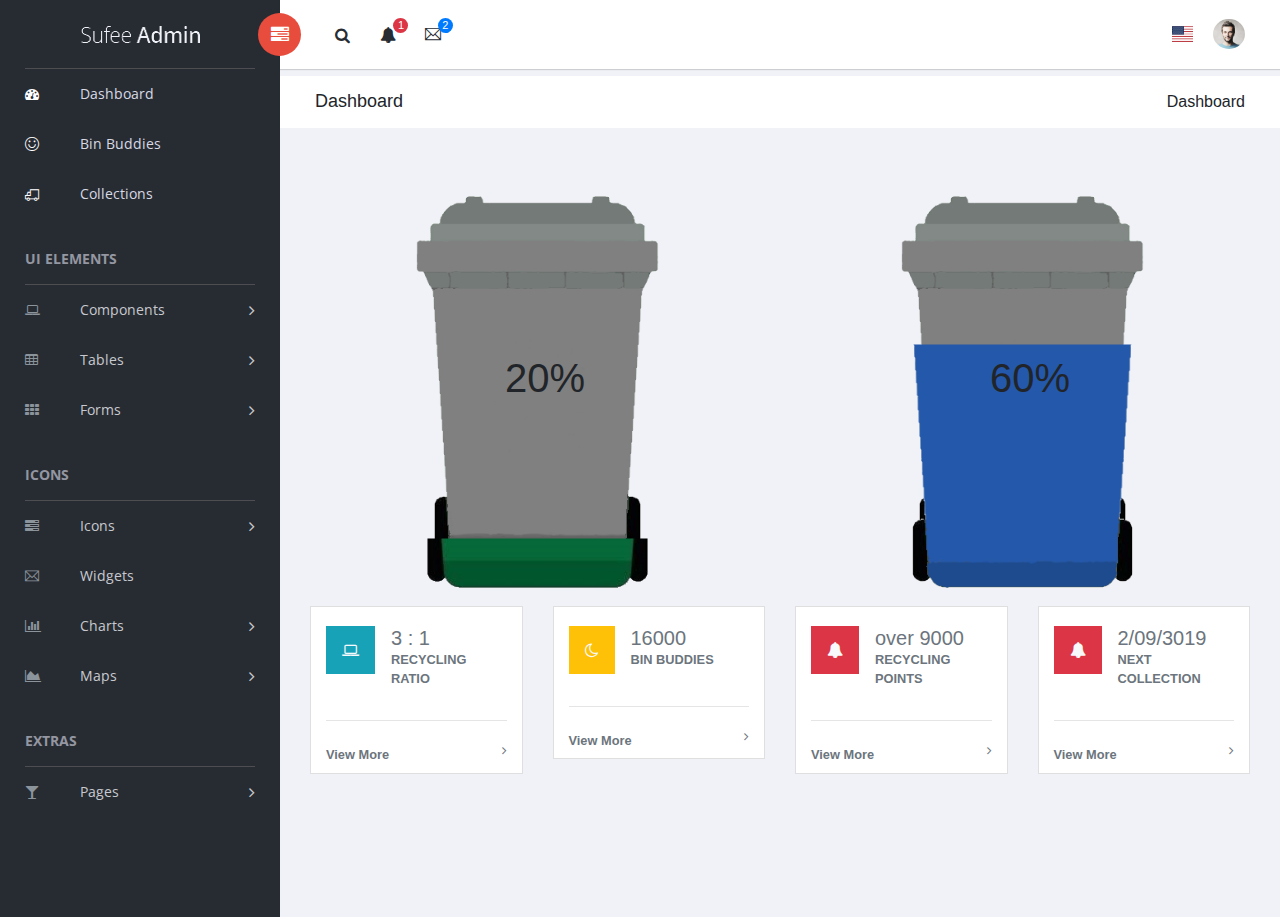
==== sufee-admin-dashboard-master/binbuddies.html @ 99d9d46d "fixed bins/homepage and added new pages" ====
<!doctype html>
<!--[if lt IE 7]>      <html class="no-js lt-ie9 lt-ie8 lt-ie7" lang=""> <![endif]-->
<!--[if IE 7]>         <html class="no-js lt-ie9 lt-ie8" lang=""> <![endif]-->
<!--[if IE 8]>         <html class="no-js lt-ie9" lang=""> <![endif]-->
<!--[if gt IE 8]><!-->
<html class="no-js" lang="en">
<!--<![endif]-->

<head>
    <meta charset="utf-8">
    <meta http-equiv="X-UA-Compatible" content="IE=edge">
    <title>Sufee Admin - HTML5 Admin Template</title>
    <meta name="description" content="Sufee Admin - HTML5 Admin Template">
    <meta name="viewport" content="width=device-width, initial-scale=1">

    <link rel="apple-touch-icon" href="apple-icon.png">
    <link rel="shortcut icon" href="favicon.ico">

    <link rel="stylesheet" href="vendors/bootstrap/dist/css/bootstrap.min.css">
    <link rel="stylesheet" href="vendors/font-awesome/css/font-awesome.min.css">
    <link rel="stylesheet" href="vendors/themify-icons/css/themify-icons.css">
    <link rel="stylesheet" href="vendors/flag-icon-css/css/flag-icon.min.css">
    <link rel="stylesheet" href="vendors/selectFX/css/cs-skin-elastic.css">
    <link rel="stylesheet" href="vendors/jqvmap/dist/jqvmap.min.css">


    <link rel="stylesheet" href="assets/css/style.css">

    <link rel="stylesheet" href="assets/css/mybin.css">

    <link href='https://fonts.googleapis.com/css?family=Open+Sans:400,600,700,800' rel='stylesheet' type='text/css'>

</head>

<body>


    <!-- Left Panel -->

    <aside id="left-panel" class="left-panel">
        <nav class="navbar navbar-expand-sm navbar-default">

            <div class="navbar-header">
                <button class="navbar-toggler" type="button" data-toggle="collapse" data-target="#main-menu" aria-controls="main-menu" aria-expanded="false" aria-label="Toggle navigation">
                    <i class="fa fa-bars"></i>
                </button>
                <a class="navbar-brand" href="./"><img src="images/logo.png" alt="Logo"></a>
                <a class="navbar-brand hidden" href="./"><img src="images/logo2.png" alt="Logo"></a>
            </div>

            <div id="main-menu" class="main-menu collapse navbar-collapse">
                <ul class="nav navbar-nav">
                    <li class="active">
                        <a href="index.html"> <i class="menu-icon fa fa-dashboard"></i>Dashboard </a>
                        <a href="binbuddies.html"> <i class="menu-icon ti-face-smile"></i>Bin Buddies </a>
                        <a href="collections.html"> <i class="menu-icon ti-truck"></i>Collections </a>

                    </li>
                    <h3 class="menu-title">UI elements</h3><!-- /.menu-title -->
                    <li class="menu-item-has-children dropdown">
                        <a href="#" class="dropdown-toggle" data-toggle="dropdown" aria-haspopup="true" aria-expanded="false"> <i class="menu-icon fa fa-laptop"></i>Components</a>
                        <ul class="sub-menu children dropdown-menu">
                            <li><i class="fa fa-puzzle-piece"></i><a href="ui-buttons.html">Buttons</a></li>
                            <li><i class="fa fa-id-badge"></i><a href="ui-badges.html">Badges</a></li>
                            <li><i class="fa fa-bars"></i><a href="ui-tabs.html">Tabs</a></li>
                            <li><i class="fa fa-share-square-o"></i><a href="ui-social-buttons.html">Social Buttons</a></li>
                            <li><i class="fa fa-id-card-o"></i><a href="ui-cards.html">Cards</a></li>
                            <li><i class="fa fa-exclamation-triangle"></i><a href="ui-alerts.html">Alerts</a></li>
                            <li><i class="fa fa-spinner"></i><a href="ui-progressbar.html">Progress Bars</a></li>
                            <li><i class="fa fa-fire"></i><a href="ui-modals.html">Modals</a></li>
                            <li><i class="fa fa-book"></i><a href="ui-switches.html">Switches</a></li>
                            <li><i class="fa fa-th"></i><a href="ui-grids.html">Grids</a></li>
                            <li><i class="fa fa-file-word-o"></i><a href="ui-typgraphy.html">Typography</a></li>
                        </ul>
                    </li>
                    <li class="menu-item-has-children dropdown">
                        <a href="#" class="dropdown-toggle" data-toggle="dropdown" aria-haspopup="true" aria-expanded="false"> <i class="menu-icon fa fa-table"></i>Tables</a>
                        <ul class="sub-menu children dropdown-menu">
                            <li><i class="fa fa-table"></i><a href="tables-basic.html">Basic Table</a></li>
                            <li><i class="fa fa-table"></i><a href="tables-data.html">Data Table</a></li>
                        </ul>
                    </li>
                    <li class="menu-item-has-children dropdown">
                        <a href="#" class="dropdown-toggle" data-toggle="dropdown" aria-haspopup="true" aria-expanded="false"> <i class="menu-icon fa fa-th"></i>Forms</a>
                        <ul class="sub-menu children dropdown-menu">
                            <li><i class="menu-icon fa fa-th"></i><a href="forms-basic.html">Basic Form</a></li>
                            <li><i class="menu-icon fa fa-th"></i><a href="forms-advanced.html">Advanced Form</a></li>
                        </ul>
                    </li>

                    <h3 class="menu-title">Icons</h3><!-- /.menu-title -->

                    <li class="menu-item-has-children dropdown">
                        <a href="#" class="dropdown-toggle" data-toggle="dropdown" aria-haspopup="true" aria-expanded="false"> <i class="menu-icon fa fa-tasks"></i>Icons</a>
                        <ul class="sub-menu children dropdown-menu">
                            <li><i class="menu-icon fa fa-fort-awesome"></i><a href="font-fontawesome.html">Font Awesome</a></li>
                            <li><i class="menu-icon ti-themify-logo"></i><a href="font-themify.html">Themefy Icons</a></li>
                        </ul>
                    </li>
                    <li>
                        <a href="widgets.html"> <i class="menu-icon ti-email"></i>Widgets </a>
                    </li>
                    <li class="menu-item-has-children dropdown">
                        <a href="#" class="dropdown-toggle" data-toggle="dropdown" aria-haspopup="true" aria-expanded="false"> <i class="menu-icon fa fa-bar-chart"></i>Charts</a>
                        <ul class="sub-menu children dropdown-menu">
                            <li><i class="menu-icon fa fa-line-chart"></i><a href="charts-chartjs.html">Chart JS</a></li>
                            <li><i class="menu-icon fa fa-area-chart"></i><a href="charts-flot.html">Flot Chart</a></li>
                            <li><i class="menu-icon fa fa-pie-chart"></i><a href="charts-peity.html">Peity Chart</a></li>
                        </ul>
                    </li>

                    <li class="menu-item-has-children dropdown">
                        <a href="#" class="dropdown-toggle" data-toggle="dropdown" aria-haspopup="true" aria-expanded="false"> <i class="menu-icon fa fa-area-chart"></i>Maps</a>
                        <ul class="sub-menu children dropdown-menu">
                            <li><i class="menu-icon fa fa-map-o"></i><a href="maps-gmap.html">Google Maps</a></li>
                            <li><i class="menu-icon fa fa-street-view"></i><a href="maps-vector.html">Vector Maps</a></li>
                        </ul>
                    </li>
                    <h3 class="menu-title">Extras</h3><!-- /.menu-title -->
                    <li class="menu-item-has-children dropdown">
                        <a href="#" class="dropdown-toggle" data-toggle="dropdown" aria-haspopup="true" aria-expanded="false"> <i class="menu-icon fa fa-glass"></i>Pages</a>
                        <ul class="sub-menu children dropdown-menu">
                            <li><i class="menu-icon fa fa-sign-in"></i><a href="page-login.html">Login</a></li>
                            <li><i class="menu-icon fa fa-sign-in"></i><a href="page-register.html">Register</a></li>
                            <li><i class="menu-icon fa fa-paper-plane"></i><a href="pages-forget.html">Forget Pass</a></li>
                        </ul>
                    </li>
                </ul>
            </div><!-- /.navbar-collapse -->
        </nav>
    </aside><!-- /#left-panel -->

    <!-- Left Panel -->

    <!-- Right Panel -->

    <div id="right-panel" class="right-panel">

        <!-- Header-->
        <header id="header" class="header">

            <div class="header-menu">

                <div class="col-sm-7">
                    <a id="menuToggle" class="menutoggle pull-left"><i class="fa fa fa-tasks"></i></a>
                    <div class="header-left">
                        <button class="search-trigger"><i class="fa fa-search"></i></button>
                        <div class="form-inline">
                            <form class="search-form">
                                <input class="form-control mr-sm-2" type="text" placeholder="Search ..." aria-label="Search">
                                <button class="search-close" type="submit"><i class="fa fa-close"></i></button>
                            </form>
                        </div>

                        <div class="dropdown for-notification">
                            <button class="btn btn-secondary dropdown-toggle" type="button" id="notification" data-toggle="dropdown" aria-haspopup="true" aria-expanded="false">
                                <i class="fa fa-bell"></i>
                                <span class="count bg-danger">5</span>
                            </button>
                            <div class="dropdown-menu" aria-labelledby="notification">
                                <p class="red">You have 3 Notification</p>
                                <a class="dropdown-item media bg-flat-color-1" href="#">
                                <i class="fa fa-check"></i>
                                <p>Server #1 overloaded.</p>
                            </a>
                                <a class="dropdown-item media bg-flat-color-4" href="#">
                                <i class="fa fa-info"></i>
                                <p>Server #2 overloaded.</p>
                            </a>
                                <a class="dropdown-item media bg-flat-color-5" href="#">
                                <i class="fa fa-warning"></i>
                                <p>Server #3 overloaded.</p>
                            </a>
                            </div>
                        </div>

                        <div class="dropdown for-message">
                            <button class="btn btn-secondary dropdown-toggle" type="button"
                                id="message"
                                data-toggle="dropdown" aria-haspopup="true" aria-expanded="false">
                                <i class="ti-email"></i>
                                <span class="count bg-primary">9</span>
                            </button>
                            <div class="dropdown-menu" aria-labelledby="message">
                                <p class="red">You have 4 Mails</p>
                                <a class="dropdown-item media bg-flat-color-1" href="#">
                                <span class="photo media-left"><img alt="avatar" src="images/avatar/1.jpg"></span>
                                <span class="message media-body">
                                    <span class="name float-left">Jonathan Smith</span>
                                    <span class="time float-right">Just now</span>
                                        <p>Hello, this is an example msg</p>
                                </span>
                            </a>
                                <a class="dropdown-item media bg-flat-color-4" href="#">
                                <span class="photo media-left"><img alt="avatar" src="images/avatar/2.jpg"></span>
                                <span class="message media-body">
                                    <span class="name float-left">Jack Sanders</span>
                                    <span class="time float-right">5 minutes ago</span>
                                        <p>Lorem ipsum dolor sit amet, consectetur</p>
                                </span>
                            </a>
                                <a class="dropdown-item media bg-flat-color-5" href="#">
                                <span class="photo media-left"><img alt="avatar" src="images/avatar/3.jpg"></span>
                                <span class="message media-body">
                                    <span class="name float-left">Cheryl Wheeler</span>
                                    <span class="time float-right">10 minutes ago</span>
                                        <p>Hello, this is an example msg</p>
                                </span>
                            </a>
                                <a class="dropdown-item media bg-flat-color-3" href="#">
                                <span class="photo media-left"><img alt="avatar" src="images/avatar/4.jpg"></span>
                                <span class="message media-body">
                                    <span class="name float-left">Rachel Santos</span>
                                    <span class="time float-right">15 minutes ago</span>
                                        <p>Lorem ipsum dolor sit amet, consectetur</p>
                                </span>
                            </a>
                            </div>
                        </div>
                    </div>
                </div>

                <div class="col-sm-5">
                    <div class="user-area dropdown float-right">
                        <a href="#" class="dropdown-toggle" data-toggle="dropdown" aria-haspopup="true" aria-expanded="false">
                            <img class="user-avatar rounded-circle" src="images/admin.jpg" alt="User Avatar">
                        </a>

                        <div class="user-menu dropdown-menu">
                            <a class="nav-link" href="#"><i class="fa fa-user"></i> My Profile</a>

                            <a class="nav-link" href="#"><i class="fa fa-user"></i> Notifications <span class="count">13</span></a>

                            <a class="nav-link" href="#"><i class="fa fa-cog"></i> Settings</a>

                            <a class="nav-link" href="#"><i class="fa fa-power-off"></i> Logout</a>
                        </div>
                    </div>

                    <div class="language-select dropdown" id="language-select">
                        <a class="dropdown-toggle" href="#" data-toggle="dropdown"  id="language" aria-haspopup="true" aria-expanded="true">
                            <i class="flag-icon flag-icon-us"></i>
                        </a>
                        <div class="dropdown-menu" aria-labelledby="language">
                            <div class="dropdown-item">
                                <span class="flag-icon flag-icon-fr"></span>
                            </div>
                            <div class="dropdown-item">
                                <i class="flag-icon flag-icon-es"></i>
                            </div>
                            <div class="dropdown-item">
                                <i class="flag-icon flag-icon-us"></i>
                            </div>
                            <div class="dropdown-item">
                                <i class="flag-icon flag-icon-it"></i>
                            </div>
                        </div>
                    </div>

                </div>
            </div>

        </header><!-- /header -->
        <!-- Header-->

        <div class="breadcrumbs">
            <div class="col-sm-4">
                <div class="page-header float-left">
                    <div class="page-title">
                        <h1>Dashboard</h1>
                    </div>
                </div>
            </div>
            <div class="col-sm-8">
                <div class="page-header float-right">
                    <div class="page-title">
                        <ol class="breadcrumb text-right">
                            <li class="active">Dashboard</li>
                        </ol>
                    </div>
                </div>
            </div>
        </div>

        <div class="content mt-3">

            <div class="col-xl-6 bin-wrapper">
                <div class="bin-elements">
                    <img class="bin-image" src="assets/mb-assets/bin-transparent.png"/>
                    <div class="overlay-parent" id="image-overlay1">
                        <img class="bin-image-overlay" src="assets/mb-assets/bin-green.png"/>
                    </div>
                        <h1 class="bin-elements bin-text" id="bin-text1"></h1>
                    </div>

                <!-- /# card -->
            </div>
            <div class="col-xl-6 bin-wrapper">
                <div class="bin-elements">
                    <img class="bin-image" src="assets/mb-assets/bin-transparent.png"/>
                    <div class="overlay-parent" id="image-overlay2">
                        <img class="bin-image-overlay" src="assets/mb-assets/bin-blue.png"/>
                    </div>
                    <h1 class="bin-elements bin-text" id="bin-text2"></h1>
                </div>
            </div>
                <!--/.col-->
            <div class="col-6 col-lg-3">
                <div class="card">
                    <div class="card-body">
                        <div class="clearfix">
                            <i class="fa fa-laptop bg-info p-3 font-2xl mr-3 float-left text-light"></i>
                            <div class="h5 text-secondary mb-0 mt-1">3 : 1</div>
                            <div class="text-muted text-uppercase font-weight-bold font-xs small">Recycling Ratio</div>
                        </div>
                        <div class="b-b-1 pt-3"></div>
                        <hr>
                        <div class="more-info pt-2" style="margin-bottom:-10px;">
                            <a class="font-weight-bold font-xs btn-block text-muted small" href="#">View More <i class="fa fa-angle-right float-right font-lg"></i></a>
                        </div>
                    </div>
                </div>
            </div>
            <!--/.col-->
            <div class="col-6 col-lg-3">
                <div class="card">
                    <div class="card-body">
                        <div class="clearfix">
                            <i class="fa fa-moon-o bg-warning p-3 font-2xl mr-3 float-left text-light"></i>
                            <div class="h5 text-secondary mb-0 mt-1">16000</div>
                            <div class="text-muted text-uppercase font-weight-bold font-xs small">Bin Buddies</div>
                        </div>
                        <div class="b-b-1 pt-3"></div>
                        <hr>
                        <div class="more-info pt-2" style="margin-bottom:-10px;">
                            <a class="font-weight-bold font-xs btn-block text-muted small" href="#">View More <i class="fa fa-angle-right float-right font-lg"></i></a>
                        </div>
                    </div>
                </div>
            </div>
            <!--/.col-->
            <div class="col-6 col-lg-3">
                <div class="card">
                    <div class="card-body">
                        <div class="clearfix">
                            <i class="fa fa-bell bg-danger p-3 font-2xl mr-3 float-left text-light"></i>
                            <div class="h5 text-secondary mb-0 mt-1">over 9000</div>
                            <div class="text-muted text-uppercase font-weight-bold font-xs small">Recycling Points</div>
                        </div>
                        <div class="b-b-1 pt-3"></div>
                        <hr>
                        <div class="more-info pt-2" style="margin-bottom:-10px;">
                            <a class="font-weight-bold font-xs btn-block text-muted small" href="#">View More <i class="fa fa-angle-right float-right font-lg"></i></a>
                        </div>
                    </div>
                </div>
            </div>

            <div class="col-6 col-lg-3">
                <div class="card">
                    <div class="card-body">
                        <div class="clearfix">
                            <i class="fa fa-bell bg-danger p-3 font-2xl mr-3 float-left text-light"></i>
                            <div class="h5 text-secondary mb-0 mt-1">2/09/3019</div>
                            <div class="text-muted text-uppercase font-weight-bold font-xs small">Next Collection</div>
                        </div>
                        <div class="b-b-1 pt-3"></div>
                        <hr>
                        <div class="more-info pt-2" style="margin-bottom:-10px;">
                            <a class="font-weight-bold font-xs btn-block text-muted small" href="#">View More <i class="fa fa-angle-right float-right font-lg"></i></a>
                        </div>
                    </div>
                </div>
            </div>
    <!--/.col-->
        </div> <!-- .content -->
    </div><!-- /#right-panel -->

    <!-- Right Panel -->

    <script src="vendors/jquery/dist/jquery.min.js"></script>
    <script src="vendors/popper.js/dist/umd/popper.min.js"></script>
    <script src="vendors/bootstrap/dist/js/bootstrap.min.js"></script>
    <script src="assets/js/main.js"></script>


    <script src="vendors/chart.js/dist/Chart.bundle.min.js"></script>
    <script src="assets/js/dashboard.js"></script>
    <script src="assets/js/widgets.js"></script>
    <script src="vendors/jqvmap/dist/jquery.vmap.min.js"></script>
    <script src="vendors/jqvmap/examples/js/jquery.vmap.sampledata.js"></script>
    <script src="vendors/jqvmap/dist/maps/jquery.vmap.world.js"></script>
    <script src="assets/js/bin_init.js"></script>
    <script>
        (function($) {
            "use strict";

            jQuery('#vmap').vectorMap({
                map: 'world_en',
                backgroundColor: null,
                color: '#ffffff',
                hoverOpacity: 0.7,
                selectedColor: '#1de9b6',
                enableZoom: true,
                showTooltip: true,
                values: sample_data,
                scaleColors: ['#1de9b6', '#03a9f5'],
                normalizeFunction: 'polynomial'
            });
        })(jQuery);
    </script>

</body>

</html>
---- sufee-admin-dashboard-master/vendors/themify-icons/css/themify-icons.css ----
@font-face {
	font-family: 'themify';
	src:url('../fonts/themify.eot');
	src:url('../fonts/themify.eot?#iefix') format('embedded-opentype'),
		url('../fonts/themify.woff') format('woff'),
		url('../fonts/themify.ttf') format('truetype'),
		url('../fonts/themify.svg') format('svg');
	font-weight: normal;
	font-style: normal;
}

[class^="ti-"], [class*=" ti-"] {
	font-family: 'themify';
	speak: none;
	font-style: normal;
	font-weight: normal;
	font-variant: normal;
	text-transform: none;
	line-height: 1;

	/* Better Font Rendering =========== */
	-webkit-font-smoothing: antialiased;
	-moz-osx-font-smoothing: grayscale;
}

.ti-wand:before {
	content: "\e600";
}
.ti-volume:before {
	content: "\e601";
}
.ti-user:before {
	content: "\e602";
}
.ti-unlock:before {
	content: "\e603";
}
.ti-unlink:before {
	content: "\e604";
}
.ti-trash:before {
	content: "\e605";
}
.ti-thought:before {
	content: "\e606";
}
.ti-target:before {
	content: "\e607";
}
.ti-tag:before {
	content: "\e608";
}
.ti-tablet:before {
	content: "\e609";
}
.ti-star:before {
	content: "\e60a";
}
.ti-spray:before {
	content: "\e60b";
}
.ti-signal:before {
	content: "\e60c";
}
.ti-shopping-cart:before {
	content: "\e60d";
}
.ti-shopping-cart-full:before {
	content: "\e60e";
}
.ti-settings:before {
	content: "\e60f";
}
.ti-search:before {
	content: "\e610";
}
.ti-zoom-in:before {
	content: "\e611";
}
.ti-zoom-out:before {
	content: "\e612";
}
.ti-cut:before {
	content: "\e613";
}
.ti-ruler:before {
	content: "\e614";
}
.ti-ruler-pencil:before {
	content: "\e615";
}
.ti-ruler-alt:before {
	content: "\e616";
}
.ti-bookmark:before {
	content: "\e617";
}
.ti-bookmark-alt:before {
	content: "\e618";
}
.ti-reload:before {
	content: "\e619";
}
.ti-plus:before {
	content: "\e61a";
}
.ti-pin:before {
	content: "\e61b";
}
.ti-pencil:before {
	content: "\e61c";
}
.ti-pencil-alt:before {
	content: "\e61d";
}
.ti-paint-roller:before {
	content: "\e61e";
}
.ti-paint-bucket:before {
	content: "\e61f";
}
.ti-na:before {
	content: "\e620";
}
.ti-mobile:before {
	content: "\e621";
}
.ti-minus:before {
	content: "\e622";
}
.ti-medall:before {
	content: "\e623";
}
.ti-medall-alt:before {
	content: "\e624";
}
.ti-marker:before {
	content: "\e625";
}
.ti-marker-alt:before {
	content: "\e626";
}
.ti-arrow-up:before {
	content: "\e627";
}
.ti-arrow-right:before {
	content: "\e628";
}
.ti-arrow-left:before {
	content: "\e629";
}
.ti-arrow-down:before {
	content: "\e62a";
}
.ti-lock:before {
	content: "\e62b";
}
.ti-location-arrow:before {
	content: "\e62c";
}
.ti-link:before {
	content: "\e62d";
}
.ti-layout:before {
	content: "\e62e";
}
.ti-layers:before {
	content: "\e62f";
}
.ti-layers-alt:before {
	content: "\e630";
}
.ti-key:before {
	content: "\e631";
}
.ti-import:before {
	content: "\e632";
}
.ti-image:before {
	content: "\e633";
}
.ti-heart:before {
	content: "\e634";
}
.ti-heart-broken:before {
	content: "\e635";
}
.ti-hand-stop:before {
	content: "\e636";
}
.ti-hand-open:before {
	content: "\e637";
}
.ti-hand-drag:before {
	content: "\e638";
}
.ti-folder:before {
	content: "\e639";
}
.ti-flag:before {
	content: "\e63a";
}
.ti-flag-alt:before {
	content: "\e63b";
}
.ti-flag-alt-2:before {
	content: "\e63c";
}
.ti-eye:before {
	content: "\e63d";
}
.ti-export:before {
	content: "\e63e";
}
.ti-exchange-vertical:before {
	content: "\e63f";
}
.ti-desktop:before {
	content: "\e640";
}
.ti-cup:before {
	content: "\e641";
}
.ti-crown:before {
	content: "\e642";
}
.ti-comments:before {
	content: "\e643";
}
.ti-comment:before {
	content: "\e644";
}
.ti-comment-alt:before {
	content: "\e645";
}
.ti-close:before {
	content: "\e646";
}
.ti-clip:before {
	content: "\e647";
}
.ti-angle-up:before {
	content: "\e648";
}
.ti-angle-right:before {
	content: "\e649";
}
.ti-angle-left:before {
	content: "\e64a";
}
.ti-angle-down:before {
	content: "\e64b";
}
.ti-check:before {
	content: "\e64c";
}
.ti-check-box:before {
	content: "\e64d";
}
.ti-camera:before {
	content: "\e64e";
}
.ti-announcement:before {
	content: "\e64f";
}
.ti-brush:before {
	content: "\e650";
}
.ti-briefcase:before {
	content: "\e651";
}
.ti-bolt:before {
	content: "\e652";
}
.ti-bolt-alt:before {
	content: "\e653";
}
.ti-blackboard:before {
	content: "\e654";
}
.ti-bag:before {
	content: "\e655";
}
.ti-move:before {
	content: "\e656";
}
.ti-arrows-vertical:before {
	content: "\e657";
}
.ti-arrows-horizontal:before {
	content: "\e658";
}
.ti-fullscreen:before {
	content: "\e659";
}
.ti-arrow-top-right:before {
	content: "\e65a";
}
.ti-arrow-top-left:before {
	content: "\e65b";
}
.ti-arrow-circle-up:before {
	content: "\e65c";
}
.ti-arrow-circle-right:before {
	content: "\e65d";
}
.ti-arrow-circle-left:before {
	content: "\e65e";
}
.ti-arrow-circle-down:before {
	content: "\e65f";
}
.ti-angle-double-up:before {
	content: "\e660";
}
.ti-angle-double-right:before {
	content: "\e661";
}
.ti-angle-double-left:before {
	content: "\e662";
}
.ti-angle-double-down:before {
	content: "\e663";
}
.ti-zip:before {
	content: "\e664";
}
.ti-world:before {
	content: "\e665";
}
.ti-wheelchair:before {
	content: "\e666";
}
.ti-view-list:before {
	content: "\e667";
}
.ti-view-list-alt:before {
	content: "\e668";
}
.ti-view-grid:before {
	content: "\e669";
}
.ti-uppercase:before {
	content: "\e66a";
}
.ti-upload:before {
	content: "\e66b";
}
.ti-underline:before {
	content: "\e66c";
}
.ti-truck:before {
	content: "\e66d";
}
.ti-timer:before {
	content: "\e66e";
}
.ti-ticket:before {
	content: "\e66f";
}
.ti-thumb-up:before {
	content: "\e670";
}
.ti-thumb-down:before {
	content: "\e671";
}
.ti-text:before {
	content: "\e672";
}
.ti-stats-up:before {
	content: "\e673";
}
.ti-stats-down:before {
	content: "\e674";
}
.ti-split-v:before {
	content: "\e675";
}
.ti-split-h:before {
	content: "\e676";
}
.ti-smallcap:before {
	content: "\e677";
}
.ti-shine:before {
	content: "\e678";
}
.ti-shift-right:before {
	content: "\e679";
}
.ti-shift-left:before {
	content: "\e67a";
}
.ti-shield:before {
	content: "\e67b";
}
.ti-notepad:before {
	content: "\e67c";
}
.ti-server:before {
	content: "\e67d";
}
.ti-quote-right:before {
	content: "\e67e";
}
.ti-quote-left:before {
	content: "\e67f";
}
.ti-pulse:before {
	content: "\e680";
}
.ti-printer:before {
	content: "\e681";
}
.ti-power-off:before {
	content: "\e682";
}
.ti-plug:before {
	content: "\e683";
}
.ti-pie-chart:before {
	content: "\e684";
}
.ti-paragraph:before {
	content: "\e685";
}
.ti-panel:before {
	content: "\e686";
}
.ti-package:before {
	content: "\e687";
}
.ti-music:before {
	content: "\e688";
}
.ti-music-alt:before {
	content: "\e689";
}
.ti-mouse:before {
	content: "\e68a";
}
.ti-mouse-alt:before {
	content: "\e68b";
}
.ti-money:before {
	content: "\e68c";
}
.ti-microphone:before {
	content: "\e68d";
}
.ti-menu:before {
	content: "\e68e";
}
.ti-menu-alt:before {
	content: "\e68f";
}
.ti-map:before {
	content: "\e690";
}
.ti-map-alt:before {
	content: "\e691";
}
.ti-loop:before {
	content: "\e692";
}
.ti-location-pin:before {
	content: "\e693";
}
.ti-list:before {
	content: "\e694";
}
.ti-light-bulb:before {
	content: "\e695";
}
.ti-Italic:before {
	content: "\e696";
}
.ti-info:before {
	content: "\e697";
}
.ti-infinite:before {
	content: "\e698";
}
.ti-id-badge:before {
	content: "\e699";
}
.ti-hummer:before {
	content: "\e69a";
}
.ti-home:before {
	content: "\e69b";
}
.ti-help:before {
	content: "\e69c";
}
.ti-headphone:before {
	content: "\e69d";
}
.ti-harddrives:before {
	content: "\e69e";
}
.ti-harddrive:before {
	content: "\e69f";
}
.ti-gift:before {
	content: "\e6a0";
}
.ti-game:before {
	content: "\e6a1";
}
.ti-filter:before {
	content: "\e6a2";
}
.ti-files:before {
	content: "\e6a3";
}
.ti-file:before {
	content: "\e6a4";
}
.ti-eraser:before {
	content: "\e6a5";
}
.ti-envelope:before {
	content: "\e6a6";
}
.ti-download:before {
	content: "\e6a7";
}
.ti-direction:before {
	content: "\e6a8";
}
.ti-direction-alt:before {
	content: "\e6a9";
}
.ti-dashboard:before {
	content: "\e6aa";
}
.ti-control-stop:before {
	content: "\e6ab";
}
.ti-control-shuffle:before {
	content: "\e6ac";
}
.ti-control-play:before {
	content: "\e6ad";
}
.ti-control-pause:before {
	content: "\e6ae";
}
.ti-control-forward:before {
	content: "\e6af";
}
.ti-control-backward:before {
	content: "\e6b0";
}
.ti-cloud:before {
	content: "\e6b1";
}
.ti-cloud-up:before {
	content: "\e6b2";
}
.ti-cloud-down:before {
	content: "\e6b3";
}
.ti-clipboard:before {
	content: "\e6b4";
}
.ti-car:before {
	content: "\e6b5";
}
.ti-calendar:before {
	content: "\e6b6";
}
.ti-book:before {
	content: "\e6b7";
}
.ti-bell:before {
	content: "\e6b8";
}
.ti-basketball:before {
	content: "\e6b9";
}
.ti-bar-chart:before {
	content: "\e6ba";
}
.ti-bar-chart-alt:before {
	content: "\e6bb";
}
.ti-back-right:before {
	content: "\e6bc";
}
.ti-back-left:before {
	content: "\e6bd";
}
.ti-arrows-corner:before {
	content: "\e6be";
}
.ti-archive:before {
	content: "\e6bf";
}
.ti-anchor:before {
	content: "\e6c0";
}
.ti-align-right:before {
	content: "\e6c1";
}
.ti-align-left:before {
	content: "\e6c2";
}
.ti-align-justify:before {
	content: "\e6c3";
}
.ti-align-center:before {
	content: "\e6c4";
}
.ti-alert:before {
	content: "\e6c5";
}
.ti-alarm-clock:before {
	content: "\e6c6";
}
.ti-agenda:before {
	content: "\e6c7";
}
.ti-write:before {
	content: "\e6c8";
}
.ti-window:before {
	content: "\e6c9";
}
.ti-widgetized:before {
	content: "\e6ca";
}
.ti-widget:before {
	content: "\e6cb";
}
.ti-widget-alt:before {
	content: "\e6cc";
}
.ti-wallet:before {
	content: "\e6cd";
}
.ti-video-clapper:before {
	content: "\e6ce";
}
.ti-video-camera:before {
	content: "\e6cf";
}
.ti-vector:before {
	content: "\e6d0";
}
.ti-themify-logo:before {
	content: "\e6d1";
}
.ti-themify-favicon:before {
	content: "\e6d2";
}
.ti-themify-favicon-alt:before {
	content: "\e6d3";
}
.ti-support:before {
	content: "\e6d4";
}
.ti-stamp:before {
	content: "\e6d5";
}
.ti-split-v-alt:before {
	content: "\e6d6";
}
.ti-slice:before {
	content: "\e6d7";
}
.ti-shortcode:before {
	content: "\e6d8";
}
.ti-shift-right-alt:before {
	content: "\e6d9";
}
.ti-shift-left-alt:before {
	content: "\e6da";
}
.ti-ruler-alt-2:before {
	content: "\e6db";
}
.ti-receipt:before {
	content: "\e6dc";
}
.ti-pin2:before {
	content: "\e6dd";
}
.ti-pin-alt:before {
	content: "\e6de";
}
.ti-pencil-alt2:before {
	content: "\e6df";
}
.ti-palette:before {
	content: "\e6e0";
}
.ti-more:before {
	content: "\e6e1";
}
.ti-more-alt:before {
	content: "\e6e2";
}
.ti-microphone-alt:before {
	content: "\e6e3";
}
.ti-magnet:before {
	content: "\e6e4";
}
.ti-line-double:before {
	content: "\e6e5";
}
.ti-line-dotted:before {
	content: "\e6e6";
}
.ti-line-dashed:before {
	content: "\e6e7";
}
.ti-layout-width-full:before {
	content: "\e6e8";
}
.ti-layout-width-default:before {
	content: "\e6e9";
}
.ti-layout-width-default-alt:before {
	content: "\e6ea";
}
.ti-layout-tab:before {
	content: "\e6eb";
}
.ti-layout-tab-window:before {
	content: "\e6ec";
}
.ti-layout-tab-v:before {
	content: "\e6ed";
}
.ti-layout-tab-min:before {
	content: "\e6ee";
}
.ti-layout-slider:before {
	content: "\e6ef";
}
.ti-layout-slider-alt:before {
	content: "\e6f0";
}
.ti-layout-sidebar-right:before {
	content: "\e6f1";
}
.ti-layout-sidebar-none:before {
	content: "\e6f2";
}
.ti-layout-sidebar-left:before {
	content: "\e6f3";
}
.ti-layout-placeholder:before {
	content: "\e6f4";
}
.ti-layout-menu:before {
	content: "\e6f5";
}
.ti-layout-menu-v:before {
	content: "\e6f6";
}
.ti-layout-menu-separated:before {
	content: "\e6f7";
}
.ti-layout-menu-full:before {
	content: "\e6f8";
}
.ti-layout-media-right-alt:before {
	content: "\e6f9";
}
.ti-layout-media-right:before {
	content: "\e6fa";
}
.ti-layout-media-overlay:before {
	content: "\e6fb";
}
.ti-layout-media-overlay-alt:before {
	content: "\e6fc";
}
.ti-layout-media-overlay-alt-2:before {
	content: "\e6fd";
}
.ti-layout-media-left-alt:before {
	content: "\e6fe";
}
.ti-layout-media-left:before {
	content: "\e6ff";
}
.ti-layout-media-center-alt:before {
	content: "\e700";
}
.ti-layout-media-center:before {
	content: "\e701";
}
.ti-layout-list-thumb:before {
	content: "\e702";
}
.ti-layout-list-thumb-alt:before {
	content: "\e703";
}
.ti-layout-list-post:before {
	content: "\e704";
}
.ti-layout-list-large-image:before {
	content: "\e705";
}
.ti-layout-line-solid:before {
	content: "\e706";
}
.ti-layout-grid4:before {
	content: "\e707";
}
.ti-layout-grid3:before {
	content: "\e708";
}
.ti-layout-grid2:before {
	content: "\e709";
}
.ti-layout-grid2-thumb:before {
	content: "\e70a";
}
.ti-layout-cta-right:before {
	content: "\e70b";
}
.ti-layout-cta-left:before {
	content: "\e70c";
}
.ti-layout-cta-center:before {
	content: "\e70d";
}
.ti-layout-cta-btn-right:before {
	content: "\e70e";
}
.ti-layout-cta-btn-left:before {
	content: "\e70f";
}
.ti-layout-column4:before {
	content: "\e710";
}
.ti-layout-column3:before {
	content: "\e711";
}
.ti-layout-column2:before {
	content: "\e712";
}
.ti-layout-accordion-separated:before {
	content: "\e713";
}
.ti-layout-accordion-merged:before {
	content: "\e714";
}
.ti-layout-accordion-list:before {
	content: "\e715";
}
.ti-ink-pen:before {
	content: "\e716";
}
.ti-info-alt:before {
	content: "\e717";
}
.ti-help-alt:before {
	content: "\e718";
}
.ti-headphone-alt:before {
	content: "\e719";
}
.ti-hand-point-up:before {
	content: "\e71a";
}
.ti-hand-point-right:before {
	content: "\e71b";
}
.ti-hand-point-left:before {
	content: "\e71c";
}
.ti-hand-point-down:before {
	content: "\e71d";
}
.ti-gallery:before {
	content: "\e71e";
}
.ti-face-smile:before {
	content: "\e71f";
}
.ti-face-sad:before {
	content: "\e720";
}
.ti-credit-card:before {
	content: "\e721";
}
.ti-control-skip-forward:before {
	content: "\e722";
}
.ti-control-skip-backward:before {
	content: "\e723";
}
.ti-control-record:before {
	content: "\e724";
}
.ti-control-eject:before {
	content: "\e725";
}
.ti-comments-smiley:before {
	content: "\e726";
}
.ti-brush-alt:before {
	content: "\e727";
}
.ti-youtube:before {
	content: "\e728";
}
.ti-vimeo:before {
	content: "\e729";
}
.ti-twitter:before {
	content: "\e72a";
}
.ti-time:before {
	content: "\e72b";
}
.ti-tumblr:before {
	content: "\e72c";
}
.ti-skype:before {
	content: "\e72d";
}
.ti-share:before {
	content: "\e72e";
}
.ti-share-alt:before {
	content: "\e72f";
}
.ti-rocket:before {
	content: "\e730";
}
.ti-pinterest:before {
	content: "\e731";
}
.ti-new-window:before {
	content: "\e732";
}
.ti-microsoft:before {
	content: "\e733";
}
.ti-list-ol:before {
	content: "\e734";
}
.ti-linkedin:before {
	content: "\e735";
}
.ti-layout-sidebar-2:before {
	content: "\e736";
}
.ti-layout-grid4-alt:before {
	content: "\e737";
}
.ti-layout-grid3-alt:before {
	content: "\e738";
}
.ti-layout-grid2-alt:before {
	content: "\e739";
}
.ti-layout-column4-alt:before {
	content: "\e73a";
}
.ti-layout-column3-alt:before {
	content: "\e73b";
}
.ti-layout-column2-alt:before {
	content: "\e73c";
}
.ti-instagram:before {
	content: "\e73d";
}
.ti-google:before {
	content: "\e73e";
}
.ti-github:before {
	content: "\e73f";
}
.ti-flickr:before {
	content: "\e740";
}
.ti-facebook:before {
	content: "\e741";
}
.ti-dropbox:before {
	content: "\e742";
}
.ti-dribbble:before {
	content: "\e743";
}
.ti-apple:before {
	content: "\e744";
}
.ti-android:before {
	content: "\e745";
}
.ti-save:before {
	content: "\e746";
}
.ti-save-alt:before {
	content: "\e747";
}
.ti-yahoo:before {
	content: "\e748";
}
.ti-wordpress:before {
	content: "\e749";
}
.ti-vimeo-alt:before {
	content: "\e74a";
}
.ti-twitter-alt:before {
	content: "\e74b";
}
.ti-tumblr-alt:before {
	content: "\e74c";
}
.ti-trello:before {
	content: "\e74d";
}
.ti-stack-overflow:before {
	content: "\e74e";
}
.ti-soundcloud:before {
	content: "\e74f";
}
.ti-sharethis:before {
	content: "\e750";
}
.ti-sharethis-alt:before {
	content: "\e751";
}
.ti-reddit:before {
	content: "\e752";
}
.ti-pinterest-alt:before {
	content: "\e753";
}
.ti-microsoft-alt:before {
	content: "\e754";
}
.ti-linux:before {
	content: "\e755";
}
.ti-jsfiddle:before {
	content: "\e756";
}
.ti-joomla:before {
	content: "\e757";
}
.ti-html5:before {
	content: "\e758";
}
.ti-flickr-alt:before {
	content: "\e759";
}
.ti-email:before {
	content: "\e75a";
}
.ti-drupal:before {
	content: "\e75b";
}
.ti-dropbox-alt:before {
	content: "\e75c";
}
.ti-css3:before {
	content: "\e75d";
}
.ti-rss:before {
	content: "\e75e";
}
.ti-rss-alt:before {
	content: "\e75f";
}
---- sufee-admin-dashboard-master/vendors/flag-icon-css/css/flag-icon.min.css ----
.flag-icon-background{background-size:contain;background-position:50%;background-repeat:no-repeat}.flag-icon{background-size:contain;background-position:50%;background-repeat:no-repeat;position:relative;display:inline-block;width:1.33333333em;line-height:1em}.flag-icon:before{content:"\00a0"}.flag-icon.flag-icon-squared{width:1em}.flag-icon-ad{background-image:url(../flags/4x3/ad.svg)}.flag-icon-ad.flag-icon-squared{background-image:url(../flags/1x1/ad.svg)}.flag-icon-ae{background-image:url(../flags/4x3/ae.svg)}.flag-icon-ae.flag-icon-squared{background-image:url(../flags/1x1/ae.svg)}.flag-icon-af{background-image:url(../flags/4x3/af.svg)}.flag-icon-af.flag-icon-squared{background-image:url(../flags/1x1/af.svg)}.flag-icon-ag{background-image:url(../flags/4x3/ag.svg)}.flag-icon-ag.flag-icon-squared{background-image:url(../flags/1x1/ag.svg)}.flag-icon-ai{background-image:url(../flags/4x3/ai.svg)}.flag-icon-ai.flag-icon-squared{background-image:url(../flags/1x1/ai.svg)}.flag-icon-al{background-image:url(../flags/4x3/al.svg)}.flag-icon-al.flag-icon-squared{background-image:url(../flags/1x1/al.svg)}.flag-icon-am{background-image:url(../flags/4x3/am.svg)}.flag-icon-am.flag-icon-squared{background-image:url(../flags/1x1/am.svg)}.flag-icon-ao{background-image:url(../flags/4x3/ao.svg)}.flag-icon-ao.flag-icon-squared{background-image:url(../flags/1x1/ao.svg)}.flag-icon-aq{background-image:url(../flags/4x3/aq.svg)}.flag-icon-aq.flag-icon-squared{background-image:url(../flags/1x1/aq.svg)}.flag-icon-ar{background-image:url(../flags/4x3/ar.svg)}.flag-icon-ar.flag-icon-squared{background-image:url(../flags/1x1/ar.svg)}.flag-icon-as{background-image:url(../flags/4x3/as.svg)}.flag-icon-as.flag-icon-squared{background-image:url(../flags/1x1/as.svg)}.flag-icon-at{background-image:url(../flags/4x3/at.svg)}.flag-icon-at.flag-icon-squared{background-image:url(../flags/1x1/at.svg)}.flag-icon-au{background-image:url(../flags/4x3/au.svg)}.flag-icon-au.flag-icon-squared{background-image:url(../flags/1x1/au.svg)}.flag-icon-aw{background-image:url(../flags/4x3/aw.svg)}.flag-icon-aw.flag-icon-squared{background-image:url(../flags/1x1/aw.svg)}.flag-icon-ax{background-image:url(../flags/4x3/ax.svg)}.flag-icon-ax.flag-icon-squared{background-image:url(../flags/1x1/ax.svg)}.flag-icon-az{background-image:url(../flags/4x3/az.svg)}.flag-icon-az.flag-icon-squared{background-image:url(../flags/1x1/az.svg)}.flag-icon-ba{background-image:url(../flags/4x3/ba.svg)}.flag-icon-ba.flag-icon-squared{background-image:url(../flags/1x1/ba.svg)}.flag-icon-bb{background-image:url(../flags/4x3/bb.svg)}.flag-icon-bb.flag-icon-squared{background-image:url(../flags/1x1/bb.svg)}.flag-icon-bd{background-image:url(../flags/4x3/bd.svg)}.flag-icon-bd.flag-icon-squared{background-image:url(../flags/1x1/bd.svg)}.flag-icon-be{background-image:url(../flags/4x3/be.svg)}.flag-icon-be.flag-icon-squared{background-image:url(../flags/1x1/be.svg)}.flag-icon-bf{background-image:url(../flags/4x3/bf.svg)}.flag-icon-bf.flag-icon-squared{background-image:url(../flags/1x1/bf.svg)}.flag-icon-bg{background-image:url(../flags/4x3/bg.svg)}.flag-icon-bg.flag-icon-squared{background-image:url(../flags/1x1/bg.svg)}.flag-icon-bh{background-image:url(../flags/4x3/bh.svg)}.flag-icon-bh.flag-icon-squared{background-image:url(../flags/1x1/bh.svg)}.flag-icon-bi{background-image:url(../flags/4x3/bi.svg)}.flag-icon-bi.flag-icon-squared{background-image:url(../flags/1x1/bi.svg)}.flag-icon-bj{background-image:url(../flags/4x3/bj.svg)}.flag-icon-bj.flag-icon-squared{background-image:url(../flags/1x1/bj.svg)}.flag-icon-bl{background-image:url(../flags/4x3/bl.svg)}.flag-icon-bl.flag-icon-squared{background-image:url(../flags/1x1/bl.svg)}.flag-icon-bm{background-image:url(../flags/4x3/bm.svg)}.flag-icon-bm.flag-icon-squared{background-image:url(../flags/1x1/bm.svg)}.flag-icon-bn{background-image:url(../flags/4x3/bn.svg)}.flag-icon-bn.flag-icon-squared{background-image:url(../flags/1x1/bn.svg)}.flag-icon-bo{background-image:url(../flags/4x3/bo.svg)}.flag-icon-bo.flag-icon-squared{background-image:url(../flags/1x1/bo.svg)}.flag-icon-bq{background-image:url(../flags/4x3/bq.svg)}.flag-icon-bq.flag-icon-squared{background-image:url(../flags/1x1/bq.svg)}.flag-icon-br{background-image:url(../flags/4x3/br.svg)}.flag-icon-br.flag-icon-squared{background-image:url(../flags/1x1/br.svg)}.flag-icon-bs{background-image:url(../flags/4x3/bs.svg)}.flag-icon-bs.flag-icon-squared{background-image:url(../flags/1x1/bs.svg)}.flag-icon-bt{background-image:url(../flags/4x3/bt.svg)}.flag-icon-bt.flag-icon-squared{background-image:url(../flags/1x1/bt.svg)}.flag-icon-bv{background-image:url(../flags/4x3/bv.svg)}.flag-icon-bv.flag-icon-squared{background-image:url(../flags/1x1/bv.svg)}.flag-icon-bw{background-image:url(../flags/4x3/bw.svg)}.flag-icon-bw.flag-icon-squared{background-image:url(../flags/1x1/bw.svg)}.flag-icon-by{background-image:url(../flags/4x3/by.svg)}.flag-icon-by.flag-icon-squared{background-image:url(../flags/1x1/by.svg)}.flag-icon-bz{background-image:url(../flags/4x3/bz.svg)}.flag-icon-bz.flag-icon-squared{background-image:url(../flags/1x1/bz.svg)}.flag-icon-ca{background-image:url(../flags/4x3/ca.svg)}.flag-icon-ca.flag-icon-squared{background-image:url(../flags/1x1/ca.svg)}.flag-icon-cc{background-image:url(../flags/4x3/cc.svg)}.flag-icon-cc.flag-icon-squared{background-image:url(../flags/1x1/cc.svg)}.flag-icon-cd{background-image:url(../flags/4x3/cd.svg)}.flag-icon-cd.flag-icon-squared{background-image:url(../flags/1x1/cd.svg)}.flag-icon-cf{background-image:url(../flags/4x3/cf.svg)}.flag-icon-cf.flag-icon-squared{background-image:url(../flags/1x1/cf.svg)}.flag-icon-cg{background-image:url(../flags/4x3/cg.svg)}.flag-icon-cg.flag-icon-squared{background-image:url(../flags/1x1/cg.svg)}.flag-icon-ch{background-image:url(../flags/4x3/ch.svg)}.flag-icon-ch.flag-icon-squared{background-image:url(../flags/1x1/ch.svg)}.flag-icon-ci{background-image:url(../flags/4x3/ci.svg)}.flag-icon-ci.flag-icon-squared{background-image:url(../flags/1x1/ci.svg)}.flag-icon-ck{background-image:url(../flags/4x3/ck.svg)}.flag-icon-ck.flag-icon-squared{background-image:url(../flags/1x1/ck.svg)}.flag-icon-cl{background-image:url(../flags/4x3/cl.svg)}.flag-icon-cl.flag-icon-squared{background-image:url(../flags/1x1/cl.svg)}.flag-icon-cm{background-image:url(../flags/4x3/cm.svg)}.flag-icon-cm.flag-icon-squared{background-image:url(../flags/1x1/cm.svg)}.flag-icon-cn{background-image:url(../flags/4x3/cn.svg)}.flag-icon-cn.flag-icon-squared{background-image:url(../flags/1x1/cn.svg)}.flag-icon-co{background-image:url(../flags/4x3/co.svg)}.flag-icon-co.flag-icon-squared{background-image:url(../flags/1x1/co.svg)}.flag-icon-cr{background-image:url(../flags/4x3/cr.svg)}.flag-icon-cr.flag-icon-squared{background-image:url(../flags/1x1/cr.svg)}.flag-icon-cu{background-image:url(../flags/4x3/cu.svg)}.flag-icon-cu.flag-icon-squared{background-image:url(../flags/1x1/cu.svg)}.flag-icon-cv{background-image:url(../flags/4x3/cv.svg)}.flag-icon-cv.flag-icon-squared{background-image:url(../flags/1x1/cv.svg)}.flag-icon-cw{background-image:url(../flags/4x3/cw.svg)}.flag-icon-cw.flag-icon-squared{background-image:url(../flags/1x1/cw.svg)}.flag-icon-cx{background-image:url(../flags/4x3/cx.svg)}.flag-icon-cx.flag-icon-squared{background-image:url(../flags/1x1/cx.svg)}.flag-icon-cy{background-image:url(../flags/4x3/cy.svg)}.flag-icon-cy.flag-icon-squared{background-image:url(../flags/1x1/cy.svg)}.flag-icon-cz{background-image:url(../flags/4x3/cz.svg)}.flag-icon-cz.flag-icon-squared{background-image:url(../flags/1x1/cz.svg)}.flag-icon-de{background-image:url(../flags/4x3/de.svg)}.flag-icon-de.flag-icon-squared{background-image:url(../flags/1x1/de.svg)}.flag-icon-dj{background-image:url(../flags/4x3/dj.svg)}.flag-icon-dj.flag-icon-squared{background-image:url(../flags/1x1/dj.svg)}.flag-icon-dk{background-image:url(../flags/4x3/dk.svg)}.flag-icon-dk.flag-icon-squared{background-image:url(../flags/1x1/dk.svg)}.flag-icon-dm{background-image:url(../flags/4x3/dm.svg)}.flag-icon-dm.flag-icon-squared{background-image:url(../flags/1x1/dm.svg)}.flag-icon-do{background-image:url(../flags/4x3/do.svg)}.flag-icon-do.flag-icon-squared{background-image:url(../flags/1x1/do.svg)}.flag-icon-dz{background-image:url(../flags/4x3/dz.svg)}.flag-icon-dz.flag-icon-squared{background-image:url(../flags/1x1/dz.svg)}.flag-icon-ec{background-image:url(../flags/4x3/ec.svg)}.flag-icon-ec.flag-icon-squared{background-image:url(../flags/1x1/ec.svg)}.flag-icon-ee{background-image:url(../flags/4x3/ee.svg)}.flag-icon-ee.flag-icon-squared{background-image:url(../flags/1x1/ee.svg)}.flag-icon-eg{background-image:url(../flags/4x3/eg.svg)}.flag-icon-eg.flag-icon-squared{background-image:url(../flags/1x1/eg.svg)}.flag-icon-eh{background-image:url(../flags/4x3/eh.svg)}.flag-icon-eh.flag-icon-squared{background-image:url(../flags/1x1/eh.svg)}.flag-icon-er{background-image:url(../flags/4x3/er.svg)}.flag-icon-er.flag-icon-squared{background-image:url(../flags/1x1/er.svg)}.flag-icon-es{background-image:url(../flags/4x3/es.svg)}.flag-icon-es.flag-icon-squared{background-image:url(../flags/1x1/es.svg)}.flag-icon-et{background-image:url(../flags/4x3/et.svg)}.flag-icon-et.flag-icon-squared{background-image:url(../flags/1x1/et.svg)}.flag-icon-fi{background-image:url(../flags/4x3/fi.svg)}.flag-icon-fi.flag-icon-squared{background-image:url(../flags/1x1/fi.svg)}.flag-icon-fj{background-image:url(../flags/4x3/fj.svg)}.flag-icon-fj.flag-icon-squared{background-image:url(../flags/1x1/fj.svg)}.flag-icon-fk{background-image:url(../flags/4x3/fk.svg)}.flag-icon-fk.flag-icon-squared{background-image:url(../flags/1x1/fk.svg)}.flag-icon-fm{background-image:url(../flags/4x3/fm.svg)}.flag-icon-fm.flag-icon-squared{background-image:url(../flags/1x1/fm.svg)}.flag-icon-fo{background-image:url(../flags/4x3/fo.svg)}.flag-icon-fo.flag-icon-squared{background-image:url(../flags/1x1/fo.svg)}.flag-icon-fr{background-image:url(../flags/4x3/fr.svg)}.flag-icon-fr.flag-icon-squared{background-image:url(../flags/1x1/fr.svg)}.flag-icon-ga{background-image:url(../flags/4x3/ga.svg)}.flag-icon-ga.flag-icon-squared{background-image:url(../flags/1x1/ga.svg)}.flag-icon-gb{background-image:url(../flags/4x3/gb.svg)}.flag-icon-gb.flag-icon-squared{background-image:url(../flags/1x1/gb.svg)}.flag-icon-gd{background-image:url(../flags/4x3/gd.svg)}.flag-icon-gd.flag-icon-squared{background-image:url(../flags/1x1/gd.svg)}.flag-icon-ge{background-image:url(../flags/4x3/ge.svg)}.flag-icon-ge.flag-icon-squared{background-image:url(../flags/1x1/ge.svg)}.flag-icon-gf{background-image:url(../flags/4x3/gf.svg)}.flag-icon-gf.flag-icon-squared{background-image:url(../flags/1x1/gf.svg)}.flag-icon-gg{background-image:url(../flags/4x3/gg.svg)}.flag-icon-gg.flag-icon-squared{background-image:url(../flags/1x1/gg.svg)}.flag-icon-gh{background-image:url(../flags/4x3/gh.svg)}.flag-icon-gh.flag-icon-squared{background-image:url(../flags/1x1/gh.svg)}.flag-icon-gi{background-image:url(../flags/4x3/gi.svg)}.flag-icon-gi.flag-icon-squared{background-image:url(../flags/1x1/gi.svg)}.flag-icon-gl{background-image:url(../flags/4x3/gl.svg)}.flag-icon-gl.flag-icon-squared{background-image:url(../flags/1x1/gl.svg)}.flag-icon-gm{background-image:url(../flags/4x3/gm.svg)}.flag-icon-gm.flag-icon-squared{background-image:url(../flags/1x1/gm.svg)}.flag-icon-gn{background-image:url(../flags/4x3/gn.svg)}.flag-icon-gn.flag-icon-squared{background-image:url(../flags/1x1/gn.svg)}.flag-icon-gp{background-image:url(../flags/4x3/gp.svg)}.flag-icon-gp.flag-icon-squared{background-image:url(../flags/1x1/gp.svg)}.flag-icon-gq{background-image:url(../flags/4x3/gq.svg)}.flag-icon-gq.flag-icon-squared{background-image:url(../flags/1x1/gq.svg)}.flag-icon-gr{background-image:url(../flags/4x3/gr.svg)}.flag-icon-gr.flag-icon-squared{background-image:url(../flags/1x1/gr.svg)}.flag-icon-gs{background-image:url(../flags/4x3/gs.svg)}.flag-icon-gs.flag-icon-squared{background-image:url(../flags/1x1/gs.svg)}.flag-icon-gt{background-image:url(../flags/4x3/gt.svg)}.flag-icon-gt.flag-icon-squared{background-image:url(../flags/1x1/gt.svg)}.flag-icon-gu{background-image:url(../flags/4x3/gu.svg)}.flag-icon-gu.flag-icon-squared{background-image:url(../flags/1x1/gu.svg)}.flag-icon-gw{background-image:url(../flags/4x3/gw.svg)}.flag-icon-gw.flag-icon-squared{background-image:url(../flags/1x1/gw.svg)}.flag-icon-gy{background-image:url(../flags/4x3/gy.svg)}.flag-icon-gy.flag-icon-squared{background-image:url(../flags/1x1/gy.svg)}.flag-icon-hk{background-image:url(../flags/4x3/hk.svg)}.flag-icon-hk.flag-icon-squared{background-image:url(../flags/1x1/hk.svg)}.flag-icon-hm{background-image:url(../flags/4x3/hm.svg)}.flag-icon-hm.flag-icon-squared{background-image:url(../flags/1x1/hm.svg)}.flag-icon-hn{background-image:url(../flags/4x3/hn.svg)}.flag-icon-hn.flag-icon-squared{background-image:url(../flags/1x1/hn.svg)}.flag-icon-hr{background-image:url(../flags/4x3/hr.svg)}.flag-icon-hr.flag-icon-squared{background-image:url(../flags/1x1/hr.svg)}.flag-icon-ht{background-image:url(../flags/4x3/ht.svg)}.flag-icon-ht.flag-icon-squared{background-image:url(../flags/1x1/ht.svg)}.flag-icon-hu{background-image:url(../flags/4x3/hu.svg)}.flag-icon-hu.flag-icon-squared{background-image:url(../flags/1x1/hu.svg)}.flag-icon-id{background-image:url(../flags/4x3/id.svg)}.flag-icon-id.flag-icon-squared{background-image:url(../flags/1x1/id.svg)}.flag-icon-ie{background-image:url(../flags/4x3/ie.svg)}.flag-icon-ie.flag-icon-squared{background-image:url(../flags/1x1/ie.svg)}.flag-icon-il{background-image:url(../flags/4x3/il.svg)}.flag-icon-il.flag-icon-squared{background-image:url(../flags/1x1/il.svg)}.flag-icon-im{background-image:url(../flags/4x3/im.svg)}.flag-icon-im.flag-icon-squared{background-image:url(../flags/1x1/im.svg)}.flag-icon-in{background-image:url(../flags/4x3/in.svg)}.flag-icon-in.flag-icon-squared{background-image:url(../flags/1x1/in.svg)}.flag-icon-io{background-image:url(../flags/4x3/io.svg)}.flag-icon-io.flag-icon-squared{background-image:url(../flags/1x1/io.svg)}.flag-icon-iq{background-image:url(../flags/4x3/iq.svg)}.flag-icon-iq.flag-icon-squared{background-image:url(../flags/1x1/iq.svg)}.flag-icon-ir{background-image:url(../flags/4x3/ir.svg)}.flag-icon-ir.flag-icon-squared{background-image:url(../flags/1x1/ir.svg)}.flag-icon-is{background-image:url(../flags/4x3/is.svg)}.flag-icon-is.flag-icon-squared{background-image:url(../flags/1x1/is.svg)}.flag-icon-it{background-image:url(../flags/4x3/it.svg)}.flag-icon-it.flag-icon-squared{background-image:url(../flags/1x1/it.svg)}.flag-icon-je{background-image:url(../flags/4x3/je.svg)}.flag-icon-je.flag-icon-squared{background-image:url(../flags/1x1/je.svg)}.flag-icon-jm{background-image:url(../flags/4x3/jm.svg)}.flag-icon-jm.flag-icon-squared{background-image:url(../flags/1x1/jm.svg)}.flag-icon-jo{background-image:url(../flags/4x3/jo.svg)}.flag-icon-jo.flag-icon-squared{background-image:url(../flags/1x1/jo.svg)}.flag-icon-jp{background-image:url(../flags/4x3/jp.svg)}.flag-icon-jp.flag-icon-squared{background-image:url(../flags/1x1/jp.svg)}.flag-icon-ke{background-image:url(../flags/4x3/ke.svg)}.flag-icon-ke.flag-icon-squared{background-image:url(../flags/1x1/ke.svg)}.flag-icon-kg{background-image:url(../flags/4x3/kg.svg)}.flag-icon-kg.flag-icon-squared{background-image:url(../flags/1x1/kg.svg)}.flag-icon-kh{background-image:url(../flags/4x3/kh.svg)}.flag-icon-kh.flag-icon-squared{background-image:url(../flags/1x1/kh.svg)}.flag-icon-ki{background-image:url(../flags/4x3/ki.svg)}.flag-icon-ki.flag-icon-squared{background-image:url(../flags/1x1/ki.svg)}.flag-icon-km{background-image:url(../flags/4x3/km.svg)}.flag-icon-km.flag-icon-squared{background-image:url(../flags/1x1/km.svg)}.flag-icon-kn{background-image:url(../flags/4x3/kn.svg)}.flag-icon-kn.flag-icon-squared{background-image:url(../flags/1x1/kn.svg)}.flag-icon-kp{background-image:url(../flags/4x3/kp.svg)}.flag-icon-kp.flag-icon-squared{background-image:url(../flags/1x1/kp.svg)}.flag-icon-kr{background-image:url(../flags/4x3/kr.svg)}.flag-icon-kr.flag-icon-squared{background-image:url(../flags/1x1/kr.svg)}.flag-icon-kw{background-image:url(../flags/4x3/kw.svg)}.flag-icon-kw.flag-icon-squared{background-image:url(../flags/1x1/kw.svg)}.flag-icon-ky{background-image:url(../flags/4x3/ky.svg)}.flag-icon-ky.flag-icon-squared{background-image:url(../flags/1x1/ky.svg)}.flag-icon-kz{background-image:url(../flags/4x3/kz.svg)}.flag-icon-kz.flag-icon-squared{background-image:url(../flags/1x1/kz.svg)}.flag-icon-la{background-image:url(../flags/4x3/la.svg)}.flag-icon-la.flag-icon-squared{background-image:url(../flags/1x1/la.svg)}.flag-icon-lb{background-image:url(../flags/4x3/lb.svg)}.flag-icon-lb.flag-icon-squared{background-image:url(../flags/1x1/lb.svg)}.flag-icon-lc{background-image:url(../flags/4x3/lc.svg)}.flag-icon-lc.flag-icon-squared{background-image:url(../flags/1x1/lc.svg)}.flag-icon-li{background-image:url(../flags/4x3/li.svg)}.flag-icon-li.flag-icon-squared{background-image:url(../flags/1x1/li.svg)}.flag-icon-lk{background-image:url(../flags/4x3/lk.svg)}.flag-icon-lk.flag-icon-squared{background-image:url(../flags/1x1/lk.svg)}.flag-icon-lr{background-image:url(../flags/4x3/lr.svg)}.flag-icon-lr.flag-icon-squared{background-image:url(../flags/1x1/lr.svg)}.flag-icon-ls{background-image:url(../flags/4x3/ls.svg)}.flag-icon-ls.flag-icon-squared{background-image:url(../flags/1x1/ls.svg)}.flag-icon-lt{background-image:url(../flags/4x3/lt.svg)}.flag-icon-lt.flag-icon-squared{background-image:url(../flags/1x1/lt.svg)}.flag-icon-lu{background-image:url(../flags/4x3/lu.svg)}.flag-icon-lu.flag-icon-squared{background-image:url(../flags/1x1/lu.svg)}.flag-icon-lv{background-image:url(../flags/4x3/lv.svg)}.flag-icon-lv.flag-icon-squared{background-image:url(../flags/1x1/lv.svg)}.flag-icon-ly{background-image:url(../flags/4x3/ly.svg)}.flag-icon-ly.flag-icon-squared{background-image:url(../flags/1x1/ly.svg)}.flag-icon-ma{background-image:url(../flags/4x3/ma.svg)}.flag-icon-ma.flag-icon-squared{background-image:url(../flags/1x1/ma.svg)}.flag-icon-mc{background-image:url(../flags/4x3/mc.svg)}.flag-icon-mc.flag-icon-squared{background-image:url(../flags/1x1/mc.svg)}.flag-icon-md{background-image:url(../flags/4x3/md.svg)}.flag-icon-md.flag-icon-squared{background-image:url(../flags/1x1/md.svg)}.flag-icon-me{background-image:url(../flags/4x3/me.svg)}.flag-icon-me.flag-icon-squared{background-image:url(../flags/1x1/me.svg)}.flag-icon-mf{background-image:url(../flags/4x3/mf.svg)}.flag-icon-mf.flag-icon-squared{background-image:url(../flags/1x1/mf.svg)}.flag-icon-mg{background-image:url(../flags/4x3/mg.svg)}.flag-icon-mg.flag-icon-squared{background-image:url(../flags/1x1/mg.svg)}.flag-icon-mh{background-image:url(../flags/4x3/mh.svg)}.flag-icon-mh.flag-icon-squared{background-image:url(../flags/1x1/mh.svg)}.flag-icon-mk{background-image:url(../flags/4x3/mk.svg)}.flag-icon-mk.flag-icon-squared{background-image:url(../flags/1x1/mk.svg)}.flag-icon-ml{background-image:url(../flags/4x3/ml.svg)}.flag-icon-ml.flag-icon-squared{background-image:url(../flags/1x1/ml.svg)}.flag-icon-mm{background-image:url(../flags/4x3/mm.svg)}.flag-icon-mm.flag-icon-squared{background-image:url(../flags/1x1/mm.svg)}.flag-icon-mn{background-image:url(../flags/4x3/mn.svg)}.flag-icon-mn.flag-icon-squared{background-image:url(../flags/1x1/mn.svg)}.flag-icon-mo{background-image:url(../flags/4x3/mo.svg)}.flag-icon-mo.flag-icon-squared{background-image:url(../flags/1x1/mo.svg)}.flag-icon-mp{background-image:url(../flags/4x3/mp.svg)}.flag-icon-mp.flag-icon-squared{background-image:url(../flags/1x1/mp.svg)}.flag-icon-mq{background-image:url(../flags/4x3/mq.svg)}.flag-icon-mq.flag-icon-squared{background-image:url(../flags/1x1/mq.svg)}.flag-icon-mr{background-image:url(../flags/4x3/mr.svg)}.flag-icon-mr.flag-icon-squared{background-image:url(../flags/1x1/mr.svg)}.flag-icon-ms{background-image:url(../flags/4x3/ms.svg)}.flag-icon-ms.flag-icon-squared{background-image:url(../flags/1x1/ms.svg)}.flag-icon-mt{background-image:url(../flags/4x3/mt.svg)}.flag-icon-mt.flag-icon-squared{background-image:url(../flags/1x1/mt.svg)}.flag-icon-mu{background-image:url(../flags/4x3/mu.svg)}.flag-icon-mu.flag-icon-squared{background-image:url(../flags/1x1/mu.svg)}.flag-icon-mv{background-image:url(../flags/4x3/mv.svg)}.flag-icon-mv.flag-icon-squared{background-image:url(../flags/1x1/mv.svg)}.flag-icon-mw{background-image:url(../flags/4x3/mw.svg)}.flag-icon-mw.flag-icon-squared{background-image:url(../flags/1x1/mw.svg)}.flag-icon-mx{background-image:url(../flags/4x3/mx.svg)}.flag-icon-mx.flag-icon-squared{background-image:url(../flags/1x1/mx.svg)}.flag-icon-my{background-image:url(../flags/4x3/my.svg)}.flag-icon-my.flag-icon-squared{background-image:url(../flags/1x1/my.svg)}.flag-icon-mz{background-image:url(../flags/4x3/mz.svg)}.flag-icon-mz.flag-icon-squared{background-image:url(../flags/1x1/mz.svg)}.flag-icon-na{background-image:url(../flags/4x3/na.svg)}.flag-icon-na.flag-icon-squared{background-image:url(../flags/1x1/na.svg)}.flag-icon-nc{background-image:url(../flags/4x3/nc.svg)}.flag-icon-nc.flag-icon-squared{background-image:url(../flags/1x1/nc.svg)}.flag-icon-ne{background-image:url(../flags/4x3/ne.svg)}.flag-icon-ne.flag-icon-squared{background-image:url(../flags/1x1/ne.svg)}.flag-icon-nf{background-image:url(../flags/4x3/nf.svg)}.flag-icon-nf.flag-icon-squared{background-image:url(../flags/1x1/nf.svg)}.flag-icon-ng{background-image:url(../flags/4x3/ng.svg)}.flag-icon-ng.flag-icon-squared{background-image:url(../flags/1x1/ng.svg)}.flag-icon-ni{background-image:url(../flags/4x3/ni.svg)}.flag-icon-ni.flag-icon-squared{background-image:url(../flags/1x1/ni.svg)}.flag-icon-nl{background-image:url(../flags/4x3/nl.svg)}.flag-icon-nl.flag-icon-squared{background-image:url(../flags/1x1/nl.svg)}.flag-icon-no{background-image:url(../flags/4x3/no.svg)}.flag-icon-no.flag-icon-squared{background-image:url(../flags/1x1/no.svg)}.flag-icon-np{background-image:url(../flags/4x3/np.svg)}.flag-icon-np.flag-icon-squared{background-image:url(../flags/1x1/np.svg)}.flag-icon-nr{background-image:url(../flags/4x3/nr.svg)}.flag-icon-nr.flag-icon-squared{background-image:url(../flags/1x1/nr.svg)}.flag-icon-nu{background-image:url(../flags/4x3/nu.svg)}.flag-icon-nu.flag-icon-squared{background-image:url(../flags/1x1/nu.svg)}.flag-icon-nz{background-image:url(../flags/4x3/nz.svg)}.flag-icon-nz.flag-icon-squared{background-image:url(../flags/1x1/nz.svg)}.flag-icon-om{background-image:url(../flags/4x3/om.svg)}.flag-icon-om.flag-icon-squared{background-image:url(../flags/1x1/om.svg)}.flag-icon-pa{background-image:url(../flags/4x3/pa.svg)}.flag-icon-pa.flag-icon-squared{background-image:url(../flags/1x1/pa.svg)}.flag-icon-pe{background-image:url(../flags/4x3/pe.svg)}.flag-icon-pe.flag-icon-squared{background-image:url(../flags/1x1/pe.svg)}.flag-icon-pf{background-image:url(../flags/4x3/pf.svg)}.flag-icon-pf.flag-icon-squared{background-image:url(../flags/1x1/pf.svg)}.flag-icon-pg{background-image:url(../flags/4x3/pg.svg)}.flag-icon-pg.flag-icon-squared{background-image:url(../flags/1x1/pg.svg)}.flag-icon-ph{background-image:url(../flags/4x3/ph.svg)}.flag-icon-ph.flag-icon-squared{background-image:url(../flags/1x1/ph.svg)}.flag-icon-pk{background-image:url(../flags/4x3/pk.svg)}.flag-icon-pk.flag-icon-squared{background-image:url(../flags/1x1/pk.svg)}.flag-icon-pl{background-image:url(../flags/4x3/pl.svg)}.flag-icon-pl.flag-icon-squared{background-image:url(../flags/1x1/pl.svg)}.flag-icon-pm{background-image:url(../flags/4x3/pm.svg)}.flag-icon-pm.flag-icon-squared{background-image:url(../flags/1x1/pm.svg)}.flag-icon-pn{background-image:url(../flags/4x3/pn.svg)}.flag-icon-pn.flag-icon-squared{background-image:url(../flags/1x1/pn.svg)}.flag-icon-pr{background-image:url(../flags/4x3/pr.svg)}.flag-icon-pr.flag-icon-squared{background-image:url(../flags/1x1/pr.svg)}.flag-icon-ps{background-image:url(../flags/4x3/ps.svg)}.flag-icon-ps.flag-icon-squared{background-image:url(../flags/1x1/ps.svg)}.flag-icon-pt{background-image:url(../flags/4x3/pt.svg)}.flag-icon-pt.flag-icon-squared{background-image:url(../flags/1x1/pt.svg)}.flag-icon-pw{background-image:url(../flags/4x3/pw.svg)}.flag-icon-pw.flag-icon-squared{background-image:url(../flags/1x1/pw.svg)}.flag-icon-py{background-image:url(../flags/4x3/py.svg)}.flag-icon-py.flag-icon-squared{background-image:url(../flags/1x1/py.svg)}.flag-icon-qa{background-image:url(../flags/4x3/qa.svg)}.flag-icon-qa.flag-icon-squared{background-image:url(../flags/1x1/qa.svg)}.flag-icon-re{background-image:url(../flags/4x3/re.svg)}.flag-icon-re.flag-icon-squared{background-image:url(../flags/1x1/re.svg)}.flag-icon-ro{background-image:url(../flags/4x3/ro.svg)}.flag-icon-ro.flag-icon-squared{background-image:url(../flags/1x1/ro.svg)}.flag-icon-rs{background-image:url(../flags/4x3/rs.svg)}.flag-icon-rs.flag-icon-squared{background-image:url(../flags/1x1/rs.svg)}.flag-icon-ru{background-image:url(../flags/4x3/ru.svg)}.flag-icon-ru.flag-icon-squared{background-image:url(../flags/1x1/ru.svg)}.flag-icon-rw{background-image:url(../flags/4x3/rw.svg)}.flag-icon-rw.flag-icon-squared{background-image:url(../flags/1x1/rw.svg)}.flag-icon-sa{background-image:url(../flags/4x3/sa.svg)}.flag-icon-sa.flag-icon-squared{background-image:url(../flags/1x1/sa.svg)}.flag-icon-sb{background-image:url(../flags/4x3/sb.svg)}.flag-icon-sb.flag-icon-squared{background-image:url(../flags/1x1/sb.svg)}.flag-icon-sc{background-image:url(../flags/4x3/sc.svg)}.flag-icon-sc.flag-icon-squared{background-image:url(../flags/1x1/sc.svg)}.flag-icon-sd{background-image:url(../flags/4x3/sd.svg)}.flag-icon-sd.flag-icon-squared{background-image:url(../flags/1x1/sd.svg)}.flag-icon-se{background-image:url(../flags/4x3/se.svg)}.flag-icon-se.flag-icon-squared{background-image:url(../flags/1x1/se.svg)}.flag-icon-sg{background-image:url(../flags/4x3/sg.svg)}.flag-icon-sg.flag-icon-squared{background-image:url(../flags/1x1/sg.svg)}.flag-icon-sh{background-image:url(../flags/4x3/sh.svg)}.flag-icon-sh.flag-icon-squared{background-image:url(../flags/1x1/sh.svg)}.flag-icon-si{background-image:url(../flags/4x3/si.svg)}.flag-icon-si.flag-icon-squared{background-image:url(../flags/1x1/si.svg)}.flag-icon-sj{background-image:url(../flags/4x3/sj.svg)}.flag-icon-sj.flag-icon-squared{background-image:url(../flags/1x1/sj.svg)}.flag-icon-sk{background-image:url(../flags/4x3/sk.svg)}.flag-icon-sk.flag-icon-squared{background-image:url(../flags/1x1/sk.svg)}.flag-icon-sl{background-image:url(../flags/4x3/sl.svg)}.flag-icon-sl.flag-icon-squared{background-image:url(../flags/1x1/sl.svg)}.flag-icon-sm{background-image:url(../flags/4x3/sm.svg)}.flag-icon-sm.flag-icon-squared{background-image:url(../flags/1x1/sm.svg)}.flag-icon-sn{background-image:url(../flags/4x3/sn.svg)}.flag-icon-sn.flag-icon-squared{background-image:url(../flags/1x1/sn.svg)}.flag-icon-so{background-image:url(../flags/4x3/so.svg)}.flag-icon-so.flag-icon-squared{background-image:url(../flags/1x1/so.svg)}.flag-icon-sr{background-image:url(../flags/4x3/sr.svg)}.flag-icon-sr.flag-icon-squared{background-image:url(../flags/1x1/sr.svg)}.flag-icon-ss{background-image:url(../flags/4x3/ss.svg)}.flag-icon-ss.flag-icon-squared{background-image:url(../flags/1x1/ss.svg)}.flag-icon-st{background-image:url(../flags/4x3/st.svg)}.flag-icon-st.flag-icon-squared{background-image:url(../flags/1x1/st.svg)}.flag-icon-sv{background-image:url(../flags/4x3/sv.svg)}.flag-icon-sv.flag-icon-squared{background-image:url(../flags/1x1/sv.svg)}.flag-icon-sx{background-image:url(../flags/4x3/sx.svg)}.flag-icon-sx.flag-icon-squared{background-image:url(../flags/1x1/sx.svg)}.flag-icon-sy{background-image:url(../flags/4x3/sy.svg)}.flag-icon-sy.flag-icon-squared{background-image:url(../flags/1x1/sy.svg)}.flag-icon-sz{background-image:url(../flags/4x3/sz.svg)}.flag-icon-sz.flag-icon-squared{background-image:url(../flags/1x1/sz.svg)}.flag-icon-tc{background-image:url(../flags/4x3/tc.svg)}.flag-icon-tc.flag-icon-squared{background-image:url(../flags/1x1/tc.svg)}.flag-icon-td{background-image:url(../flags/4x3/td.svg)}.flag-icon-td.flag-icon-squared{background-image:url(../flags/1x1/td.svg)}.flag-icon-tf{background-image:url(../flags/4x3/tf.svg)}.flag-icon-tf.flag-icon-squared{background-image:url(../flags/1x1/tf.svg)}.flag-icon-tg{background-image:url(../flags/4x3/tg.svg)}.flag-icon-tg.flag-icon-squared{background-image:url(../flags/1x1/tg.svg)}.flag-icon-th{background-image:url(../flags/4x3/th.svg)}.flag-icon-th.flag-icon-squared{background-image:url(../flags/1x1/th.svg)}.flag-icon-tj{background-image:url(../flags/4x3/tj.svg)}.flag-icon-tj.flag-icon-squared{background-image:url(../flags/1x1/tj.svg)}.flag-icon-tk{background-image:url(../flags/4x3/tk.svg)}.flag-icon-tk.flag-icon-squared{background-image:url(../flags/1x1/tk.svg)}.flag-icon-tl{background-image:url(../flags/4x3/tl.svg)}.flag-icon-tl.flag-icon-squared{background-image:url(../flags/1x1/tl.svg)}.flag-icon-tm{background-image:url(../flags/4x3/tm.svg)}.flag-icon-tm.flag-icon-squared{background-image:url(../flags/1x1/tm.svg)}.flag-icon-tn{background-image:url(../flags/4x3/tn.svg)}.flag-icon-tn.flag-icon-squared{background-image:url(../flags/1x1/tn.svg)}.flag-icon-to{background-image:url(../flags/4x3/to.svg)}.flag-icon-to.flag-icon-squared{background-image:url(../flags/1x1/to.svg)}.flag-icon-tr{background-image:url(../flags/4x3/tr.svg)}.flag-icon-tr.flag-icon-squared{background-image:url(../flags/1x1/tr.svg)}.flag-icon-tt{background-image:url(../flags/4x3/tt.svg)}.flag-icon-tt.flag-icon-squared{background-image:url(../flags/1x1/tt.svg)}.flag-icon-tv{background-image:url(../flags/4x3/tv.svg)}.flag-icon-tv.flag-icon-squared{background-image:url(../flags/1x1/tv.svg)}.flag-icon-tw{background-image:url(../flags/4x3/tw.svg)}.flag-icon-tw.flag-icon-squared{background-image:url(../flags/1x1/tw.svg)}.flag-icon-tz{background-image:url(../flags/4x3/tz.svg)}.flag-icon-tz.flag-icon-squared{background-image:url(../flags/1x1/tz.svg)}.flag-icon-ua{background-image:url(../flags/4x3/ua.svg)}.flag-icon-ua.flag-icon-squared{background-image:url(../flags/1x1/ua.svg)}.flag-icon-ug{background-image:url(../flags/4x3/ug.svg)}.flag-icon-ug.flag-icon-squared{background-image:url(../flags/1x1/ug.svg)}.flag-icon-um{background-image:url(../flags/4x3/um.svg)}.flag-icon-um.flag-icon-squared{background-image:url(../flags/1x1/um.svg)}.flag-icon-us{background-image:url(../flags/4x3/us.svg)}.flag-icon-us.flag-icon-squared{background-image:url(../flags/1x1/us.svg)}.flag-icon-uy{background-image:url(../flags/4x3/uy.svg)}.flag-icon-uy.flag-icon-squared{background-image:url(../flags/1x1/uy.svg)}.flag-icon-uz{background-image:url(../flags/4x3/uz.svg)}.flag-icon-uz.flag-icon-squared{background-image:url(../flags/1x1/uz.svg)}.flag-icon-va{background-image:url(../flags/4x3/va.svg)}.flag-icon-va.flag-icon-squared{background-image:url(../flags/1x1/va.svg)}.flag-icon-vc{background-image:url(../flags/4x3/vc.svg)}.flag-icon-vc.flag-icon-squared{background-image:url(../flags/1x1/vc.svg)}.flag-icon-ve{background-image:url(../flags/4x3/ve.svg)}.flag-icon-ve.flag-icon-squared{background-image:url(../flags/1x1/ve.svg)}.flag-icon-vg{background-image:url(../flags/4x3/vg.svg)}.flag-icon-vg.flag-icon-squared{background-image:url(../flags/1x1/vg.svg)}.flag-icon-vi{background-image:url(../flags/4x3/vi.svg)}.flag-icon-vi.flag-icon-squared{background-image:url(../flags/1x1/vi.svg)}.flag-icon-vn{background-image:url(../flags/4x3/vn.svg)}.flag-icon-vn.flag-icon-squared{background-image:url(../flags/1x1/vn.svg)}.flag-icon-vu{background-image:url(../flags/4x3/vu.svg)}.flag-icon-vu.flag-icon-squared{background-image:url(../flags/1x1/vu.svg)}.flag-icon-wf{background-image:url(../flags/4x3/wf.svg)}.flag-icon-wf.flag-icon-squared{background-image:url(../flags/1x1/wf.svg)}.flag-icon-ws{background-image:url(../flags/4x3/ws.svg)}.flag-icon-ws.flag-icon-squared{background-image:url(../flags/1x1/ws.svg)}.flag-icon-ye{background-image:url(../flags/4x3/ye.svg)}.flag-icon-ye.flag-icon-squared{background-image:url(../flags/1x1/ye.svg)}.flag-icon-yt{background-image:url(../flags/4x3/yt.svg)}.flag-icon-yt.flag-icon-squared{background-image:url(../flags/1x1/yt.svg)}.flag-icon-za{background-image:url(../flags/4x3/za.svg)}.flag-icon-za.flag-icon-squared{background-image:url(../flags/1x1/za.svg)}.flag-icon-zm{background-image:url(../flags/4x3/zm.svg)}.flag-icon-zm.flag-icon-squared{background-image:url(../flags/1x1/zm.svg)}.flag-icon-zw{background-image:url(../flags/4x3/zw.svg)}.flag-icon-zw.flag-icon-squared{background-image:url(../flags/1x1/zw.svg)}.flag-icon-es-ct{background-image:url(../flags/4x3/es-ct.svg)}.flag-icon-es-ct.flag-icon-squared{background-image:url(../flags/1x1/es-ct.svg)}.flag-icon-eu{background-image:url(../flags/4x3/eu.svg)}.flag-icon-eu.flag-icon-squared{background-image:url(../flags/1x1/eu.svg)}.flag-icon-gb-eng{background-image:url(../flags/4x3/gb-eng.svg)}.flag-icon-gb-eng.flag-icon-squared{background-image:url(../flags/1x1/gb-eng.svg)}.flag-icon-gb-nir{background-image:url(../flags/4x3/gb-nir.svg)}.flag-icon-gb-nir.flag-icon-squared{background-image:url(../flags/1x1/gb-nir.svg)}.flag-icon-gb-sct{background-image:url(../flags/4x3/gb-sct.svg)}.flag-icon-gb-sct.flag-icon-squared{background-image:url(../flags/1x1/gb-sct.svg)}.flag-icon-gb-wls{background-image:url(../flags/4x3/gb-wls.svg)}.flag-icon-gb-wls.flag-icon-squared{background-image:url(../flags/1x1/gb-wls.svg)}.flag-icon-un{background-image:url(../flags/4x3/un.svg)}.flag-icon-un.flag-icon-squared{background-image:url(../flags/1x1/un.svg)}
---- sufee-admin-dashboard-master/vendors/selectFX/css/cs-skin-elastic.css ----
@font-face {
	font-family: 'icomoon';
	src:url('../fonts/icomoon/icomoon.eot?-rdnm34');
	src:url('../fonts/icomoon/icomoon.eot?#iefix-rdnm34') format('embedded-opentype'),
		url('../fonts/icomoon/icomoon.woff?-rdnm34') format('woff'),
		url('../fonts/icomoon/icomoon.ttf?-rdnm34') format('truetype'),
		url('../fonts/icomoon/icomoon.svg?-rdnm34#icomoon') format('svg');
	font-weight: normal;
	font-style: normal;
}

div.cs-skin-elastic {
	background: transparent;
	font-size: 1.5em;
	font-weight: 700;
	color: #5b8583;
}

@media screen and (max-width: 30em) {
	div.cs-skin-elastic { font-size: 1em; }
}

.cs-skin-elastic > span {
	background-color: #fff;
	z-index: 100;
}

.cs-skin-elastic > span::after {
	font-family: 'icomoon';
	content: '\e005';
	-webkit-backface-visibility: hidden;
	backface-visibility: hidden;
}

.cs-skin-elastic .cs-options {
	overflow: visible;
	background: transparent;
	opacity: 1;
	visibility: visible;
	padding-bottom: 1.25em;
	pointer-events: none;
}

.cs-skin-elastic.cs-active .cs-options {
	pointer-events: auto;
}

.cs-skin-elastic .cs-options > ul::before {
	content: '';
	position: absolute;
	width: 100%;
	height: 100%;
	left: 0;
	top: 0;
	-webkit-transform: scale3d(1,0,1);
	transform: scale3d(1,0,1);
	background: #fff;
	-webkit-transform-origin: 50% 0%;
	transform-origin: 50% 0%;
	-webkit-transition: -webkit-transform 0.3s;
	transition: transform 0.3s;
}

.cs-skin-elastic.cs-active .cs-options > ul::before {
	-webkit-transform: scale3d(1,1,1);
	transform: scale3d(1,1,1);
	-webkit-transition: none;
	transition: none;
	-webkit-animation: expand 0.6s ease-out;
  	animation: expand 0.6s ease-out;
}

.cs-skin-elastic .cs-options ul li {
	opacity: 0;
	-webkit-transform: translate3d(0,-25px,0);
	transform: translate3d(0,-25px,0);
	-webkit-transition: opacity 0.15s, -webkit-transform 0.15s;
	transition: opacity 0.15s, transform 0.15s;
}

.cs-skin-elastic.cs-active .cs-options ul li {
	-webkit-transform: translate3d(0,0,0);
	transform: translate3d(0,0,0);
	opacity: 1;
	-webkit-transition: none;
	transition: none;
	-webkit-animation: bounce 0.6s ease-out;
  	animation: bounce 0.6s ease-out;
}

/* Optional delays (problematic in IE 11/Win) */
/*
.cs-skin-elastic.cs-active .cs-options ul li:first-child {
	-webkit-animation-delay: 0.1s;
	animation-delay: 0.1s;
}

.cs-skin-elastic.cs-active .cs-options ul li:nth-child(2) {
	-webkit-animation-delay: 0.15s;
	animation-delay: 0.15s;
}

.cs-skin-elastic.cs-active .cs-options ul li:nth-child(3) {
	-webkit-animation-delay: 0.2s;
	animation-delay: 0.2s;
}

.cs-skin-elastic.cs-active .cs-options ul li:nth-child(4) {
	-webkit-animation-delay: 0.25s;
	animation-delay: 0.25s;
} 

/* with more items, more delays declarations are needed */


.cs-skin-elastic .cs-options span {
	background-repeat: no-repeat;
	background-position: 1.5em 50%;
	background-size: 2em auto;
	padding: 0.8em 1em 0.8em 4em;
}

.cs-skin-elastic .cs-options span:hover,
.cs-skin-elastic .cs-options li.cs-focus span,
.cs-skin-elastic .cs-options .cs-selected span {
	color: #1e4c4a;
}

.cs-skin-elastic .cs-options .cs-selected span::after {
	content: '';
}

.cs-skin-elastic .cs-options li.flag-france span {
	background-image: url(../img/france.svg);
}

.cs-skin-elastic .cs-options li.flag-brazil span {
	background-image: url(../img/brazil.svg);
}

.cs-skin-elastic .cs-options li.flag-safrica span {
	background-image: url(../img/south-africa.svg);
}

.cs-skin-elastic .cs-options li.flag-argentina span {
	background-image: url(../img/argentina.svg);
}

@-webkit-keyframes expand { 
	0% { -webkit-transform: scale3d(1,0,1); }
	25% { -webkit-transform: scale3d(1,1.2,1); }
	50% { -webkit-transform: scale3d(1,0.85,1); }
	75% { -webkit-transform: scale3d(1,1.05,1) }
	100% { -webkit-transform: scale3d(1,1,1); }
}

@keyframes expand { 
	0% { -webkit-transform: scale3d(1,0,1); transform: scale3d(1,0,1); }
	25% { -webkit-transform: scale3d(1,1.2,1); transform: scale3d(1,1.2,1); }
	50% { -webkit-transform: scale3d(1,0.85,1); transform: scale3d(1,0.85,1); }
	75% { -webkit-transform: scale3d(1,1.05,1); transform: scale3d(1,1.05,1); }
	100% { -webkit-transform: scale3d(1,1,1); transform: scale3d(1,1,1); }
}


@-webkit-keyframes bounce { 
	0% { -webkit-transform: translate3d(0,-25px,0); opacity:0; }
	25% { -webkit-transform: translate3d(0,10px,0); }
	50% { -webkit-transform: translate3d(0,-6px,0); }
	75% { -webkit-transform: translate3d(0,2px,0); }
	100% { -webkit-transform: translate3d(0,0,0); opacity: 1; }
}

@keyframes bounce { 
	0% { -webkit-transform: translate3d(0,-25px,0); transform: translate3d(0,-25px,0); opacity:0; }
	25% { -webkit-transform: translate3d(0,10px,0); transform: translate3d(0,10px,0); }
	50% { -webkit-transform: translate3d(0,-6px,0); transform: translate3d(0,-6px,0); }
	75% { -webkit-transform: translate3d(0,2px,0); transform: translate3d(0,2px,0); }
	100% { -webkit-transform: translate3d(0,0,0); transform: translate3d(0,0,0); opacity: 1; }
}
---- sufee-admin-dashboard-master/vendors/jqvmap/dist/jqvmap.min.css ----
.jqvmap-label,.jqvmap-pin{pointer-events:none}.jqvmap-label{position:absolute;display:none;-webkit-border-radius:3px;-moz-border-radius:3px;border-radius:3px;background:#292929;color:#fff;font-family:sans-serif,Verdana;font-size:smaller;padding:3px}.jqvmap-zoomin,.jqvmap-zoomout{position:absolute;left:10px;-webkit-border-radius:3px;-moz-border-radius:3px;border-radius:3px;background:#000;padding:3px;color:#fff;width:10px;height:10px;cursor:pointer;line-height:10px;text-align:center}.jqvmap-zoomin{top:10px}.jqvmap-zoomout{top:30px}.jqvmap-region{cursor:pointer}.jqvmap-ajax_response{width:100%;height:500px}
---- sufee-admin-dashboard-master/assets/css/style.css ----
/* This css file is to over write bootstrap css
--------------------------------------------------------- /
* Theme Name: Sufee-Admin Admin Template
* Theme URI: http://demos.jeweltheme.com/Sufee-Admin/
* Author: jewel_theme
* Author URI: http://themeforest.net/user/jewel_theme/portfolio
* Description:
* Version: 1.0.0
* License: GNU General Public License v2 or later
* License URI: http://www.gnu.org/licenses/gpl-2.0.html
* Tags: html, themplate, Sufee-Admin
--------------------------------------------------------- */
/* Bootstrap */
@charset "UTF-8";

/*!
 * animate.css -http://daneden.me/animate
 * Version - 3.7.0
 * Licensed under the MIT license - http://opensource.org/licenses/MIT
 *
 * Copyright (c) 2018 Daniel Eden
 */

@-webkit-keyframes bounce{0%,20%,53%,80%,to{-webkit-animation-timing-function:cubic-bezier(.215,.61,.355,1);-webkit-transform:translateZ(0);animation-timing-function:cubic-bezier(.215,.61,.355,1);transform:translateZ(0)}40%,43%{-webkit-animation-timing-function:cubic-bezier(.755,.05,.855,.06);-webkit-transform:translate3d(0,-30px,0);animation-timing-function:cubic-bezier(.755,.05,.855,.06);transform:translate3d(0,-30px,0)}70%{-webkit-animation-timing-function:cubic-bezier(.755,.05,.855,.06);-webkit-transform:translate3d(0,-15px,0);animation-timing-function:cubic-bezier(.755,.05,.855,.06);transform:translate3d(0,-15px,0)}90%{-webkit-transform:translate3d(0,-4px,0);transform:translate3d(0,-4px,0)}}@keyframes bounce{0%,20%,53%,80%,to{-webkit-animation-timing-function:cubic-bezier(.215,.61,.355,1);-webkit-transform:translateZ(0);animation-timing-function:cubic-bezier(.215,.61,.355,1);transform:translateZ(0)}40%,43%{-webkit-animation-timing-function:cubic-bezier(.755,.05,.855,.06);-webkit-transform:translate3d(0,-30px,0);animation-timing-function:cubic-bezier(.755,.05,.855,.06);transform:translate3d(0,-30px,0)}70%{-webkit-animation-timing-function:cubic-bezier(.755,.05,.855,.06);-webkit-transform:translate3d(0,-15px,0);animation-timing-function:cubic-bezier(.755,.05,.855,.06);transform:translate3d(0,-15px,0)}90%{-webkit-transform:translate3d(0,-4px,0);transform:translate3d(0,-4px,0)}}.bounce{-webkit-animation-name:bounce;-webkit-transform-origin:center bottom;animation-name:bounce;-ms-transform-origin:center bottom;transform-origin:center bottom}@-webkit-keyframes flash{0%,50%,to{opacity:1;-ms-filter:"progid:DXImageTransform.Microsoft.Alpha(Opacity=100)"}25%,75%{opacity:0;-ms-filter:"progid:DXImageTransform.Microsoft.Alpha(Opacity=0)"}}@keyframes flash{0%,50%,to{opacity:1;-ms-filter:"progid:DXImageTransform.Microsoft.Alpha(Opacity=100)"}25%,75%{opacity:0;-ms-filter:"progid:DXImageTransform.Microsoft.Alpha(Opacity=0)"}}.flash{-webkit-animation-name:flash;animation-name:flash}@-webkit-keyframes pulse{0%{-webkit-transform:scaleX(1);transform:scaleX(1)}50%{-webkit-transform:scale3d(1.05,1.05,1.05);transform:scale3d(1.05,1.05,1.05)}to{-webkit-transform:scaleX(1);transform:scaleX(1)}}@keyframes pulse{0%{-webkit-transform:scaleX(1);transform:scaleX(1)}50%{-webkit-transform:scale3d(1.05,1.05,1.05);transform:scale3d(1.05,1.05,1.05)}to{-webkit-transform:scaleX(1);transform:scaleX(1)}}.pulse{-webkit-animation-name:pulse;animation-name:pulse}@-webkit-keyframes rubberBand{0%{-webkit-transform:scaleX(1);transform:scaleX(1)}30%{-webkit-transform:scale3d(1.25,.75,1);transform:scale3d(1.25,.75,1)}40%{-webkit-transform:scale3d(.75,1.25,1);transform:scale3d(.75,1.25,1)}50%{-webkit-transform:scale3d(1.15,.85,1);transform:scale3d(1.15,.85,1)}65%{-webkit-transform:scale3d(.95,1.05,1);transform:scale3d(.95,1.05,1)}75%{-webkit-transform:scale3d(1.05,.95,1);transform:scale3d(1.05,.95,1)}to{-webkit-transform:scaleX(1);transform:scaleX(1)}}@keyframes rubberBand{0%{-webkit-transform:scaleX(1);transform:scaleX(1)}30%{-webkit-transform:scale3d(1.25,.75,1);transform:scale3d(1.25,.75,1)}40%{-webkit-transform:scale3d(.75,1.25,1);transform:scale3d(.75,1.25,1)}50%{-webkit-transform:scale3d(1.15,.85,1);transform:scale3d(1.15,.85,1)}65%{-webkit-transform:scale3d(.95,1.05,1);transform:scale3d(.95,1.05,1)}75%{-webkit-transform:scale3d(1.05,.95,1);transform:scale3d(1.05,.95,1)}to{-webkit-transform:scaleX(1);transform:scaleX(1)}}.rubberBand{-webkit-animation-name:rubberBand;animation-name:rubberBand}@-webkit-keyframes shake{0%,to{-webkit-transform:translateZ(0);transform:translateZ(0)}10%,30%,50%,70%,90%{-webkit-transform:translate3d(-10px,0,0);transform:translate3d(-10px,0,0)}20%,40%,60%,80%{-webkit-transform:translate3d(10px,0,0);transform:translate3d(10px,0,0)}}@keyframes shake{0%,to{-webkit-transform:translateZ(0);transform:translateZ(0)}10%,30%,50%,70%,90%{-webkit-transform:translate3d(-10px,0,0);transform:translate3d(-10px,0,0)}20%,40%,60%,80%{-webkit-transform:translate3d(10px,0,0);transform:translate3d(10px,0,0)}}.shake{-webkit-animation-name:shake;animation-name:shake}@-webkit-keyframes headShake{0%{-webkit-transform:translateX(0);transform:translateX(0)}6.5%{-webkit-transform:translateX(-6px) rotateY(-9deg);transform:translateX(-6px) rotateY(-9deg)}18.5%{-webkit-transform:translateX(5px) rotateY(7deg);transform:translateX(5px) rotateY(7deg)}31.5%{-webkit-transform:translateX(-3px) rotateY(-5deg);transform:translateX(-3px) rotateY(-5deg)}43.5%{-webkit-transform:translateX(2px) rotateY(3deg);transform:translateX(2px) rotateY(3deg)}50%{-webkit-transform:translateX(0);transform:translateX(0)}}@keyframes headShake{0%{-webkit-transform:translateX(0);transform:translateX(0)}6.5%{-webkit-transform:translateX(-6px) rotateY(-9deg);transform:translateX(-6px) rotateY(-9deg)}18.5%{-webkit-transform:translateX(5px) rotateY(7deg);transform:translateX(5px) rotateY(7deg)}31.5%{-webkit-transform:translateX(-3px) rotateY(-5deg);transform:translateX(-3px) rotateY(-5deg)}43.5%{-webkit-transform:translateX(2px) rotateY(3deg);transform:translateX(2px) rotateY(3deg)}50%{-webkit-transform:translateX(0);transform:translateX(0)}}.headShake{-webkit-animation-name:headShake;-webkit-animation-timing-function:ease-in-out;animation-name:headShake;animation-timing-function:ease-in-out}@-webkit-keyframes swing{20%{-webkit-transform:rotate(15deg);transform:rotate(15deg)}40%{-webkit-transform:rotate(-10deg);transform:rotate(-10deg)}60%{-webkit-transform:rotate(5deg);transform:rotate(5deg)}80%{-webkit-transform:rotate(-5deg);transform:rotate(-5deg)}to{-webkit-transform:rotate(0deg);transform:rotate(0deg)}}@keyframes swing{20%{-webkit-transform:rotate(15deg);transform:rotate(15deg)}40%{-webkit-transform:rotate(-10deg);transform:rotate(-10deg)}60%{-webkit-transform:rotate(5deg);transform:rotate(5deg)}80%{-webkit-transform:rotate(-5deg);transform:rotate(-5deg)}to{-webkit-transform:rotate(0deg);transform:rotate(0deg)}}.swing{-webkit-animation-name:swing;-webkit-transform-origin:top center;animation-name:swing;-ms-transform-origin:top center;transform-origin:top center}@-webkit-keyframes tada{0%{-webkit-transform:scaleX(1);transform:scaleX(1)}10%,20%{-webkit-transform:scale3d(.9,.9,.9) rotate(-3deg);transform:scale3d(.9,.9,.9) rotate(-3deg)}30%,50%,70%,90%{-webkit-transform:scale3d(1.1,1.1,1.1) rotate(3deg);transform:scale3d(1.1,1.1,1.1) rotate(3deg)}40%,60%,80%{-webkit-transform:scale3d(1.1,1.1,1.1) rotate(-3deg);transform:scale3d(1.1,1.1,1.1) rotate(-3deg)}to{-webkit-transform:scaleX(1);transform:scaleX(1)}}@keyframes tada{0%{-webkit-transform:scaleX(1);transform:scaleX(1)}10%,20%{-webkit-transform:scale3d(.9,.9,.9) rotate(-3deg);transform:scale3d(.9,.9,.9) rotate(-3deg)}30%,50%,70%,90%{-webkit-transform:scale3d(1.1,1.1,1.1) rotate(3deg);transform:scale3d(1.1,1.1,1.1) rotate(3deg)}40%,60%,80%{-webkit-transform:scale3d(1.1,1.1,1.1) rotate(-3deg);transform:scale3d(1.1,1.1,1.1) rotate(-3deg)}to{-webkit-transform:scaleX(1);transform:scaleX(1)}}.tada{-webkit-animation-name:tada;animation-name:tada}@-webkit-keyframes wobble{0%{-webkit-transform:translateZ(0);transform:translateZ(0)}15%{-webkit-transform:translate3d(-25%,0,0) rotate(-5deg);transform:translate3d(-25%,0,0) rotate(-5deg)}30%{-webkit-transform:translate3d(20%,0,0) rotate(3deg);transform:translate3d(20%,0,0) rotate(3deg)}45%{-webkit-transform:translate3d(-15%,0,0) rotate(-3deg);transform:translate3d(-15%,0,0) rotate(-3deg)}60%{-webkit-transform:translate3d(10%,0,0) rotate(2deg);transform:translate3d(10%,0,0) rotate(2deg)}75%{-webkit-transform:translate3d(-5%,0,0) rotate(-1deg);transform:translate3d(-5%,0,0) rotate(-1deg)}to{-webkit-transform:translateZ(0);transform:translateZ(0)}}@keyframes wobble{0%{-webkit-transform:translateZ(0);transform:translateZ(0)}15%{-webkit-transform:translate3d(-25%,0,0) rotate(-5deg);transform:translate3d(-25%,0,0) rotate(-5deg)}30%{-webkit-transform:translate3d(20%,0,0) rotate(3deg);transform:translate3d(20%,0,0) rotate(3deg)}45%{-webkit-transform:translate3d(-15%,0,0) rotate(-3deg);transform:translate3d(-15%,0,0) rotate(-3deg)}60%{-webkit-transform:translate3d(10%,0,0) rotate(2deg);transform:translate3d(10%,0,0) rotate(2deg)}75%{-webkit-transform:translate3d(-5%,0,0) rotate(-1deg);transform:translate3d(-5%,0,0) rotate(-1deg)}to{-webkit-transform:translateZ(0);transform:translateZ(0)}}.wobble{-webkit-animation-name:wobble;animation-name:wobble}@-webkit-keyframes jello{0%,11.1%,to{-webkit-transform:translateZ(0);transform:translateZ(0)}22.2%{-webkit-transform:skewX(-12.5deg) skewY(-12.5deg);transform:skewX(-12.5deg) skewY(-12.5deg)}33.3%{-webkit-transform:skewX(6.25deg) skewY(6.25deg);transform:skewX(6.25deg) skewY(6.25deg)}44.4%{-webkit-transform:skewX(-3.125deg) skewY(-3.125deg);transform:skewX(-3.125deg) skewY(-3.125deg)}55.5%{-webkit-transform:skewX(1.5625deg) skewY(1.5625deg);transform:skewX(1.5625deg) skewY(1.5625deg)}66.6%{-webkit-transform:skewX(-.78125deg) skewY(-.78125deg);transform:skewX(-.78125deg) skewY(-.78125deg)}77.7%{-webkit-transform:skewX(.390625deg) skewY(.390625deg);transform:skewX(.390625deg) skewY(.390625deg)}88.8%{-webkit-transform:skewX(-.1953125deg) skewY(-.1953125deg);transform:skewX(-.1953125deg) skewY(-.1953125deg)}}@keyframes jello{0%,11.1%,to{-webkit-transform:translateZ(0);transform:translateZ(0)}22.2%{-webkit-transform:skewX(-12.5deg) skewY(-12.5deg);transform:skewX(-12.5deg) skewY(-12.5deg)}33.3%{-webkit-transform:skewX(6.25deg) skewY(6.25deg);transform:skewX(6.25deg) skewY(6.25deg)}44.4%{-webkit-transform:skewX(-3.125deg) skewY(-3.125deg);transform:skewX(-3.125deg) skewY(-3.125deg)}55.5%{-webkit-transform:skewX(1.5625deg) skewY(1.5625deg);transform:skewX(1.5625deg) skewY(1.5625deg)}66.6%{-webkit-transform:skewX(-.78125deg) skewY(-.78125deg);transform:skewX(-.78125deg) skewY(-.78125deg)}77.7%{-webkit-transform:skewX(.390625deg) skewY(.390625deg);transform:skewX(.390625deg) skewY(.390625deg)}88.8%{-webkit-transform:skewX(-.1953125deg) skewY(-.1953125deg);transform:skewX(-.1953125deg) skewY(-.1953125deg)}}.jello{-webkit-animation-name:jello;-webkit-transform-origin:center;animation-name:jello;-ms-transform-origin:center;transform-origin:center}@-webkit-keyframes heartBeat{0%{-webkit-transform:scale(1);transform:scale(1)}14%{-webkit-transform:scale(1.3);transform:scale(1.3)}28%{-webkit-transform:scale(1);transform:scale(1)}42%{-webkit-transform:scale(1.3);transform:scale(1.3)}70%{-webkit-transform:scale(1);transform:scale(1)}}@keyframes heartBeat{0%{-webkit-transform:scale(1);transform:scale(1)}14%{-webkit-transform:scale(1.3);transform:scale(1.3)}28%{-webkit-transform:scale(1);transform:scale(1)}42%{-webkit-transform:scale(1.3);transform:scale(1.3)}70%{-webkit-transform:scale(1);transform:scale(1)}}.heartBeat{-webkit-animation-duration:1.3s;-webkit-animation-name:heartBeat;-webkit-animation-timing-function:ease-in-out;animation-duration:1.3s;animation-name:heartBeat;animation-timing-function:ease-in-out}@-webkit-keyframes bounceIn{0%,20%,40%,60%,80%,to{-webkit-animation-timing-function:cubic-bezier(.215,.61,.355,1);animation-timing-function:cubic-bezier(.215,.61,.355,1)}0%{-webkit-transform:scale3d(.3,.3,.3);opacity:0;-ms-filter:"progid:DXImageTransform.Microsoft.Alpha(Opacity=0)";transform:scale3d(.3,.3,.3)}20%{-webkit-transform:scale3d(1.1,1.1,1.1);transform:scale3d(1.1,1.1,1.1)}40%{-webkit-transform:scale3d(.9,.9,.9);transform:scale3d(.9,.9,.9)}60%{-webkit-transform:scale3d(1.03,1.03,1.03);opacity:1;-ms-filter:"progid:DXImageTransform.Microsoft.Alpha(Opacity=100)";transform:scale3d(1.03,1.03,1.03)}80%{-webkit-transform:scale3d(.97,.97,.97);transform:scale3d(.97,.97,.97)}to{-webkit-transform:scaleX(1);opacity:1;-ms-filter:"progid:DXImageTransform.Microsoft.Alpha(Opacity=100)";transform:scaleX(1)}}@keyframes bounceIn{0%,20%,40%,60%,80%,to{-webkit-animation-timing-function:cubic-bezier(.215,.61,.355,1);animation-timing-function:cubic-bezier(.215,.61,.355,1)}0%{-webkit-transform:scale3d(.3,.3,.3);opacity:0;-ms-filter:"progid:DXImageTransform.Microsoft.Alpha(Opacity=0)";transform:scale3d(.3,.3,.3)}20%{-webkit-transform:scale3d(1.1,1.1,1.1);transform:scale3d(1.1,1.1,1.1)}40%{-webkit-transform:scale3d(.9,.9,.9);transform:scale3d(.9,.9,.9)}60%{-webkit-transform:scale3d(1.03,1.03,1.03);opacity:1;-ms-filter:"progid:DXImageTransform.Microsoft.Alpha(Opacity=100)";transform:scale3d(1.03,1.03,1.03)}80%{-webkit-transform:scale3d(.97,.97,.97);transform:scale3d(.97,.97,.97)}to{-webkit-transform:scaleX(1);opacity:1;-ms-filter:"progid:DXImageTransform.Microsoft.Alpha(Opacity=100)";transform:scaleX(1)}}.bounceIn{-webkit-animation-duration:.75s;-webkit-animation-name:bounceIn;animation-duration:.75s;animation-name:bounceIn}@-webkit-keyframes bounceInDown{0%,60%,75%,90%,to{-webkit-animation-timing-function:cubic-bezier(.215,.61,.355,1);animation-timing-function:cubic-bezier(.215,.61,.355,1)}0%{-webkit-transform:translate3d(0,-3000px,0);opacity:0;-ms-filter:"progid:DXImageTransform.Microsoft.Alpha(Opacity=0)";transform:translate3d(0,-3000px,0)}60%{-webkit-transform:translate3d(0,25px,0);opacity:1;-ms-filter:"progid:DXImageTransform.Microsoft.Alpha(Opacity=100)";transform:translate3d(0,25px,0)}75%{-webkit-transform:translate3d(0,-10px,0);transform:translate3d(0,-10px,0)}90%{-webkit-transform:translate3d(0,5px,0);transform:translate3d(0,5px,0)}to{-webkit-transform:translateZ(0);transform:translateZ(0)}}@keyframes bounceInDown{0%,60%,75%,90%,to{-webkit-animation-timing-function:cubic-bezier(.215,.61,.355,1);animation-timing-function:cubic-bezier(.215,.61,.355,1)}0%{-webkit-transform:translate3d(0,-3000px,0);opacity:0;-ms-filter:"progid:DXImageTransform.Microsoft.Alpha(Opacity=0)";transform:translate3d(0,-3000px,0)}60%{-webkit-transform:translate3d(0,25px,0);opacity:1;-ms-filter:"progid:DXImageTransform.Microsoft.Alpha(Opacity=100)";transform:translate3d(0,25px,0)}75%{-webkit-transform:translate3d(0,-10px,0);transform:translate3d(0,-10px,0)}90%{-webkit-transform:translate3d(0,5px,0);transform:translate3d(0,5px,0)}to{-webkit-transform:translateZ(0);transform:translateZ(0)}}.bounceInDown{-webkit-animation-name:bounceInDown;animation-name:bounceInDown}@-webkit-keyframes bounceInLeft{0%,60%,75%,90%,to{-webkit-animation-timing-function:cubic-bezier(.215,.61,.355,1);animation-timing-function:cubic-bezier(.215,.61,.355,1)}0%{-webkit-transform:translate3d(-3000px,0,0);opacity:0;-ms-filter:"progid:DXImageTransform.Microsoft.Alpha(Opacity=0)";transform:translate3d(-3000px,0,0)}60%{-webkit-transform:translate3d(25px,0,0);opacity:1;-ms-filter:"progid:DXImageTransform.Microsoft.Alpha(Opacity=100)";transform:translate3d(25px,0,0)}75%{-webkit-transform:translate3d(-10px,0,0);transform:translate3d(-10px,0,0)}90%{-webkit-transform:translate3d(5px,0,0);transform:translate3d(5px,0,0)}to{-webkit-transform:translateZ(0);transform:translateZ(0)}}@keyframes bounceInLeft{0%,60%,75%,90%,to{-webkit-animation-timing-function:cubic-bezier(.215,.61,.355,1);animation-timing-function:cubic-bezier(.215,.61,.355,1)}0%{-webkit-transform:translate3d(-3000px,0,0);opacity:0;-ms-filter:"progid:DXImageTransform.Microsoft.Alpha(Opacity=0)";transform:translate3d(-3000px,0,0)}60%{-webkit-transform:translate3d(25px,0,0);opacity:1;-ms-filter:"progid:DXImageTransform.Microsoft.Alpha(Opacity=100)";transform:translate3d(25px,0,0)}75%{-webkit-transform:translate3d(-10px,0,0);transform:translate3d(-10px,0,0)}90%{-webkit-transform:translate3d(5px,0,0);transform:translate3d(5px,0,0)}to{-webkit-transform:translateZ(0);transform:translateZ(0)}}.bounceInLeft{-webkit-animation-name:bounceInLeft;animation-name:bounceInLeft}@-webkit-keyframes bounceInRight{0%,60%,75%,90%,to{-webkit-animation-timing-function:cubic-bezier(.215,.61,.355,1);animation-timing-function:cubic-bezier(.215,.61,.355,1)}0%{-webkit-transform:translate3d(3000px,0,0);opacity:0;-ms-filter:"progid:DXImageTransform.Microsoft.Alpha(Opacity=0)";transform:translate3d(3000px,0,0)}60%{-webkit-transform:translate3d(-25px,0,0);opacity:1;-ms-filter:"progid:DXImageTransform.Microsoft.Alpha(Opacity=100)";transform:translate3d(-25px,0,0)}75%{-webkit-transform:translate3d(10px,0,0);transform:translate3d(10px,0,0)}90%{-webkit-transform:translate3d(-5px,0,0);transform:translate3d(-5px,0,0)}to{-webkit-transform:translateZ(0);transform:translateZ(0)}}@keyframes bounceInRight{0%,60%,75%,90%,to{-webkit-animation-timing-function:cubic-bezier(.215,.61,.355,1);animation-timing-function:cubic-bezier(.215,.61,.355,1)}0%{-webkit-transform:translate3d(3000px,0,0);opacity:0;-ms-filter:"progid:DXImageTransform.Microsoft.Alpha(Opacity=0)";transform:translate3d(3000px,0,0)}60%{-webkit-transform:translate3d(-25px,0,0);opacity:1;-ms-filter:"progid:DXImageTransform.Microsoft.Alpha(Opacity=100)";transform:translate3d(-25px,0,0)}75%{-webkit-transform:translate3d(10px,0,0);transform:translate3d(10px,0,0)}90%{-webkit-transform:translate3d(-5px,0,0);transform:translate3d(-5px,0,0)}to{-webkit-transform:translateZ(0);transform:translateZ(0)}}.bounceInRight{-webkit-animation-name:bounceInRight;animation-name:bounceInRight}@-webkit-keyframes bounceInUp{0%,60%,75%,90%,to{-webkit-animation-timing-function:cubic-bezier(.215,.61,.355,1);animation-timing-function:cubic-bezier(.215,.61,.355,1)}0%{-webkit-transform:translate3d(0,3000px,0);opacity:0;-ms-filter:"progid:DXImageTransform.Microsoft.Alpha(Opacity=0)";transform:translate3d(0,3000px,0)}60%{-webkit-transform:translate3d(0,-20px,0);opacity:1;-ms-filter:"progid:DXImageTransform.Microsoft.Alpha(Opacity=100)";transform:translate3d(0,-20px,0)}75%{-webkit-transform:translate3d(0,10px,0);transform:translate3d(0,10px,0)}90%{-webkit-transform:translate3d(0,-5px,0);transform:translate3d(0,-5px,0)}to{-webkit-transform:translateZ(0);transform:translateZ(0)}}@keyframes bounceInUp{0%,60%,75%,90%,to{-webkit-animation-timing-function:cubic-bezier(.215,.61,.355,1);animation-timing-function:cubic-bezier(.215,.61,.355,1)}0%{-webkit-transform:translate3d(0,3000px,0);opacity:0;-ms-filter:"progid:DXImageTransform.Microsoft.Alpha(Opacity=0)";transform:translate3d(0,3000px,0)}60%{-webkit-transform:translate3d(0,-20px,0);opacity:1;-ms-filter:"progid:DXImageTransform.Microsoft.Alpha(Opacity=100)";transform:translate3d(0,-20px,0)}75%{-webkit-transform:translate3d(0,10px,0);transform:translate3d(0,10px,0)}90%{-webkit-transform:translate3d(0,-5px,0);transform:translate3d(0,-5px,0)}to{-webkit-transform:translateZ(0);transform:translateZ(0)}}.bounceInUp{-webkit-animation-name:bounceInUp;animation-name:bounceInUp}@-webkit-keyframes bounceOut{20%{-webkit-transform:scale3d(.9,.9,.9);transform:scale3d(.9,.9,.9)}50%,55%{-webkit-transform:scale3d(1.1,1.1,1.1);opacity:1;-ms-filter:"progid:DXImageTransform.Microsoft.Alpha(Opacity=100)";transform:scale3d(1.1,1.1,1.1)}to{-webkit-transform:scale3d(.3,.3,.3);opacity:0;-ms-filter:"progid:DXImageTransform.Microsoft.Alpha(Opacity=0)";transform:scale3d(.3,.3,.3)}}@keyframes bounceOut{20%{-webkit-transform:scale3d(.9,.9,.9);transform:scale3d(.9,.9,.9)}50%,55%{-webkit-transform:scale3d(1.1,1.1,1.1);opacity:1;-ms-filter:"progid:DXImageTransform.Microsoft.Alpha(Opacity=100)";transform:scale3d(1.1,1.1,1.1)}to{-webkit-transform:scale3d(.3,.3,.3);opacity:0;-ms-filter:"progid:DXImageTransform.Microsoft.Alpha(Opacity=0)";transform:scale3d(.3,.3,.3)}}.bounceOut{-webkit-animation-duration:.75s;-webkit-animation-name:bounceOut;animation-duration:.75s;animation-name:bounceOut}@-webkit-keyframes bounceOutDown{20%{-webkit-transform:translate3d(0,10px,0);transform:translate3d(0,10px,0)}40%,45%{-webkit-transform:translate3d(0,-20px,0);opacity:1;-ms-filter:"progid:DXImageTransform.Microsoft.Alpha(Opacity=100)";transform:translate3d(0,-20px,0)}to{-webkit-transform:translate3d(0,2000px,0);opacity:0;-ms-filter:"progid:DXImageTransform.Microsoft.Alpha(Opacity=0)";transform:translate3d(0,2000px,0)}}@keyframes bounceOutDown{20%{-webkit-transform:translate3d(0,10px,0);transform:translate3d(0,10px,0)}40%,45%{-webkit-transform:translate3d(0,-20px,0);opacity:1;-ms-filter:"progid:DXImageTransform.Microsoft.Alpha(Opacity=100)";transform:translate3d(0,-20px,0)}to{-webkit-transform:translate3d(0,2000px,0);opacity:0;-ms-filter:"progid:DXImageTransform.Microsoft.Alpha(Opacity=0)";transform:translate3d(0,2000px,0)}}.bounceOutDown{-webkit-animation-name:bounceOutDown;animation-name:bounceOutDown}@-webkit-keyframes bounceOutLeft{20%{-webkit-transform:translate3d(20px,0,0);opacity:1;-ms-filter:"progid:DXImageTransform.Microsoft.Alpha(Opacity=100)";transform:translate3d(20px,0,0)}to{-webkit-transform:translate3d(-2000px,0,0);opacity:0;-ms-filter:"progid:DXImageTransform.Microsoft.Alpha(Opacity=0)";transform:translate3d(-2000px,0,0)}}@keyframes bounceOutLeft{20%{-webkit-transform:translate3d(20px,0,0);opacity:1;-ms-filter:"progid:DXImageTransform.Microsoft.Alpha(Opacity=100)";transform:translate3d(20px,0,0)}to{-webkit-transform:translate3d(-2000px,0,0);opacity:0;-ms-filter:"progid:DXImageTransform.Microsoft.Alpha(Opacity=0)";transform:translate3d(-2000px,0,0)}}.bounceOutLeft{-webkit-animation-name:bounceOutLeft;animation-name:bounceOutLeft}@-webkit-keyframes bounceOutRight{20%{-webkit-transform:translate3d(-20px,0,0);opacity:1;-ms-filter:"progid:DXImageTransform.Microsoft.Alpha(Opacity=100)";transform:translate3d(-20px,0,0)}to{-webkit-transform:translate3d(2000px,0,0);opacity:0;-ms-filter:"progid:DXImageTransform.Microsoft.Alpha(Opacity=0)";transform:translate3d(2000px,0,0)}}@keyframes bounceOutRight{20%{-webkit-transform:translate3d(-20px,0,0);opacity:1;-ms-filter:"progid:DXImageTransform.Microsoft.Alpha(Opacity=100)";transform:translate3d(-20px,0,0)}to{-webkit-transform:translate3d(2000px,0,0);opacity:0;-ms-filter:"progid:DXImageTransform.Microsoft.Alpha(Opacity=0)";transform:translate3d(2000px,0,0)}}.bounceOutRight{-webkit-animation-name:bounceOutRight;animation-name:bounceOutRight}@-webkit-keyframes bounceOutUp{20%{-webkit-transform:translate3d(0,-10px,0);transform:translate3d(0,-10px,0)}40%,45%{-webkit-transform:translate3d(0,20px,0);opacity:1;-ms-filter:"progid:DXImageTransform.Microsoft.Alpha(Opacity=100)";transform:translate3d(0,20px,0)}to{-webkit-transform:translate3d(0,-2000px,0);opacity:0;-ms-filter:"progid:DXImageTransform.Microsoft.Alpha(Opacity=0)";transform:translate3d(0,-2000px,0)}}@keyframes bounceOutUp{20%{-webkit-transform:translate3d(0,-10px,0);transform:translate3d(0,-10px,0)}40%,45%{-webkit-transform:translate3d(0,20px,0);opacity:1;-ms-filter:"progid:DXImageTransform.Microsoft.Alpha(Opacity=100)";transform:translate3d(0,20px,0)}to{-webkit-transform:translate3d(0,-2000px,0);opacity:0;-ms-filter:"progid:DXImageTransform.Microsoft.Alpha(Opacity=0)";transform:translate3d(0,-2000px,0)}}.bounceOutUp{-webkit-animation-name:bounceOutUp;animation-name:bounceOutUp}@-webkit-keyframes fadeIn{0%{opacity:0;-ms-filter:"progid:DXImageTransform.Microsoft.Alpha(Opacity=0)"}to{opacity:1;-ms-filter:"progid:DXImageTransform.Microsoft.Alpha(Opacity=100)"}}@keyframes fadeIn{0%{opacity:0;-ms-filter:"progid:DXImageTransform.Microsoft.Alpha(Opacity=0)"}to{opacity:1;-ms-filter:"progid:DXImageTransform.Microsoft.Alpha(Opacity=100)"}}.fadeIn{-webkit-animation-name:fadeIn;animation-name:fadeIn}@-webkit-keyframes fadeInDown{0%{-webkit-transform:translate3d(0,-100%,0);opacity:0;-ms-filter:"progid:DXImageTransform.Microsoft.Alpha(Opacity=0)";transform:translate3d(0,-100%,0)}to{-webkit-transform:translateZ(0);opacity:1;-ms-filter:"progid:DXImageTransform.Microsoft.Alpha(Opacity=100)";transform:translateZ(0)}}@keyframes fadeInDown{0%{-webkit-transform:translate3d(0,-100%,0);opacity:0;-ms-filter:"progid:DXImageTransform.Microsoft.Alpha(Opacity=0)";transform:translate3d(0,-100%,0)}to{-webkit-transform:translateZ(0);opacity:1;-ms-filter:"progid:DXImageTransform.Microsoft.Alpha(Opacity=100)";transform:translateZ(0)}}.fadeInDown{-webkit-animation-name:fadeInDown;animation-name:fadeInDown}@-webkit-keyframes fadeInDownBig{0%{-webkit-transform:translate3d(0,-2000px,0);opacity:0;-ms-filter:"progid:DXImageTransform.Microsoft.Alpha(Opacity=0)";transform:translate3d(0,-2000px,0)}to{-webkit-transform:translateZ(0);opacity:1;-ms-filter:"progid:DXImageTransform.Microsoft.Alpha(Opacity=100)";transform:translateZ(0)}}@keyframes fadeInDownBig{0%{-webkit-transform:translate3d(0,-2000px,0);opacity:0;-ms-filter:"progid:DXImageTransform.Microsoft.Alpha(Opacity=0)";transform:translate3d(0,-2000px,0)}to{-webkit-transform:translateZ(0);opacity:1;-ms-filter:"progid:DXImageTransform.Microsoft.Alpha(Opacity=100)";transform:translateZ(0)}}.fadeInDownBig{-webkit-animation-name:fadeInDownBig;animation-name:fadeInDownBig}@-webkit-keyframes fadeInLeft{0%{-webkit-transform:translate3d(-100%,0,0);opacity:0;-ms-filter:"progid:DXImageTransform.Microsoft.Alpha(Opacity=0)";transform:translate3d(-100%,0,0)}to{-webkit-transform:translateZ(0);opacity:1;-ms-filter:"progid:DXImageTransform.Microsoft.Alpha(Opacity=100)";transform:translateZ(0)}}@keyframes fadeInLeft{0%{-webkit-transform:translate3d(-100%,0,0);opacity:0;-ms-filter:"progid:DXImageTransform.Microsoft.Alpha(Opacity=0)";transform:translate3d(-100%,0,0)}to{-webkit-transform:translateZ(0);opacity:1;-ms-filter:"progid:DXImageTransform.Microsoft.Alpha(Opacity=100)";transform:translateZ(0)}}.fadeInLeft{-webkit-animation-name:fadeInLeft;animation-name:fadeInLeft}@-webkit-keyframes fadeInLeftBig{0%{-webkit-transform:translate3d(-2000px,0,0);opacity:0;-ms-filter:"progid:DXImageTransform.Microsoft.Alpha(Opacity=0)";transform:translate3d(-2000px,0,0)}to{-webkit-transform:translateZ(0);opacity:1;-ms-filter:"progid:DXImageTransform.Microsoft.Alpha(Opacity=100)";transform:translateZ(0)}}@keyframes fadeInLeftBig{0%{-webkit-transform:translate3d(-2000px,0,0);opacity:0;-ms-filter:"progid:DXImageTransform.Microsoft.Alpha(Opacity=0)";transform:translate3d(-2000px,0,0)}to{-webkit-transform:translateZ(0);opacity:1;-ms-filter:"progid:DXImageTransform.Microsoft.Alpha(Opacity=100)";transform:translateZ(0)}}.fadeInLeftBig{-webkit-animation-name:fadeInLeftBig;animation-name:fadeInLeftBig}@-webkit-keyframes fadeInRight{0%{-webkit-transform:translate3d(100%,0,0);opacity:0;-ms-filter:"progid:DXImageTransform.Microsoft.Alpha(Opacity=0)";transform:translate3d(100%,0,0)}to{-webkit-transform:translateZ(0);opacity:1;-ms-filter:"progid:DXImageTransform.Microsoft.Alpha(Opacity=100)";transform:translateZ(0)}}@keyframes fadeInRight{0%{-webkit-transform:translate3d(100%,0,0);opacity:0;-ms-filter:"progid:DXImageTransform.Microsoft.Alpha(Opacity=0)";transform:translate3d(100%,0,0)}to{-webkit-transform:translateZ(0);opacity:1;-ms-filter:"progid:DXImageTransform.Microsoft.Alpha(Opacity=100)";transform:translateZ(0)}}.fadeInRight{-webkit-animation-name:fadeInRight;animation-name:fadeInRight}@-webkit-keyframes fadeInRightBig{0%{-webkit-transform:translate3d(2000px,0,0);opacity:0;-ms-filter:"progid:DXImageTransform.Microsoft.Alpha(Opacity=0)";transform:translate3d(2000px,0,0)}to{-webkit-transform:translateZ(0);opacity:1;-ms-filter:"progid:DXImageTransform.Microsoft.Alpha(Opacity=100)";transform:translateZ(0)}}@keyframes fadeInRightBig{0%{-webkit-transform:translate3d(2000px,0,0);opacity:0;-ms-filter:"progid:DXImageTransform.Microsoft.Alpha(Opacity=0)";transform:translate3d(2000px,0,0)}to{-webkit-transform:translateZ(0);opacity:1;-ms-filter:"progid:DXImageTransform.Microsoft.Alpha(Opacity=100)";transform:translateZ(0)}}.fadeInRightBig{-webkit-animation-name:fadeInRightBig;animation-name:fadeInRightBig}@-webkit-keyframes fadeInUp{0%{-webkit-transform:translate3d(0,100%,0);opacity:0;-ms-filter:"progid:DXImageTransform.Microsoft.Alpha(Opacity=0)";transform:translate3d(0,100%,0)}to{-webkit-transform:translateZ(0);opacity:1;-ms-filter:"progid:DXImageTransform.Microsoft.Alpha(Opacity=100)";transform:translateZ(0)}}@keyframes fadeInUp{0%{-webkit-transform:translate3d(0,100%,0);opacity:0;-ms-filter:"progid:DXImageTransform.Microsoft.Alpha(Opacity=0)";transform:translate3d(0,100%,0)}to{-webkit-transform:translateZ(0);opacity:1;-ms-filter:"progid:DXImageTransform.Microsoft.Alpha(Opacity=100)";transform:translateZ(0)}}.fadeInUp{-webkit-animation-name:fadeInUp;animation-name:fadeInUp}@-webkit-keyframes fadeInUpBig{0%{-webkit-transform:translate3d(0,2000px,0);opacity:0;-ms-filter:"progid:DXImageTransform.Microsoft.Alpha(Opacity=0)";transform:translate3d(0,2000px,0)}to{-webkit-transform:translateZ(0);opacity:1;-ms-filter:"progid:DXImageTransform.Microsoft.Alpha(Opacity=100)";transform:translateZ(0)}}@keyframes fadeInUpBig{0%{-webkit-transform:translate3d(0,2000px,0);opacity:0;-ms-filter:"progid:DXImageTransform.Microsoft.Alpha(Opacity=0)";transform:translate3d(0,2000px,0)}to{-webkit-transform:translateZ(0);opacity:1;-ms-filter:"progid:DXImageTransform.Microsoft.Alpha(Opacity=100)";transform:translateZ(0)}}.fadeInUpBig{-webkit-animation-name:fadeInUpBig;animation-name:fadeInUpBig}@-webkit-keyframes fadeOut{0%{opacity:1;-ms-filter:"progid:DXImageTransform.Microsoft.Alpha(Opacity=100)"}to{opacity:0;-ms-filter:"progid:DXImageTransform.Microsoft.Alpha(Opacity=0)"}}@keyframes fadeOut{0%{opacity:1;-ms-filter:"progid:DXImageTransform.Microsoft.Alpha(Opacity=100)"}to{opacity:0;-ms-filter:"progid:DXImageTransform.Microsoft.Alpha(Opacity=0)"}}.fadeOut{-webkit-animation-name:fadeOut;animation-name:fadeOut}@-webkit-keyframes fadeOutDown{0%{opacity:1;-ms-filter:"progid:DXImageTransform.Microsoft.Alpha(Opacity=100)"}to{-webkit-transform:translate3d(0,100%,0);opacity:0;-ms-filter:"progid:DXImageTransform.Microsoft.Alpha(Opacity=0)";transform:translate3d(0,100%,0)}}@keyframes fadeOutDown{0%{opacity:1;-ms-filter:"progid:DXImageTransform.Microsoft.Alpha(Opacity=100)"}to{-webkit-transform:translate3d(0,100%,0);opacity:0;-ms-filter:"progid:DXImageTransform.Microsoft.Alpha(Opacity=0)";transform:translate3d(0,100%,0)}}.fadeOutDown{-webkit-animation-name:fadeOutDown;animation-name:fadeOutDown}@-webkit-keyframes fadeOutDownBig{0%{opacity:1;-ms-filter:"progid:DXImageTransform.Microsoft.Alpha(Opacity=100)"}to{-webkit-transform:translate3d(0,2000px,0);opacity:0;-ms-filter:"progid:DXImageTransform.Microsoft.Alpha(Opacity=0)";transform:translate3d(0,2000px,0)}}@keyframes fadeOutDownBig{0%{opacity:1;-ms-filter:"progid:DXImageTransform.Microsoft.Alpha(Opacity=100)"}to{-webkit-transform:translate3d(0,2000px,0);opacity:0;-ms-filter:"progid:DXImageTransform.Microsoft.Alpha(Opacity=0)";transform:translate3d(0,2000px,0)}}.fadeOutDownBig{-webkit-animation-name:fadeOutDownBig;animation-name:fadeOutDownBig}@-webkit-keyframes fadeOutLeft{0%{opacity:1;-ms-filter:"progid:DXImageTransform.Microsoft.Alpha(Opacity=100)"}to{-webkit-transform:translate3d(-100%,0,0);opacity:0;-ms-filter:"progid:DXImageTransform.Microsoft.Alpha(Opacity=0)";transform:translate3d(-100%,0,0)}}@keyframes fadeOutLeft{0%{opacity:1;-ms-filter:"progid:DXImageTransform.Microsoft.Alpha(Opacity=100)"}to{-webkit-transform:translate3d(-100%,0,0);opacity:0;-ms-filter:"progid:DXImageTransform.Microsoft.Alpha(Opacity=0)";transform:translate3d(-100%,0,0)}}.fadeOutLeft{-webkit-animation-name:fadeOutLeft;animation-name:fadeOutLeft}@-webkit-keyframes fadeOutLeftBig{0%{opacity:1;-ms-filter:"progid:DXImageTransform.Microsoft.Alpha(Opacity=100)"}to{-webkit-transform:translate3d(-2000px,0,0);opacity:0;-ms-filter:"progid:DXImageTransform.Microsoft.Alpha(Opacity=0)";transform:translate3d(-2000px,0,0)}}@keyframes fadeOutLeftBig{0%{opacity:1;-ms-filter:"progid:DXImageTransform.Microsoft.Alpha(Opacity=100)"}to{-webkit-transform:translate3d(-2000px,0,0);opacity:0;-ms-filter:"progid:DXImageTransform.Microsoft.Alpha(Opacity=0)";transform:translate3d(-2000px,0,0)}}.fadeOutLeftBig{-webkit-animation-name:fadeOutLeftBig;animation-name:fadeOutLeftBig}@-webkit-keyframes fadeOutRight{0%{opacity:1;-ms-filter:"progid:DXImageTransform.Microsoft.Alpha(Opacity=100)"}to{-webkit-transform:translate3d(100%,0,0);opacity:0;-ms-filter:"progid:DXImageTransform.Microsoft.Alpha(Opacity=0)";transform:translate3d(100%,0,0)}}@keyframes fadeOutRight{0%{opacity:1;-ms-filter:"progid:DXImageTransform.Microsoft.Alpha(Opacity=100)"}to{-webkit-transform:translate3d(100%,0,0);opacity:0;-ms-filter:"progid:DXImageTransform.Microsoft.Alpha(Opacity=0)";transform:translate3d(100%,0,0)}}.fadeOutRight{-webkit-animation-name:fadeOutRight;animation-name:fadeOutRight}@-webkit-keyframes fadeOutRightBig{0%{opacity:1;-ms-filter:"progid:DXImageTransform.Microsoft.Alpha(Opacity=100)"}to{-webkit-transform:translate3d(2000px,0,0);opacity:0;-ms-filter:"progid:DXImageTransform.Microsoft.Alpha(Opacity=0)";transform:translate3d(2000px,0,0)}}@keyframes fadeOutRightBig{0%{opacity:1;-ms-filter:"progid:DXImageTransform.Microsoft.Alpha(Opacity=100)"}to{-webkit-transform:translate3d(2000px,0,0);opacity:0;-ms-filter:"progid:DXImageTransform.Microsoft.Alpha(Opacity=0)";transform:translate3d(2000px,0,0)}}.fadeOutRightBig{-webkit-animation-name:fadeOutRightBig;animation-name:fadeOutRightBig}@-webkit-keyframes fadeOutUp{0%{opacity:1;-ms-filter:"progid:DXImageTransform.Microsoft.Alpha(Opacity=100)"}to{-webkit-transform:translate3d(0,-100%,0);opacity:0;-ms-filter:"progid:DXImageTransform.Microsoft.Alpha(Opacity=0)";transform:translate3d(0,-100%,0)}}@keyframes fadeOutUp{0%{opacity:1;-ms-filter:"progid:DXImageTransform.Microsoft.Alpha(Opacity=100)"}to{-webkit-transform:translate3d(0,-100%,0);opacity:0;-ms-filter:"progid:DXImageTransform.Microsoft.Alpha(Opacity=0)";transform:translate3d(0,-100%,0)}}.fadeOutUp{-webkit-animation-name:fadeOutUp;animation-name:fadeOutUp}@-webkit-keyframes fadeOutUpBig{0%{opacity:1;-ms-filter:"progid:DXImageTransform.Microsoft.Alpha(Opacity=100)"}to{-webkit-transform:translate3d(0,-2000px,0);opacity:0;-ms-filter:"progid:DXImageTransform.Microsoft.Alpha(Opacity=0)";transform:translate3d(0,-2000px,0)}}@keyframes fadeOutUpBig{0%{opacity:1;-ms-filter:"progid:DXImageTransform.Microsoft.Alpha(Opacity=100)"}to{-webkit-transform:translate3d(0,-2000px,0);opacity:0;-ms-filter:"progid:DXImageTransform.Microsoft.Alpha(Opacity=0)";transform:translate3d(0,-2000px,0)}}.fadeOutUpBig{-webkit-animation-name:fadeOutUpBig;animation-name:fadeOutUpBig}@-webkit-keyframes flip{0%{-webkit-animation-timing-function:ease-out;-webkit-transform:perspective(400px) scaleX(1) translateZ(0) rotateY(-1turn);animation-timing-function:ease-out;transform:perspective(400px) scaleX(1) translateZ(0) rotateY(-1turn)}40%{-webkit-animation-timing-function:ease-out;-webkit-transform:perspective(400px) scaleX(1) translateZ(150px) rotateY(-190deg);animation-timing-function:ease-out;transform:perspective(400px) scaleX(1) translateZ(150px) rotateY(-190deg)}50%{-webkit-animation-timing-function:ease-in;-webkit-transform:perspective(400px) scaleX(1) translateZ(150px) rotateY(-170deg);animation-timing-function:ease-in;transform:perspective(400px) scaleX(1) translateZ(150px) rotateY(-170deg)}80%{-webkit-animation-timing-function:ease-in;-webkit-transform:perspective(400px) scale3d(.95,.95,.95) translateZ(0) rotateY(0deg);animation-timing-function:ease-in;transform:perspective(400px) scale3d(.95,.95,.95) translateZ(0) rotateY(0deg)}to{-webkit-animation-timing-function:ease-in;-webkit-transform:perspective(400px) scaleX(1) translateZ(0) rotateY(0deg);animation-timing-function:ease-in;transform:perspective(400px) scaleX(1) translateZ(0) rotateY(0deg)}}@keyframes flip{0%{-webkit-animation-timing-function:ease-out;-webkit-transform:perspective(400px) scaleX(1) translateZ(0) rotateY(-1turn);animation-timing-function:ease-out;transform:perspective(400px) scaleX(1) translateZ(0) rotateY(-1turn)}40%{-webkit-animation-timing-function:ease-out;-webkit-transform:perspective(400px) scaleX(1) translateZ(150px) rotateY(-190deg);animation-timing-function:ease-out;transform:perspective(400px) scaleX(1) translateZ(150px) rotateY(-190deg)}50%{-webkit-animation-timing-function:ease-in;-webkit-transform:perspective(400px) scaleX(1) translateZ(150px) rotateY(-170deg);animation-timing-function:ease-in;transform:perspective(400px) scaleX(1) translateZ(150px) rotateY(-170deg)}80%{-webkit-animation-timing-function:ease-in;-webkit-transform:perspective(400px) scale3d(.95,.95,.95) translateZ(0) rotateY(0deg);animation-timing-function:ease-in;transform:perspective(400px) scale3d(.95,.95,.95) translateZ(0) rotateY(0deg)}to{-webkit-animation-timing-function:ease-in;-webkit-transform:perspective(400px) scaleX(1) translateZ(0) rotateY(0deg);animation-timing-function:ease-in;transform:perspective(400px) scaleX(1) translateZ(0) rotateY(0deg)}}.animated.flip{-webkit-animation-name:flip;-webkit-backface-visibility:visible;animation-name:flip;backface-visibility:visible}@-webkit-keyframes flipInX{0%{-webkit-animation-timing-function:ease-in;-webkit-transform:perspective(400px) rotateX(90deg);animation-timing-function:ease-in;opacity:0;-ms-filter:"progid:DXImageTransform.Microsoft.Alpha(Opacity=0)";transform:perspective(400px) rotateX(90deg)}40%{-webkit-animation-timing-function:ease-in;-webkit-transform:perspective(400px) rotateX(-20deg);animation-timing-function:ease-in;transform:perspective(400px) rotateX(-20deg)}60%{-webkit-transform:perspective(400px) rotateX(10deg);opacity:1;-ms-filter:"progid:DXImageTransform.Microsoft.Alpha(Opacity=100)";transform:perspective(400px) rotateX(10deg)}80%{-webkit-transform:perspective(400px) rotateX(-5deg);transform:perspective(400px) rotateX(-5deg)}to{-webkit-transform:perspective(400px);transform:perspective(400px)}}@keyframes flipInX{0%{-webkit-animation-timing-function:ease-in;-webkit-transform:perspective(400px) rotateX(90deg);animation-timing-function:ease-in;opacity:0;-ms-filter:"progid:DXImageTransform.Microsoft.Alpha(Opacity=0)";transform:perspective(400px) rotateX(90deg)}40%{-webkit-animation-timing-function:ease-in;-webkit-transform:perspective(400px) rotateX(-20deg);animation-timing-function:ease-in;transform:perspective(400px) rotateX(-20deg)}60%{-webkit-transform:perspective(400px) rotateX(10deg);opacity:1;-ms-filter:"progid:DXImageTransform.Microsoft.Alpha(Opacity=100)";transform:perspective(400px) rotateX(10deg)}80%{-webkit-transform:perspective(400px) rotateX(-5deg);transform:perspective(400px) rotateX(-5deg)}to{-webkit-transform:perspective(400px);transform:perspective(400px)}}.flipInX{-webkit-animation-name:flipInX;-webkit-backface-visibility:visible!important;animation-name:flipInX;backface-visibility:visible!important}@-webkit-keyframes flipInY{0%{-webkit-animation-timing-function:ease-in;-webkit-transform:perspective(400px) rotateY(90deg);animation-timing-function:ease-in;opacity:0;-ms-filter:"progid:DXImageTransform.Microsoft.Alpha(Opacity=0)";transform:perspective(400px) rotateY(90deg)}40%{-webkit-animation-timing-function:ease-in;-webkit-transform:perspective(400px) rotateY(-20deg);animation-timing-function:ease-in;transform:perspective(400px) rotateY(-20deg)}60%{-webkit-transform:perspective(400px) rotateY(10deg);opacity:1;-ms-filter:"progid:DXImageTransform.Microsoft.Alpha(Opacity=100)";transform:perspective(400px) rotateY(10deg)}80%{-webkit-transform:perspective(400px) rotateY(-5deg);transform:perspective(400px) rotateY(-5deg)}to{-webkit-transform:perspective(400px);transform:perspective(400px)}}@keyframes flipInY{0%{-webkit-animation-timing-function:ease-in;-webkit-transform:perspective(400px) rotateY(90deg);animation-timing-function:ease-in;opacity:0;-ms-filter:"progid:DXImageTransform.Microsoft.Alpha(Opacity=0)";transform:perspective(400px) rotateY(90deg)}40%{-webkit-animation-timing-function:ease-in;-webkit-transform:perspective(400px) rotateY(-20deg);animation-timing-function:ease-in;transform:perspective(400px) rotateY(-20deg)}60%{-webkit-transform:perspective(400px) rotateY(10deg);opacity:1;-ms-filter:"progid:DXImageTransform.Microsoft.Alpha(Opacity=100)";transform:perspective(400px) rotateY(10deg)}80%{-webkit-transform:perspective(400px) rotateY(-5deg);transform:perspective(400px) rotateY(-5deg)}to{-webkit-transform:perspective(400px);transform:perspective(400px)}}.flipInY{-webkit-animation-name:flipInY;-webkit-backface-visibility:visible!important;animation-name:flipInY;backface-visibility:visible!important}@-webkit-keyframes flipOutX{0%{-webkit-transform:perspective(400px);transform:perspective(400px)}30%{-webkit-transform:perspective(400px) rotateX(-20deg);opacity:1;-ms-filter:"progid:DXImageTransform.Microsoft.Alpha(Opacity=100)";transform:perspective(400px) rotateX(-20deg)}to{-webkit-transform:perspective(400px) rotateX(90deg);opacity:0;-ms-filter:"progid:DXImageTransform.Microsoft.Alpha(Opacity=0)";transform:perspective(400px) rotateX(90deg)}}@keyframes flipOutX{0%{-webkit-transform:perspective(400px);transform:perspective(400px)}30%{-webkit-transform:perspective(400px) rotateX(-20deg);opacity:1;-ms-filter:"progid:DXImageTransform.Microsoft.Alpha(Opacity=100)";transform:perspective(400px) rotateX(-20deg)}to{-webkit-transform:perspective(400px) rotateX(90deg);opacity:0;-ms-filter:"progid:DXImageTransform.Microsoft.Alpha(Opacity=0)";transform:perspective(400px) rotateX(90deg)}}.flipOutX{-webkit-animation-duration:.75s;-webkit-animation-name:flipOutX;-webkit-backface-visibility:visible!important;animation-duration:.75s;animation-name:flipOutX;backface-visibility:visible!important}@-webkit-keyframes flipOutY{0%{-webkit-transform:perspective(400px);transform:perspective(400px)}30%{-webkit-transform:perspective(400px) rotateY(-15deg);opacity:1;-ms-filter:"progid:DXImageTransform.Microsoft.Alpha(Opacity=100)";transform:perspective(400px) rotateY(-15deg)}to{-webkit-transform:perspective(400px) rotateY(90deg);opacity:0;-ms-filter:"progid:DXImageTransform.Microsoft.Alpha(Opacity=0)";transform:perspective(400px) rotateY(90deg)}}@keyframes flipOutY{0%{-webkit-transform:perspective(400px);transform:perspective(400px)}30%{-webkit-transform:perspective(400px) rotateY(-15deg);opacity:1;-ms-filter:"progid:DXImageTransform.Microsoft.Alpha(Opacity=100)";transform:perspective(400px) rotateY(-15deg)}to{-webkit-transform:perspective(400px) rotateY(90deg);opacity:0;-ms-filter:"progid:DXImageTransform.Microsoft.Alpha(Opacity=0)";transform:perspective(400px) rotateY(90deg)}}.flipOutY{-webkit-animation-duration:.75s;-webkit-animation-name:flipOutY;-webkit-backface-visibility:visible!important;animation-duration:.75s;animation-name:flipOutY;backface-visibility:visible!important}@-webkit-keyframes lightSpeedIn{0%{-webkit-transform:translate3d(100%,0,0) skewX(-30deg);opacity:0;-ms-filter:"progid:DXImageTransform.Microsoft.Alpha(Opacity=0)";transform:translate3d(100%,0,0) skewX(-30deg)}60%{-webkit-transform:skewX(20deg);opacity:1;-ms-filter:"progid:DXImageTransform.Microsoft.Alpha(Opacity=100)";transform:skewX(20deg)}80%{-webkit-transform:skewX(-5deg);transform:skewX(-5deg)}to{-webkit-transform:translateZ(0);transform:translateZ(0)}}@keyframes lightSpeedIn{0%{-webkit-transform:translate3d(100%,0,0) skewX(-30deg);opacity:0;-ms-filter:"progid:DXImageTransform.Microsoft.Alpha(Opacity=0)";transform:translate3d(100%,0,0) skewX(-30deg)}60%{-webkit-transform:skewX(20deg);opacity:1;-ms-filter:"progid:DXImageTransform.Microsoft.Alpha(Opacity=100)";transform:skewX(20deg)}80%{-webkit-transform:skewX(-5deg);transform:skewX(-5deg)}to{-webkit-transform:translateZ(0);transform:translateZ(0)}}.lightSpeedIn{-webkit-animation-name:lightSpeedIn;-webkit-animation-timing-function:ease-out;animation-name:lightSpeedIn;animation-timing-function:ease-out}@-webkit-keyframes lightSpeedOut{0%{opacity:1;-ms-filter:"progid:DXImageTransform.Microsoft.Alpha(Opacity=100)"}to{-webkit-transform:translate3d(100%,0,0) skewX(30deg);opacity:0;-ms-filter:"progid:DXImageTransform.Microsoft.Alpha(Opacity=0)";transform:translate3d(100%,0,0) skewX(30deg)}}@keyframes lightSpeedOut{0%{opacity:1;-ms-filter:"progid:DXImageTransform.Microsoft.Alpha(Opacity=100)"}to{-webkit-transform:translate3d(100%,0,0) skewX(30deg);opacity:0;-ms-filter:"progid:DXImageTransform.Microsoft.Alpha(Opacity=0)";transform:translate3d(100%,0,0) skewX(30deg)}}.lightSpeedOut{-webkit-animation-name:lightSpeedOut;-webkit-animation-timing-function:ease-in;animation-name:lightSpeedOut;animation-timing-function:ease-in}@-webkit-keyframes rotateIn{0%{-webkit-transform:rotate(-200deg);-webkit-transform-origin:center;opacity:0;-ms-filter:"progid:DXImageTransform.Microsoft.Alpha(Opacity=0)";transform:rotate(-200deg);transform-origin:center}to{-webkit-transform:translateZ(0);-webkit-transform-origin:center;opacity:1;-ms-filter:"progid:DXImageTransform.Microsoft.Alpha(Opacity=100)";transform:translateZ(0);transform-origin:center}}@keyframes rotateIn{0%{-webkit-transform:rotate(-200deg);-webkit-transform-origin:center;opacity:0;-ms-filter:"progid:DXImageTransform.Microsoft.Alpha(Opacity=0)";transform:rotate(-200deg);transform-origin:center}to{-webkit-transform:translateZ(0);-webkit-transform-origin:center;opacity:1;-ms-filter:"progid:DXImageTransform.Microsoft.Alpha(Opacity=100)";transform:translateZ(0);transform-origin:center}}.rotateIn{-webkit-animation-name:rotateIn;animation-name:rotateIn}@-webkit-keyframes rotateInDownLeft{0%{-webkit-transform:rotate(-45deg);-webkit-transform-origin:left bottom;opacity:0;-ms-filter:"progid:DXImageTransform.Microsoft.Alpha(Opacity=0)";transform:rotate(-45deg);transform-origin:left bottom}to{-webkit-transform:translateZ(0);-webkit-transform-origin:left bottom;opacity:1;-ms-filter:"progid:DXImageTransform.Microsoft.Alpha(Opacity=100)";transform:translateZ(0);transform-origin:left bottom}}@keyframes rotateInDownLeft{0%{-webkit-transform:rotate(-45deg);-webkit-transform-origin:left bottom;opacity:0;-ms-filter:"progid:DXImageTransform.Microsoft.Alpha(Opacity=0)";transform:rotate(-45deg);transform-origin:left bottom}to{-webkit-transform:translateZ(0);-webkit-transform-origin:left bottom;opacity:1;-ms-filter:"progid:DXImageTransform.Microsoft.Alpha(Opacity=100)";transform:translateZ(0);transform-origin:left bottom}}.rotateInDownLeft{-webkit-animation-name:rotateInDownLeft;animation-name:rotateInDownLeft}@-webkit-keyframes rotateInDownRight{0%{-webkit-transform:rotate(45deg);-webkit-transform-origin:right bottom;opacity:0;-ms-filter:"progid:DXImageTransform.Microsoft.Alpha(Opacity=0)";transform:rotate(45deg);transform-origin:right bottom}to{-webkit-transform:translateZ(0);-webkit-transform-origin:right bottom;opacity:1;-ms-filter:"progid:DXImageTransform.Microsoft.Alpha(Opacity=100)";transform:translateZ(0);transform-origin:right bottom}}@keyframes rotateInDownRight{0%{-webkit-transform:rotate(45deg);-webkit-transform-origin:right bottom;opacity:0;-ms-filter:"progid:DXImageTransform.Microsoft.Alpha(Opacity=0)";transform:rotate(45deg);transform-origin:right bottom}to{-webkit-transform:translateZ(0);-webkit-transform-origin:right bottom;opacity:1;-ms-filter:"progid:DXImageTransform.Microsoft.Alpha(Opacity=100)";transform:translateZ(0);transform-origin:right bottom}}.rotateInDownRight{-webkit-animation-name:rotateInDownRight;animation-name:rotateInDownRight}@-webkit-keyframes rotateInUpLeft{0%{-webkit-transform:rotate(45deg);-webkit-transform-origin:left bottom;opacity:0;-ms-filter:"progid:DXImageTransform.Microsoft.Alpha(Opacity=0)";transform:rotate(45deg);transform-origin:left bottom}to{-webkit-transform:translateZ(0);-webkit-transform-origin:left bottom;opacity:1;-ms-filter:"progid:DXImageTransform.Microsoft.Alpha(Opacity=100)";transform:translateZ(0);transform-origin:left bottom}}@keyframes rotateInUpLeft{0%{-webkit-transform:rotate(45deg);-webkit-transform-origin:left bottom;opacity:0;-ms-filter:"progid:DXImageTransform.Microsoft.Alpha(Opacity=0)";transform:rotate(45deg);transform-origin:left bottom}to{-webkit-transform:translateZ(0);-webkit-transform-origin:left bottom;opacity:1;-ms-filter:"progid:DXImageTransform.Microsoft.Alpha(Opacity=100)";transform:translateZ(0);transform-origin:left bottom}}.rotateInUpLeft{-webkit-animation-name:rotateInUpLeft;animation-name:rotateInUpLeft}@-webkit-keyframes rotateInUpRight{0%{-webkit-transform:rotate(-90deg);-webkit-transform-origin:right bottom;opacity:0;-ms-filter:"progid:DXImageTransform.Microsoft.Alpha(Opacity=0)";transform:rotate(-90deg);transform-origin:right bottom}to{-webkit-transform:translateZ(0);-webkit-transform-origin:right bottom;opacity:1;-ms-filter:"progid:DXImageTransform.Microsoft.Alpha(Opacity=100)";transform:translateZ(0);transform-origin:right bottom}}@keyframes rotateInUpRight{0%{-webkit-transform:rotate(-90deg);-webkit-transform-origin:right bottom;opacity:0;-ms-filter:"progid:DXImageTransform.Microsoft.Alpha(Opacity=0)";transform:rotate(-90deg);transform-origin:right bottom}to{-webkit-transform:translateZ(0);-webkit-transform-origin:right bottom;opacity:1;-ms-filter:"progid:DXImageTransform.Microsoft.Alpha(Opacity=100)";transform:translateZ(0);transform-origin:right bottom}}.rotateInUpRight{-webkit-animation-name:rotateInUpRight;animation-name:rotateInUpRight}@-webkit-keyframes rotateOut{0%{-webkit-transform-origin:center;opacity:1;-ms-filter:"progid:DXImageTransform.Microsoft.Alpha(Opacity=100)";transform-origin:center}to{-webkit-transform:rotate(200deg);-webkit-transform-origin:center;opacity:0;-ms-filter:"progid:DXImageTransform.Microsoft.Alpha(Opacity=0)";transform:rotate(200deg);transform-origin:center}}@keyframes rotateOut{0%{-webkit-transform-origin:center;opacity:1;-ms-filter:"progid:DXImageTransform.Microsoft.Alpha(Opacity=100)";transform-origin:center}to{-webkit-transform:rotate(200deg);-webkit-transform-origin:center;opacity:0;-ms-filter:"progid:DXImageTransform.Microsoft.Alpha(Opacity=0)";transform:rotate(200deg);transform-origin:center}}.rotateOut{-webkit-animation-name:rotateOut;animation-name:rotateOut}@-webkit-keyframes rotateOutDownLeft{0%{-webkit-transform-origin:left bottom;opacity:1;-ms-filter:"progid:DXImageTransform.Microsoft.Alpha(Opacity=100)";transform-origin:left bottom}to{-webkit-transform:rotate(45deg);-webkit-transform-origin:left bottom;opacity:0;-ms-filter:"progid:DXImageTransform.Microsoft.Alpha(Opacity=0)";transform:rotate(45deg);transform-origin:left bottom}}@keyframes rotateOutDownLeft{0%{-webkit-transform-origin:left bottom;opacity:1;-ms-filter:"progid:DXImageTransform.Microsoft.Alpha(Opacity=100)";transform-origin:left bottom}to{-webkit-transform:rotate(45deg);-webkit-transform-origin:left bottom;opacity:0;-ms-filter:"progid:DXImageTransform.Microsoft.Alpha(Opacity=0)";transform:rotate(45deg);transform-origin:left bottom}}.rotateOutDownLeft{-webkit-animation-name:rotateOutDownLeft;animation-name:rotateOutDownLeft}@-webkit-keyframes rotateOutDownRight{0%{-webkit-transform-origin:right bottom;opacity:1;-ms-filter:"progid:DXImageTransform.Microsoft.Alpha(Opacity=100)";transform-origin:right bottom}to{-webkit-transform:rotate(-45deg);-webkit-transform-origin:right bottom;opacity:0;-ms-filter:"progid:DXImageTransform.Microsoft.Alpha(Opacity=0)";transform:rotate(-45deg);transform-origin:right bottom}}@keyframes rotateOutDownRight{0%{-webkit-transform-origin:right bottom;opacity:1;-ms-filter:"progid:DXImageTransform.Microsoft.Alpha(Opacity=100)";transform-origin:right bottom}to{-webkit-transform:rotate(-45deg);-webkit-transform-origin:right bottom;opacity:0;-ms-filter:"progid:DXImageTransform.Microsoft.Alpha(Opacity=0)";transform:rotate(-45deg);transform-origin:right bottom}}.rotateOutDownRight{-webkit-animation-name:rotateOutDownRight;animation-name:rotateOutDownRight}@-webkit-keyframes rotateOutUpLeft{0%{-webkit-transform-origin:left bottom;opacity:1;-ms-filter:"progid:DXImageTransform.Microsoft.Alpha(Opacity=100)";transform-origin:left bottom}to{-webkit-transform:rotate(-45deg);-webkit-transform-origin:left bottom;opacity:0;-ms-filter:"progid:DXImageTransform.Microsoft.Alpha(Opacity=0)";transform:rotate(-45deg);transform-origin:left bottom}}@keyframes rotateOutUpLeft{0%{-webkit-transform-origin:left bottom;opacity:1;-ms-filter:"progid:DXImageTransform.Microsoft.Alpha(Opacity=100)";transform-origin:left bottom}to{-webkit-transform:rotate(-45deg);-webkit-transform-origin:left bottom;opacity:0;-ms-filter:"progid:DXImageTransform.Microsoft.Alpha(Opacity=0)";transform:rotate(-45deg);transform-origin:left bottom}}.rotateOutUpLeft{-webkit-animation-name:rotateOutUpLeft;animation-name:rotateOutUpLeft}@-webkit-keyframes rotateOutUpRight{0%{-webkit-transform-origin:right bottom;opacity:1;-ms-filter:"progid:DXImageTransform.Microsoft.Alpha(Opacity=100)";transform-origin:right bottom}to{-webkit-transform:rotate(90deg);-webkit-transform-origin:right bottom;opacity:0;-ms-filter:"progid:DXImageTransform.Microsoft.Alpha(Opacity=0)";transform:rotate(90deg);transform-origin:right bottom}}@keyframes rotateOutUpRight{0%{-webkit-transform-origin:right bottom;opacity:1;-ms-filter:"progid:DXImageTransform.Microsoft.Alpha(Opacity=100)";transform-origin:right bottom}to{-webkit-transform:rotate(90deg);-webkit-transform-origin:right bottom;opacity:0;-ms-filter:"progid:DXImageTransform.Microsoft.Alpha(Opacity=0)";transform:rotate(90deg);transform-origin:right bottom}}.rotateOutUpRight{-webkit-animation-name:rotateOutUpRight;animation-name:rotateOutUpRight}@-webkit-keyframes hinge{0%{-webkit-animation-timing-function:ease-in-out;-webkit-transform-origin:top left;animation-timing-function:ease-in-out;transform-origin:top left}20%,60%{-webkit-animation-timing-function:ease-in-out;-webkit-transform:rotate(80deg);-webkit-transform-origin:top left;animation-timing-function:ease-in-out;transform:rotate(80deg);transform-origin:top left}40%,80%{-webkit-animation-timing-function:ease-in-out;-webkit-transform:rotate(60deg);-webkit-transform-origin:top left;animation-timing-function:ease-in-out;opacity:1;-ms-filter:"progid:DXImageTransform.Microsoft.Alpha(Opacity=100)";transform:rotate(60deg);transform-origin:top left}to{-webkit-transform:translate3d(0,700px,0);opacity:0;-ms-filter:"progid:DXImageTransform.Microsoft.Alpha(Opacity=0)";transform:translate3d(0,700px,0)}}@keyframes hinge{0%{-webkit-animation-timing-function:ease-in-out;-webkit-transform-origin:top left;animation-timing-function:ease-in-out;transform-origin:top left}20%,60%{-webkit-animation-timing-function:ease-in-out;-webkit-transform:rotate(80deg);-webkit-transform-origin:top left;animation-timing-function:ease-in-out;transform:rotate(80deg);transform-origin:top left}40%,80%{-webkit-animation-timing-function:ease-in-out;-webkit-transform:rotate(60deg);-webkit-transform-origin:top left;animation-timing-function:ease-in-out;opacity:1;-ms-filter:"progid:DXImageTransform.Microsoft.Alpha(Opacity=100)";transform:rotate(60deg);transform-origin:top left}to{-webkit-transform:translate3d(0,700px,0);opacity:0;-ms-filter:"progid:DXImageTransform.Microsoft.Alpha(Opacity=0)";transform:translate3d(0,700px,0)}}.hinge{-webkit-animation-duration:2s;-webkit-animation-name:hinge;animation-duration:2s;animation-name:hinge}@-webkit-keyframes jackInTheBox{0%{-webkit-transform:scale(.1) rotate(30deg);-webkit-transform-origin:center bottom;opacity:0;-ms-filter:"progid:DXImageTransform.Microsoft.Alpha(Opacity=0)";transform:scale(.1) rotate(30deg);transform-origin:center bottom}50%{-webkit-transform:rotate(-10deg);transform:rotate(-10deg)}70%{-webkit-transform:rotate(3deg);transform:rotate(3deg)}to{-webkit-transform:scale(1);opacity:1;-ms-filter:"progid:DXImageTransform.Microsoft.Alpha(Opacity=100)";transform:scale(1)}}@keyframes jackInTheBox{0%{-webkit-transform:scale(.1) rotate(30deg);-webkit-transform-origin:center bottom;opacity:0;-ms-filter:"progid:DXImageTransform.Microsoft.Alpha(Opacity=0)";transform:scale(.1) rotate(30deg);transform-origin:center bottom}50%{-webkit-transform:rotate(-10deg);transform:rotate(-10deg)}70%{-webkit-transform:rotate(3deg);transform:rotate(3deg)}to{-webkit-transform:scale(1);opacity:1;-ms-filter:"progid:DXImageTransform.Microsoft.Alpha(Opacity=100)";transform:scale(1)}}.jackInTheBox{-webkit-animation-name:jackInTheBox;animation-name:jackInTheBox}@-webkit-keyframes rollIn{0%{-webkit-transform:translate3d(-100%,0,0) rotate(-120deg);opacity:0;-ms-filter:"progid:DXImageTransform.Microsoft.Alpha(Opacity=0)";transform:translate3d(-100%,0,0) rotate(-120deg)}to{-webkit-transform:translateZ(0);opacity:1;-ms-filter:"progid:DXImageTransform.Microsoft.Alpha(Opacity=100)";transform:translateZ(0)}}@keyframes rollIn{0%{-webkit-transform:translate3d(-100%,0,0) rotate(-120deg);opacity:0;-ms-filter:"progid:DXImageTransform.Microsoft.Alpha(Opacity=0)";transform:translate3d(-100%,0,0) rotate(-120deg)}to{-webkit-transform:translateZ(0);opacity:1;-ms-filter:"progid:DXImageTransform.Microsoft.Alpha(Opacity=100)";transform:translateZ(0)}}.rollIn{-webkit-animation-name:rollIn;animation-name:rollIn}@-webkit-keyframes rollOut{0%{opacity:1;-ms-filter:"progid:DXImageTransform.Microsoft.Alpha(Opacity=100)"}to{-webkit-transform:translate3d(100%,0,0) rotate(120deg);opacity:0;-ms-filter:"progid:DXImageTransform.Microsoft.Alpha(Opacity=0)";transform:translate3d(100%,0,0) rotate(120deg)}}@keyframes rollOut{0%{opacity:1;-ms-filter:"progid:DXImageTransform.Microsoft.Alpha(Opacity=100)"}to{-webkit-transform:translate3d(100%,0,0) rotate(120deg);opacity:0;-ms-filter:"progid:DXImageTransform.Microsoft.Alpha(Opacity=0)";transform:translate3d(100%,0,0) rotate(120deg)}}.rollOut{-webkit-animation-name:rollOut;animation-name:rollOut}@-webkit-keyframes zoomIn{0%{-webkit-transform:scale3d(.3,.3,.3);opacity:0;-ms-filter:"progid:DXImageTransform.Microsoft.Alpha(Opacity=0)";transform:scale3d(.3,.3,.3)}50%{opacity:1;-ms-filter:"progid:DXImageTransform.Microsoft.Alpha(Opacity=100)"}}@keyframes zoomIn{0%{-webkit-transform:scale3d(.3,.3,.3);opacity:0;-ms-filter:"progid:DXImageTransform.Microsoft.Alpha(Opacity=0)";transform:scale3d(.3,.3,.3)}50%{opacity:1;-ms-filter:"progid:DXImageTransform.Microsoft.Alpha(Opacity=100)"}}.zoomIn{-webkit-animation-name:zoomIn;animation-name:zoomIn}@-webkit-keyframes zoomInDown{0%{-webkit-animation-timing-function:cubic-bezier(.55,.055,.675,.19);-webkit-transform:scale3d(.1,.1,.1) translate3d(0,-1000px,0);animation-timing-function:cubic-bezier(.55,.055,.675,.19);opacity:0;-ms-filter:"progid:DXImageTransform.Microsoft.Alpha(Opacity=0)";transform:scale3d(.1,.1,.1) translate3d(0,-1000px,0)}60%{-webkit-animation-timing-function:cubic-bezier(.175,.885,.32,1);-webkit-transform:scale3d(.475,.475,.475) translate3d(0,60px,0);animation-timing-function:cubic-bezier(.175,.885,.32,1);opacity:1;-ms-filter:"progid:DXImageTransform.Microsoft.Alpha(Opacity=100)";transform:scale3d(.475,.475,.475) translate3d(0,60px,0)}}@keyframes zoomInDown{0%{-webkit-animation-timing-function:cubic-bezier(.55,.055,.675,.19);-webkit-transform:scale3d(.1,.1,.1) translate3d(0,-1000px,0);animation-timing-function:cubic-bezier(.55,.055,.675,.19);opacity:0;-ms-filter:"progid:DXImageTransform.Microsoft.Alpha(Opacity=0)";transform:scale3d(.1,.1,.1) translate3d(0,-1000px,0)}60%{-webkit-animation-timing-function:cubic-bezier(.175,.885,.32,1);-webkit-transform:scale3d(.475,.475,.475) translate3d(0,60px,0);animation-timing-function:cubic-bezier(.175,.885,.32,1);opacity:1;-ms-filter:"progid:DXImageTransform.Microsoft.Alpha(Opacity=100)";transform:scale3d(.475,.475,.475) translate3d(0,60px,0)}}.zoomInDown{-webkit-animation-name:zoomInDown;animation-name:zoomInDown}@-webkit-keyframes zoomInLeft{0%{-webkit-animation-timing-function:cubic-bezier(.55,.055,.675,.19);-webkit-transform:scale3d(.1,.1,.1) translate3d(-1000px,0,0);animation-timing-function:cubic-bezier(.55,.055,.675,.19);opacity:0;-ms-filter:"progid:DXImageTransform.Microsoft.Alpha(Opacity=0)";transform:scale3d(.1,.1,.1) translate3d(-1000px,0,0)}60%{-webkit-animation-timing-function:cubic-bezier(.175,.885,.32,1);-webkit-transform:scale3d(.475,.475,.475) translate3d(10px,0,0);animation-timing-function:cubic-bezier(.175,.885,.32,1);opacity:1;-ms-filter:"progid:DXImageTransform.Microsoft.Alpha(Opacity=100)";transform:scale3d(.475,.475,.475) translate3d(10px,0,0)}}@keyframes zoomInLeft{0%{-webkit-animation-timing-function:cubic-bezier(.55,.055,.675,.19);-webkit-transform:scale3d(.1,.1,.1) translate3d(-1000px,0,0);animation-timing-function:cubic-bezier(.55,.055,.675,.19);opacity:0;-ms-filter:"progid:DXImageTransform.Microsoft.Alpha(Opacity=0)";transform:scale3d(.1,.1,.1) translate3d(-1000px,0,0)}60%{-webkit-animation-timing-function:cubic-bezier(.175,.885,.32,1);-webkit-transform:scale3d(.475,.475,.475) translate3d(10px,0,0);animation-timing-function:cubic-bezier(.175,.885,.32,1);opacity:1;-ms-filter:"progid:DXImageTransform.Microsoft.Alpha(Opacity=100)";transform:scale3d(.475,.475,.475) translate3d(10px,0,0)}}.zoomInLeft{-webkit-animation-name:zoomInLeft;animation-name:zoomInLeft}@-webkit-keyframes zoomInRight{0%{-webkit-animation-timing-function:cubic-bezier(.55,.055,.675,.19);-webkit-transform:scale3d(.1,.1,.1) translate3d(1000px,0,0);animation-timing-function:cubic-bezier(.55,.055,.675,.19);opacity:0;-ms-filter:"progid:DXImageTransform.Microsoft.Alpha(Opacity=0)";transform:scale3d(.1,.1,.1) translate3d(1000px,0,0)}60%{-webkit-animation-timing-function:cubic-bezier(.175,.885,.32,1);-webkit-transform:scale3d(.475,.475,.475) translate3d(-10px,0,0);animation-timing-function:cubic-bezier(.175,.885,.32,1);opacity:1;-ms-filter:"progid:DXImageTransform.Microsoft.Alpha(Opacity=100)";transform:scale3d(.475,.475,.475) translate3d(-10px,0,0)}}@keyframes zoomInRight{0%{-webkit-animation-timing-function:cubic-bezier(.55,.055,.675,.19);-webkit-transform:scale3d(.1,.1,.1) translate3d(1000px,0,0);animation-timing-function:cubic-bezier(.55,.055,.675,.19);opacity:0;-ms-filter:"progid:DXImageTransform.Microsoft.Alpha(Opacity=0)";transform:scale3d(.1,.1,.1) translate3d(1000px,0,0)}60%{-webkit-animation-timing-function:cubic-bezier(.175,.885,.32,1);-webkit-transform:scale3d(.475,.475,.475) translate3d(-10px,0,0);animation-timing-function:cubic-bezier(.175,.885,.32,1);opacity:1;-ms-filter:"progid:DXImageTransform.Microsoft.Alpha(Opacity=100)";transform:scale3d(.475,.475,.475) translate3d(-10px,0,0)}}.zoomInRight{-webkit-animation-name:zoomInRight;animation-name:zoomInRight}@-webkit-keyframes zoomInUp{0%{-webkit-animation-timing-function:cubic-bezier(.55,.055,.675,.19);-webkit-transform:scale3d(.1,.1,.1) translate3d(0,1000px,0);animation-timing-function:cubic-bezier(.55,.055,.675,.19);opacity:0;-ms-filter:"progid:DXImageTransform.Microsoft.Alpha(Opacity=0)";transform:scale3d(.1,.1,.1) translate3d(0,1000px,0)}60%{-webkit-animation-timing-function:cubic-bezier(.175,.885,.32,1);-webkit-transform:scale3d(.475,.475,.475) translate3d(0,-60px,0);animation-timing-function:cubic-bezier(.175,.885,.32,1);opacity:1;-ms-filter:"progid:DXImageTransform.Microsoft.Alpha(Opacity=100)";transform:scale3d(.475,.475,.475) translate3d(0,-60px,0)}}@keyframes zoomInUp{0%{-webkit-animation-timing-function:cubic-bezier(.55,.055,.675,.19);-webkit-transform:scale3d(.1,.1,.1) translate3d(0,1000px,0);animation-timing-function:cubic-bezier(.55,.055,.675,.19);opacity:0;-ms-filter:"progid:DXImageTransform.Microsoft.Alpha(Opacity=0)";transform:scale3d(.1,.1,.1) translate3d(0,1000px,0)}60%{-webkit-animation-timing-function:cubic-bezier(.175,.885,.32,1);-webkit-transform:scale3d(.475,.475,.475) translate3d(0,-60px,0);animation-timing-function:cubic-bezier(.175,.885,.32,1);opacity:1;-ms-filter:"progid:DXImageTransform.Microsoft.Alpha(Opacity=100)";transform:scale3d(.475,.475,.475) translate3d(0,-60px,0)}}.zoomInUp{-webkit-animation-name:zoomInUp;animation-name:zoomInUp}@-webkit-keyframes zoomOut{0%{opacity:1;-ms-filter:"progid:DXImageTransform.Microsoft.Alpha(Opacity=100)"}50%{-webkit-transform:scale3d(.3,.3,.3);opacity:0;-ms-filter:"progid:DXImageTransform.Microsoft.Alpha(Opacity=0)";transform:scale3d(.3,.3,.3)}to{opacity:0;-ms-filter:"progid:DXImageTransform.Microsoft.Alpha(Opacity=0)"}}@keyframes zoomOut{0%{opacity:1;-ms-filter:"progid:DXImageTransform.Microsoft.Alpha(Opacity=100)"}50%{-webkit-transform:scale3d(.3,.3,.3);opacity:0;-ms-filter:"progid:DXImageTransform.Microsoft.Alpha(Opacity=0)";transform:scale3d(.3,.3,.3)}to{opacity:0;-ms-filter:"progid:DXImageTransform.Microsoft.Alpha(Opacity=0)"}}.zoomOut{-webkit-animation-name:zoomOut;animation-name:zoomOut}@-webkit-keyframes zoomOutDown{40%{-webkit-animation-timing-function:cubic-bezier(.55,.055,.675,.19);-webkit-transform:scale3d(.475,.475,.475) translate3d(0,-60px,0);animation-timing-function:cubic-bezier(.55,.055,.675,.19);opacity:1;-ms-filter:"progid:DXImageTransform.Microsoft.Alpha(Opacity=100)";transform:scale3d(.475,.475,.475) translate3d(0,-60px,0)}to{-webkit-animation-timing-function:cubic-bezier(.175,.885,.32,1);-webkit-transform:scale3d(.1,.1,.1) translate3d(0,2000px,0);-webkit-transform-origin:center bottom;animation-timing-function:cubic-bezier(.175,.885,.32,1);opacity:0;-ms-filter:"progid:DXImageTransform.Microsoft.Alpha(Opacity=0)";transform:scale3d(.1,.1,.1) translate3d(0,2000px,0);transform-origin:center bottom}}@keyframes zoomOutDown{40%{-webkit-animation-timing-function:cubic-bezier(.55,.055,.675,.19);-webkit-transform:scale3d(.475,.475,.475) translate3d(0,-60px,0);animation-timing-function:cubic-bezier(.55,.055,.675,.19);opacity:1;-ms-filter:"progid:DXImageTransform.Microsoft.Alpha(Opacity=100)";transform:scale3d(.475,.475,.475) translate3d(0,-60px,0)}to{-webkit-animation-timing-function:cubic-bezier(.175,.885,.32,1);-webkit-transform:scale3d(.1,.1,.1) translate3d(0,2000px,0);-webkit-transform-origin:center bottom;animation-timing-function:cubic-bezier(.175,.885,.32,1);opacity:0;-ms-filter:"progid:DXImageTransform.Microsoft.Alpha(Opacity=0)";transform:scale3d(.1,.1,.1) translate3d(0,2000px,0);transform-origin:center bottom}}.zoomOutDown{-webkit-animation-name:zoomOutDown;animation-name:zoomOutDown}@-webkit-keyframes zoomOutLeft{40%{-webkit-transform:scale3d(.475,.475,.475) translate3d(42px,0,0);opacity:1;-ms-filter:"progid:DXImageTransform.Microsoft.Alpha(Opacity=100)";transform:scale3d(.475,.475,.475) translate3d(42px,0,0)}to{-webkit-transform:scale(.1) translate3d(-2000px,0,0);-webkit-transform-origin:left center;opacity:0;-ms-filter:"progid:DXImageTransform.Microsoft.Alpha(Opacity=0)";transform:scale(.1) translate3d(-2000px,0,0);transform-origin:left center}}@keyframes zoomOutLeft{40%{-webkit-transform:scale3d(.475,.475,.475) translate3d(42px,0,0);opacity:1;-ms-filter:"progid:DXImageTransform.Microsoft.Alpha(Opacity=100)";transform:scale3d(.475,.475,.475) translate3d(42px,0,0)}to{-webkit-transform:scale(.1) translate3d(-2000px,0,0);-webkit-transform-origin:left center;opacity:0;-ms-filter:"progid:DXImageTransform.Microsoft.Alpha(Opacity=0)";transform:scale(.1) translate3d(-2000px,0,0);transform-origin:left center}}.zoomOutLeft{-webkit-animation-name:zoomOutLeft;animation-name:zoomOutLeft}@-webkit-keyframes zoomOutRight{40%{-webkit-transform:scale3d(.475,.475,.475) translate3d(-42px,0,0);opacity:1;-ms-filter:"progid:DXImageTransform.Microsoft.Alpha(Opacity=100)";transform:scale3d(.475,.475,.475) translate3d(-42px,0,0)}to{-webkit-transform:scale(.1) translate3d(2000px,0,0);-webkit-transform-origin:right center;opacity:0;-ms-filter:"progid:DXImageTransform.Microsoft.Alpha(Opacity=0)";transform:scale(.1) translate3d(2000px,0,0);transform-origin:right center}}@keyframes zoomOutRight{40%{-webkit-transform:scale3d(.475,.475,.475) translate3d(-42px,0,0);opacity:1;-ms-filter:"progid:DXImageTransform.Microsoft.Alpha(Opacity=100)";transform:scale3d(.475,.475,.475) translate3d(-42px,0,0)}to{-webkit-transform:scale(.1) translate3d(2000px,0,0);-webkit-transform-origin:right center;opacity:0;-ms-filter:"progid:DXImageTransform.Microsoft.Alpha(Opacity=0)";transform:scale(.1) translate3d(2000px,0,0);transform-origin:right center}}.zoomOutRight{-webkit-animation-name:zoomOutRight;animation-name:zoomOutRight}@-webkit-keyframes zoomOutUp{40%{-webkit-animation-timing-function:cubic-bezier(.55,.055,.675,.19);-webkit-transform:scale3d(.475,.475,.475) translate3d(0,60px,0);animation-timing-function:cubic-bezier(.55,.055,.675,.19);opacity:1;-ms-filter:"progid:DXImageTransform.Microsoft.Alpha(Opacity=100)";transform:scale3d(.475,.475,.475) translate3d(0,60px,0)}to{-webkit-animation-timing-function:cubic-bezier(.175,.885,.32,1);-webkit-transform:scale3d(.1,.1,.1) translate3d(0,-2000px,0);-webkit-transform-origin:center bottom;animation-timing-function:cubic-bezier(.175,.885,.32,1);opacity:0;-ms-filter:"progid:DXImageTransform.Microsoft.Alpha(Opacity=0)";transform:scale3d(.1,.1,.1) translate3d(0,-2000px,0);transform-origin:center bottom}}@keyframes zoomOutUp{40%{-webkit-animation-timing-function:cubic-bezier(.55,.055,.675,.19);-webkit-transform:scale3d(.475,.475,.475) translate3d(0,60px,0);animation-timing-function:cubic-bezier(.55,.055,.675,.19);opacity:1;-ms-filter:"progid:DXImageTransform.Microsoft.Alpha(Opacity=100)";transform:scale3d(.475,.475,.475) translate3d(0,60px,0)}to{-webkit-animation-timing-function:cubic-bezier(.175,.885,.32,1);-webkit-transform:scale3d(.1,.1,.1) translate3d(0,-2000px,0);-webkit-transform-origin:center bottom;animation-timing-function:cubic-bezier(.175,.885,.32,1);opacity:0;-ms-filter:"progid:DXImageTransform.Microsoft.Alpha(Opacity=0)";transform:scale3d(.1,.1,.1) translate3d(0,-2000px,0);transform-origin:center bottom}}.zoomOutUp{-webkit-animation-name:zoomOutUp;animation-name:zoomOutUp}@-webkit-keyframes slideInDown{0%{-webkit-transform:translate3d(0,-100%,0);transform:translate3d(0,-100%,0);visibility:visible}to{-webkit-transform:translateZ(0);transform:translateZ(0)}}@keyframes slideInDown{0%{-webkit-transform:translate3d(0,-100%,0);transform:translate3d(0,-100%,0);visibility:visible}to{-webkit-transform:translateZ(0);transform:translateZ(0)}}.slideInDown{-webkit-animation-name:slideInDown;animation-name:slideInDown}@-webkit-keyframes slideInLeft{0%{-webkit-transform:translate3d(-100%,0,0);transform:translate3d(-100%,0,0);visibility:visible}to{-webkit-transform:translateZ(0);transform:translateZ(0)}}@keyframes slideInLeft{0%{-webkit-transform:translate3d(-100%,0,0);transform:translate3d(-100%,0,0);visibility:visible}to{-webkit-transform:translateZ(0);transform:translateZ(0)}}.slideInLeft{-webkit-animation-name:slideInLeft;animation-name:slideInLeft}@-webkit-keyframes slideInRight{0%{-webkit-transform:translate3d(100%,0,0);transform:translate3d(100%,0,0);visibility:visible}to{-webkit-transform:translateZ(0);transform:translateZ(0)}}@keyframes slideInRight{0%{-webkit-transform:translate3d(100%,0,0);transform:translate3d(100%,0,0);visibility:visible}to{-webkit-transform:translateZ(0);transform:translateZ(0)}}.slideInRight{-webkit-animation-name:slideInRight;animation-name:slideInRight}@-webkit-keyframes slideInUp{0%{-webkit-transform:translate3d(0,100%,0);transform:translate3d(0,100%,0);visibility:visible}to{-webkit-transform:translateZ(0);transform:translateZ(0)}}@keyframes slideInUp{0%{-webkit-transform:translate3d(0,100%,0);transform:translate3d(0,100%,0);visibility:visible}to{-webkit-transform:translateZ(0);transform:translateZ(0)}}.slideInUp{-webkit-animation-name:slideInUp;animation-name:slideInUp}@-webkit-keyframes slideOutDown{0%{-webkit-transform:translateZ(0);transform:translateZ(0)}to{-webkit-transform:translate3d(0,100%,0);transform:translate3d(0,100%,0);visibility:hidden}}@keyframes slideOutDown{0%{-webkit-transform:translateZ(0);transform:translateZ(0)}to{-webkit-transform:translate3d(0,100%,0);transform:translate3d(0,100%,0);visibility:hidden}}.slideOutDown{-webkit-animation-name:slideOutDown;animation-name:slideOutDown}@-webkit-keyframes slideOutLeft{0%{-webkit-transform:translateZ(0);transform:translateZ(0)}to{-webkit-transform:translate3d(-100%,0,0);transform:translate3d(-100%,0,0);visibility:hidden}}@keyframes slideOutLeft{0%{-webkit-transform:translateZ(0);transform:translateZ(0)}to{-webkit-transform:translate3d(-100%,0,0);transform:translate3d(-100%,0,0);visibility:hidden}}.slideOutLeft{-webkit-animation-name:slideOutLeft;animation-name:slideOutLeft}@-webkit-keyframes slideOutRight{0%{-webkit-transform:translateZ(0);transform:translateZ(0)}to{-webkit-transform:translate3d(100%,0,0);transform:translate3d(100%,0,0);visibility:hidden}}@keyframes slideOutRight{0%{-webkit-transform:translateZ(0);transform:translateZ(0)}to{-webkit-transform:translate3d(100%,0,0);transform:translate3d(100%,0,0);visibility:hidden}}.slideOutRight{-webkit-animation-name:slideOutRight;animation-name:slideOutRight}@-webkit-keyframes slideOutUp{0%{-webkit-transform:translateZ(0);transform:translateZ(0)}to{-webkit-transform:translate3d(0,-100%,0);transform:translate3d(0,-100%,0);visibility:hidden}}@keyframes slideOutUp{0%{-webkit-transform:translateZ(0);transform:translateZ(0)}to{-webkit-transform:translate3d(0,-100%,0);transform:translate3d(0,-100%,0);visibility:hidden}}.slideOutUp{-webkit-animation-name:slideOutUp;animation-name:slideOutUp}.animated{-webkit-animation-duration:1s;-webkit-animation-fill-mode:both;animation-duration:1s;animation-fill-mode:both}.animated.infinite{-webkit-animation-iteration-count:infinite;animation-iteration-count:infinite}.animated.delay-1s{-webkit-animation-delay:1s;animation-delay:1s}.animated.delay-2s{-webkit-animation-delay:2s;animation-delay:2s}.animated.delay-3s{-webkit-animation-delay:3s;animation-delay:3s}.animated.delay-4s{-webkit-animation-delay:4s;animation-delay:4s}.animated.delay-5s{-webkit-animation-delay:5s;animation-delay:5s}.animated.fast{-webkit-animation-duration:.8s;animation-duration:.8s}.animated.faster{-webkit-animation-duration:.5s;animation-duration:.5s}.animated.slow{-webkit-animation-duration:2s;animation-duration:2s}.animated.slower{-webkit-animation-duration:3s;animation-duration:3s}@media (prefers-reduced-motion){.animated{-webkit-animation:unset!important;-webkit-transition:none!important;animation:unset!important;transition:none!important}}
.gaugejs-wrap {
  position: relative;
  margin: 0 auto; }
  .gaugejs-wrap canvas.gaugejs {
    width: 100% !important;
    height: auto !important; }
  .gaugejs-wrap.sparkline .value,
  .gaugejs-wrap i {
    top: 50%;
    display: block;
    width: 100%;
    text-align: center; }
  .gaugejs-wrap i {
    position: absolute;
    left: 0;
    z-index: 1000;
    margin-top: -15px;
    font-size: 30px; }
  .gaugejs-wrap.type-2 .value {
    display: block;
    margin-top: -85px; }
  .gaugejs-wrap.type-2 label {
    display: block;
    margin-top: -10px;
    font-size: 10px;
    font-weight: 600;
    color: #9da0a8;
    text-transform: uppercase; }
  .gaugejs-wrap.sparkline {
    position: relative; }
    .gaugejs-wrap.sparkline .value {
      position: absolute;
      margin-top: -5px;
      font-size: 10px;
      line-height: 10px; }

.switch.switch-default {
  position: relative;
  display: inline-block;
  vertical-align: top;
  width: 40px;
  height: 24px;
  background-color: transparent;
  cursor: pointer; }
  .switch.switch-default .switch-input {
    position: absolute;
    top: 0;
    left: 0;
    opacity: 0;
    -ms-filter:"progid:DXImageTransform.Microsoft.Alpha(Opacity=0)"; }
  .switch.switch-default .switch-label {
    position: relative;
    display: block;
    height: inherit;
    font-size: 10px;
    font-weight: 600;
    text-transform: uppercase;
    background-color: #fff;
    border: 1px solid #e9ecef;
    border-radius: 2px;
    -webkit-transition:opacity background 0.15s ease-out;
    transition: opacity background 0.15s ease-out; }
  .switch.switch-default .switch-input:checked ~ .switch-label:before {
    opacity: 0;
    -ms-filter:"progid:DXImageTransform.Microsoft.Alpha(Opacity=0)"; }
  .switch.switch-default .switch-input:checked ~ .switch-label:after {
    opacity: 1;
    -ms-filter:"progid:DXImageTransform.Microsoft.Alpha(Opacity=100)"; }
  .switch.switch-default .switch-handle {
    position: absolute;
    top: 2px;
    left: 2px;
    width: 20px;
    height: 20px;
    background: #fff;
    border: 1px solid #e9ecef;
    border-radius: 1px;
    -webkit-transition:left 0.15s ease-out;
    transition: left 0.15s ease-out; }
  .switch.switch-default .switch-input:checked ~ .switch-handle {
    left: 18px; }
  .switch.switch-default.switch-lg {
    width: 48px;
    height: 28px; }
    .switch.switch-default.switch-lg .switch-label {
      font-size: 12px; }
    .switch.switch-default.switch-lg .switch-handle {
      width: 24px;
      height: 24px; }
    .switch.switch-default.switch-lg .switch-input:checked ~ .switch-handle {
      left: 22px; }
  .switch.switch-default.switch-sm {
    width: 32px;
    height: 20px; }
    .switch.switch-default.switch-sm .switch-label {
      font-size: 8px; }
    .switch.switch-default.switch-sm .switch-handle {
      width: 16px;
      height: 16px; }
    .switch.switch-default.switch-sm .switch-input:checked ~ .switch-handle {
      left: 14px; }
  .switch.switch-default.switch-xs {
    width: 24px;
    height: 16px; }
    .switch.switch-default.switch-xs .switch-label {
      font-size: 7px; }
    .switch.switch-default.switch-xs .switch-handle {
      width: 12px;
      height: 12px; }
    .switch.switch-default.switch-xs .switch-input:checked ~ .switch-handle {
      left: 10px; }

.switch.switch-text {
  position: relative;
  display: inline-block;
  vertical-align: top;
  width: 48px;
  height: 24px;
  background-color: transparent;
  cursor: pointer; }
  .switch.switch-text .switch-input {
    position: absolute;
    top: 0;
    left: 0;
    opacity: 0;
    -ms-filter:"progid:DXImageTransform.Microsoft.Alpha(Opacity=0)"; }
  .switch.switch-text .switch-label {
    position: relative;
    display: block;
    height: inherit;
    font-size: 10px;
    font-weight: 600;
    text-transform: uppercase;
    background-color: #fff;
    border: 1px solid #e9ecef;
    border-radius: 2px;
    -webkit-transition:opacity background 0.15s ease-out;
    transition: opacity background 0.15s ease-out; }
  .switch.switch-text .switch-label:after,
  .switch.switch-text .switch-label:before {
    position: absolute;
    top: 50%;
    width: 50%;
    margin-top: -.5em;
    line-height: 1;
    text-align: center;
    -webkit-transition:inherit;
    transition: inherit; }
  .switch.switch-text .switch-label:before {
    right: 1px;
    color: #e9ecef;
    content: attr(data-off); }
  .switch.switch-text .switch-label:after {
    left: 1px;
    color: #fff;
    content: attr(data-on);
    opacity: 0;
    -ms-filter:"progid:DXImageTransform.Microsoft.Alpha(Opacity=0)"; }
  .switch.switch-text .switch-input:checked ~ .switch-label:before {
    opacity: 0;
    -ms-filter:"progid:DXImageTransform.Microsoft.Alpha(Opacity=0)"; }
  .switch.switch-text .switch-input:checked ~ .switch-label:after {
    opacity: 1;
    -ms-filter:"progid:DXImageTransform.Microsoft.Alpha(Opacity=100)"; }
  .switch.switch-text .switch-handle {
    position: absolute;
    top: 2px;
    left: 2px;
    width: 20px;
    height: 20px;
    background: #fff;
    border: 1px solid #e9ecef;
    border-radius: 1px;
    -webkit-transition:left 0.15s ease-out;
    transition: left 0.15s ease-out; }
  .switch.switch-text .switch-input:checked ~ .switch-handle {
    left: 26px; }
  .switch.switch-text.switch-lg {
    width: 56px;
    height: 28px; }
    .switch.switch-text.switch-lg .switch-label {
      font-size: 12px; }
    .switch.switch-text.switch-lg .switch-handle {
      width: 24px;
      height: 24px; }
    .switch.switch-text.switch-lg .switch-input:checked ~ .switch-handle {
      left: 30px; }
  .switch.switch-text.switch-sm {
    width: 40px;
    height: 20px; }
    .switch.switch-text.switch-sm .switch-label {
      font-size: 8px; }
    .switch.switch-text.switch-sm .switch-handle {
      width: 16px;
      height: 16px; }
    .switch.switch-text.switch-sm .switch-input:checked ~ .switch-handle {
      left: 22px; }
  .switch.switch-text.switch-xs {
    width: 32px;
    height: 16px; }
    .switch.switch-text.switch-xs .switch-label {
      font-size: 7px; }
    .switch.switch-text.switch-xs .switch-handle {
      width: 12px;
      height: 12px; }
    .switch.switch-text.switch-xs .switch-input:checked ~ .switch-handle {
      left: 18px; }

.switch.switch-icon {
  position: relative;
  display: inline-block;
  vertical-align: top;
  width: 48px;
  height: 24px;
  background-color: transparent;
  cursor: pointer; }
  .switch.switch-icon .switch-input {
    position: absolute;
    top: 0;
    left: 0;
    opacity: 0;
    -ms-filter:"progid:DXImageTransform.Microsoft.Alpha(Opacity=0)"; }
  .switch.switch-icon .switch-label {
    position: relative;
    display: block;
    height: inherit;
    font-family: FontAwesome;
    font-size: 10px;
    font-weight: 600;
    text-transform: uppercase;
    background-color: #fff;
    border: 1px solid #e9ecef;
    border-radius: 2px;
    -webkit-transition:opacity background 0.15s ease-out;
    transition: opacity background 0.15s ease-out; }
  .switch.switch-icon .switch-label:after,
  .switch.switch-icon .switch-label:before {
    position: absolute;
    top: 50%;
    width: 50%;
    margin-top: -.5em;
    line-height: 1;
    text-align: center;
    -webkit-transition:inherit;
    transition: inherit; }
  .switch.switch-icon .switch-label:before {
    right: 1px;
    color: #e9ecef;
    content: attr(data-off); }
  .switch.switch-icon .switch-label:after {
    left: 1px;
    color: #fff;
    content: attr(data-on);
    opacity: 0;
    -ms-filter:"progid:DXImageTransform.Microsoft.Alpha(Opacity=0)"; }
  .switch.switch-icon .switch-input:checked ~ .switch-label:before {
    opacity: 0;
    -ms-filter:"progid:DXImageTransform.Microsoft.Alpha(Opacity=0)"; }
  .switch.switch-icon .switch-input:checked ~ .switch-label:after {
    opacity: 1;
    -ms-filter:"progid:DXImageTransform.Microsoft.Alpha(Opacity=100)"; }
  .switch.switch-icon .switch-handle {
    position: absolute;
    top: 2px;
    left: 2px;
    width: 20px;
    height: 20px;
    background: #fff;
    border: 1px solid #e9ecef;
    border-radius: 1px;
    -webkit-transition:left 0.15s ease-out;
    transition: left 0.15s ease-out; }
  .switch.switch-icon .switch-input:checked ~ .switch-handle {
    left: 26px; }
  .switch.switch-icon.switch-lg {
    width: 56px;
    height: 28px; }
    .switch.switch-icon.switch-lg .switch-label {
      font-size: 12px; }
    .switch.switch-icon.switch-lg .switch-handle {
      width: 24px;
      height: 24px; }
    .switch.switch-icon.switch-lg .switch-input:checked ~ .switch-handle {
      left: 30px; }
  .switch.switch-icon.switch-sm {
    width: 40px;
    height: 20px; }
    .switch.switch-icon.switch-sm .switch-label {
      font-size: 8px; }
    .switch.switch-icon.switch-sm .switch-handle {
      width: 16px;
      height: 16px; }
    .switch.switch-icon.switch-sm .switch-input:checked ~ .switch-handle {
      left: 22px; }
  .switch.switch-icon.switch-xs {
    width: 32px;
    height: 16px; }
    .switch.switch-icon.switch-xs .switch-label {
      font-size: 7px; }
    .switch.switch-icon.switch-xs .switch-handle {
      width: 12px;
      height: 12px; }
    .switch.switch-icon.switch-xs .switch-input:checked ~ .switch-handle {
      left: 18px; }

.switch.switch-3d {
  position: relative;
  display: inline-block;
  vertical-align: top;
  width: 40px;
  height: 24px;
  background-color: transparent;
  cursor: pointer; }
  .switch.switch-3d .switch-input {
    position: absolute;
    top: 0;
    left: 0;
    opacity: 0;
    -ms-filter:"progid:DXImageTransform.Microsoft.Alpha(Opacity=0)"; }
  .switch.switch-3d .switch-label {
    position: relative;
    display: block;
    height: inherit;
    font-size: 10px;
    font-weight: 600;
    text-transform: uppercase;
    background-color: #f8f9fa;
    border: 1px solid #e9ecef;
    border-radius: 2px;
    -webkit-transition:opacity background 0.15s ease-out;
    transition: opacity background 0.15s ease-out; }
  .switch.switch-3d .switch-input:checked ~ .switch-label:before {
    opacity: 0;
    -ms-filter:"progid:DXImageTransform.Microsoft.Alpha(Opacity=0)"; }
  .switch.switch-3d .switch-input:checked ~ .switch-label:after {
    opacity: 1;
    -ms-filter:"progid:DXImageTransform.Microsoft.Alpha(Opacity=100)"; }
  .switch.switch-3d .switch-handle {
    position: absolute;
    top: 0;
    left: 0;
    width: 24px;
    height: 24px;
    background: #fff;
    border: 1px solid #e9ecef;
    border-radius: 1px;
    -webkit-transition:left 0.15s ease-out;
    transition: left 0.15s ease-out;
    border: 0;
    box-shadow: 0 2px 5px rgba(0, 0, 0, 0.3); }
  .switch.switch-3d .switch-input:checked ~ .switch-handle {
    left: 16px; }
  .switch.switch-3d.switch-lg {
    width: 48px;
    height: 28px; }
    .switch.switch-3d.switch-lg .switch-label {
      font-size: 12px; }
    .switch.switch-3d.switch-lg .switch-handle {
      width: 28px;
      height: 28px; }
    .switch.switch-3d.switch-lg .switch-input:checked ~ .switch-handle {
      left: 20px; }
  .switch.switch-3d.switch-sm {
    width: 32px;
    height: 20px; }
    .switch.switch-3d.switch-sm .switch-label {
      font-size: 8px; }
    .switch.switch-3d.switch-sm .switch-handle {
      width: 20px;
      height: 20px; }
    .switch.switch-3d.switch-sm .switch-input:checked ~ .switch-handle {
      left: 12px; }
  .switch.switch-3d.switch-xs {
    width: 24px;
    height: 16px; }
    .switch.switch-3d.switch-xs .switch-label {
      font-size: 7px; }
    .switch.switch-3d.switch-xs .switch-handle {
      width: 16px;
      height: 16px; }
    .switch.switch-3d.switch-xs .switch-input:checked ~ .switch-handle {
      left: 8px; }

.switch-pill .switch-handle, .switch.switch-3d .switch-handle,
.switch-pill .switch-label,
.switch.switch-3d .switch-label {
  border-radius: 50em !important; }

.switch-pill .switch-label:before, .switch.switch-3d .switch-label:before {
  right: 2px !important; }

.switch-pill .switch-label:after, .switch.switch-3d .switch-label:after {
  left: 2px !important; }

.switch-primary > .switch-input:checked ~ .switch-label {
  background: #007bff !important;
  border-color: #0062cc; }

.switch-primary > .switch-input:checked ~ .switch-handle {
  border-color: #0062cc; }

.switch-primary-outline > .switch-input:checked ~ .switch-label {
  background: #fff !important;
  border-color: #007bff; }
  .switch-primary-outline > .switch-input:checked ~ .switch-label:after {
    color: #007bff; }

.switch-primary-outline > .switch-input:checked ~ .switch-handle {
  border-color: #007bff; }

.switch-primary-outline-alt > .switch-input:checked ~ .switch-label {
  background: #fff !important;
  border-color: #007bff; }
  .switch-primary-outline-alt > .switch-input:checked ~ .switch-label:after {
    color: #007bff; }

.switch-primary-outline-alt > .switch-input:checked ~ .switch-handle {
  background: #007bff !important;
  border-color: #007bff; }

.switch-secondary > .switch-input:checked ~ .switch-label {
  background: #868e96 !important;
  border-color: #6c757d; }

.switch-secondary > .switch-input:checked ~ .switch-handle {
  border-color: #6c757d; }

.switch-secondary-outline > .switch-input:checked ~ .switch-label {
  background: #fff !important;
  border-color: #868e96; }
  .switch-secondary-outline > .switch-input:checked ~ .switch-label:after {
    color: #868e96; }

.switch-secondary-outline > .switch-input:checked ~ .switch-handle {
  border-color: #868e96; }

.switch-secondary-outline-alt > .switch-input:checked ~ .switch-label {
  background: #fff !important;
  border-color: #868e96; }
  .switch-secondary-outline-alt > .switch-input:checked ~ .switch-label:after {
    color: #868e96; }

.switch-secondary-outline-alt > .switch-input:checked ~ .switch-handle {
  background: #868e96 !important;
  border-color: #868e96; }

.switch-success > .switch-input:checked ~ .switch-label {
  background: #28a745 !important;
  border-color: #1e7e34; }

.switch-success > .switch-input:checked ~ .switch-handle {
  border-color: #1e7e34; }

.switch-success-outline > .switch-input:checked ~ .switch-label {
  background: #fff !important;
  border-color: #28a745; }
  .switch-success-outline > .switch-input:checked ~ .switch-label:after {
    color: #28a745; }

.switch-success-outline > .switch-input:checked ~ .switch-handle {
  border-color: #28a745; }

.switch-success-outline-alt > .switch-input:checked ~ .switch-label {
  background: #fff !important;
  border-color: #28a745; }
  .switch-success-outline-alt > .switch-input:checked ~ .switch-label:after {
    color: #28a745; }

.switch-success-outline-alt > .switch-input:checked ~ .switch-handle {
  background: #28a745 !important;
  border-color: #28a745; }

.switch-info > .switch-input:checked ~ .switch-label {
  background: #17a2b8 !important;
  border-color: #117a8b; }

.switch-info > .switch-input:checked ~ .switch-handle {
  border-color: #117a8b; }

.switch-info-outline > .switch-input:checked ~ .switch-label {
  background: #fff !important;
  border-color: #17a2b8; }
  .switch-info-outline > .switch-input:checked ~ .switch-label:after {
    color: #17a2b8; }

.switch-info-outline > .switch-input:checked ~ .switch-handle {
  border-color: #17a2b8; }

.switch-info-outline-alt > .switch-input:checked ~ .switch-label {
  background: #fff !important;
  border-color: #17a2b8; }
  .switch-info-outline-alt > .switch-input:checked ~ .switch-label:after {
    color: #17a2b8; }

.switch-info-outline-alt > .switch-input:checked ~ .switch-handle {
  background: #17a2b8 !important;
  border-color: #17a2b8; }

.switch-warning > .switch-input:checked ~ .switch-label {
  background: #ffc107 !important;
  border-color: #d39e00; }

.switch-warning > .switch-input:checked ~ .switch-handle {
  border-color: #d39e00; }

.switch-warning-outline > .switch-input:checked ~ .switch-label {
  background: #fff !important;
  border-color: #ffc107; }
  .switch-warning-outline > .switch-input:checked ~ .switch-label:after {
    color: #ffc107; }

.switch-warning-outline > .switch-input:checked ~ .switch-handle {
  border-color: #ffc107; }

.switch-warning-outline-alt > .switch-input:checked ~ .switch-label {
  background: #fff !important;
  border-color: #ffc107; }
  .switch-warning-outline-alt > .switch-input:checked ~ .switch-label:after {
    color: #ffc107; }

.switch-warning-outline-alt > .switch-input:checked ~ .switch-handle {
  background: #ffc107 !important;
  border-color: #ffc107; }

.switch-danger > .switch-input:checked ~ .switch-label {
  background: #dc3545 !important;
  border-color: #bd2130; }

.switch-danger > .switch-input:checked ~ .switch-handle {
  border-color: #bd2130; }

.switch-danger-outline > .switch-input:checked ~ .switch-label {
  background: #fff !important;
  border-color: #dc3545; }
  .switch-danger-outline > .switch-input:checked ~ .switch-label:after {
    color: #dc3545; }

.switch-danger-outline > .switch-input:checked ~ .switch-handle {
  border-color: #dc3545; }

.switch-danger-outline-alt > .switch-input:checked ~ .switch-label {
  background: #fff !important;
  border-color: #dc3545; }
  .switch-danger-outline-alt > .switch-input:checked ~ .switch-label:after {
    color: #dc3545; }

.switch-danger-outline-alt > .switch-input:checked ~ .switch-handle {
  background: #dc3545 !important;
  border-color: #dc3545; }

.switch-light > .switch-input:checked ~ .switch-label {
  background: #f8f9fa !important;
  border-color: #dae0e5; }

.switch-light > .switch-input:checked ~ .switch-handle {
  border-color: #dae0e5; }

.switch-light-outline > .switch-input:checked ~ .switch-label {
  background: #fff !important;
  border-color: #f8f9fa; }
  .switch-light-outline > .switch-input:checked ~ .switch-label:after {
    color: #f8f9fa; }

.switch-light-outline > .switch-input:checked ~ .switch-handle {
  border-color: #f8f9fa; }

.switch-light-outline-alt > .switch-input:checked ~ .switch-label {
  background: #fff !important;
  border-color: #f8f9fa; }
  .switch-light-outline-alt > .switch-input:checked ~ .switch-label:after {
    color: #f8f9fa; }

.switch-light-outline-alt > .switch-input:checked ~ .switch-handle {
  background: #f8f9fa !important;
  border-color: #f8f9fa; }

.switch-dark > .switch-input:checked ~ .switch-label {
  background: #343a40 !important;
  border-color: #1d2124; }

.switch-dark > .switch-input:checked ~ .switch-handle {
  border-color: #1d2124; }

.switch-dark-outline > .switch-input:checked ~ .switch-label {
  background: #fff !important;
  border-color: #343a40; }
  .switch-dark-outline > .switch-input:checked ~ .switch-label:after {
    color: #343a40; }

.switch-dark-outline > .switch-input:checked ~ .switch-handle {
  border-color: #343a40; }

.switch-dark-outline-alt > .switch-input:checked ~ .switch-label {
  background: #fff !important;
  border-color: #343a40; }
  .switch-dark-outline-alt > .switch-input:checked ~ .switch-label:after {
    color: #343a40; }

.switch-dark-outline-alt > .switch-input:checked ~ .switch-handle {
  background: #343a40 !important;
  border-color: #343a40; }

.social-box {
  min-height: 160px;
  margin-bottom:24px;
  margin-bottom: 1.5rem;
  text-align: center;
  background: #fff; }
  .social-box i {
    display: block;
    margin: -1px -1px 0;
    font-size: 40px;
    line-height: 90px;
    background: #e9ecef; }
  .social-box .chart-wrapper {
    height: 90px;
    margin: -90px 0 0; }
    .social-box .chart-wrapper canvas {
      width: 100% !important;
      height: 90px !important; }
  .social-box ul {
    padding: 10px 0;
    list-style: none; }
    .social-box ul li {
      display: block;
      float: left;
      width: 50%;
      padding-top: 10px;
      font-size: 18px; }
      .social-box ul li:first-child {
        border-right: 1px solid #c2cfd6; }
      .social-box ul li strong {
        display: block;
        font-size: 20px; }
      .social-box ul li span {
        font-size: 18px;
        font-weight: 500;
        color: #949CA0;
        text-transform: uppercase; }
  .social-box.facebook i {
    color: #fff;
    background: #3b5998; }
  .social-box.twitter i {
    color: #fff;
    background: #00aced; }
  .social-box.linkedin i {
    color: #fff;
    background: #4875b4; }
  .social-box.google-plus i {
    color: #fff;
    background: #d34836; }

.horizontal-bars {
  padding: 0;
  margin: 0;
  list-style: none; }
  .horizontal-bars li {
    position: relative;
    height: 40px;
    line-height: 40px;
    vertical-align: middle; }
    .horizontal-bars li .title {
      width: 100px;
      font-size: 12px;
      font-weight: 600;
      color: #868e96;
      vertical-align: middle; }
    .horizontal-bars li .bars {
      position: absolute;
      top: 15px;
      width: 100%;
      padding-left: 100px; }
      .horizontal-bars li .bars .progress:first-child {
        margin-bottom: 2px; }
    .horizontal-bars li.legend {
      text-align: center; }
      .horizontal-bars li.legend .badge {
        display: inline-block;
        width: 8px;
        height: 8px;
        padding: 0; }
    .horizontal-bars li.divider {
      height: 40px; }
      .horizontal-bars li.divider i {
        margin: 0 !important; }
  .horizontal-bars.type-2 li {
    overflow: hidden; }
    .horizontal-bars.type-2 li i {
      display: inline-block;
      margin-right:16px;
      margin-right: 1rem;
      margin-left: 5px;
      font-size: 18px;
      line-height: 40px; }
    .horizontal-bars.type-2 li .title {
      display: inline-block;
      width: auto;
      margin-top: -9px;
      font-size:16px;
      font-size: 1rem;
      font-weight: normal;
      line-height: 40px;
      color: #212529; }
    .horizontal-bars.type-2 li .value {
      float: right;
      font-weight: 600; }
    .horizontal-bars.type-2 li .bars {
      position: absolute;
      top: auto;
      bottom: 0;
      padding: 0; }

.icons-list {
  padding: 0;
  margin: 0;
  list-style: none; }
  .icons-list li {
    position: relative;
    height: 40px;
    vertical-align: middle; }
    .icons-list li i {
      display: block;
      float: left;
      width: 35px !important;
      height: 35px !important;
      margin: 2px;
      line-height: 35px !important;
      text-align: center; }
    .icons-list li .desc {
      height: 40px;
      margin-left: 50px;
      border-bottom: 1px solid #e9ecef; }
      .icons-list li .desc .title {
        padding: 2px 0 0;
        margin: 0; }
      .icons-list li .desc small {
        display: block;
        margin-top: -4px;
        color: #868e96; }
    .icons-list li .value {
      position: absolute;
      top: 2px;
      right: 45px;
      text-align: right; }
      .icons-list li .value strong {
        display: block;
        margin-top: -3px; }
    .icons-list li .actions {
      position: absolute;
      top: -4px;
      right: 10px;
      width: 40px;
      height: 40px;
      line-height: 40px;
      text-align: center; }
      .icons-list li .actions i {
        float: none;
        width: auto;
        height: auto;
        padding: 0;
        margin: 0;
        line-height: normal; }
    .icons-list li.divider {
      height: 40px; }
      .icons-list li.divider i {
        width: auto;
        height: auto;
        margin: 2px 0 0;
        font-size: 18px; }

.social {
  color: #fff; }
  .social.btn-sm {
    padding: 0 10px 0 0;
    font-size:14px;
    font-size: 0.875rem;
    line-height: 1.5;
    border-radius: 0; }
  .social.btn-lg {
    border-radius: 0; }
  .social.btn {
    border-radius: 0; }
  .social i {
    width:29px;
    width: 1.8125rem;
    line-height: 2; }
  .social.facebook {
    background: #3b5998; }
    .social.facebook:hover {
      background: #344e86; }
  .social.twitter {
    background: #00aced; }
    .social.twitter:hover {
      background: #0099d4; }
  .social.linkedin {
    background: #4875b4; }
    .social.linkedin:hover {
      background: #4169a2; }
  .social.flickr {
    background: #ff0084; }
    .social.flickr:hover {
      background: #e60077; }
  .social.tumblr {
    background: #32506d; }
    .social.tumblr:hover {
      background: #2a435c; }
  .social.xing {
    background: #026466; }
    .social.xing:hover {
      background: #024b4d; }
  .social.github {
    background: #4183c4; }
    .social.github:hover {
      background: #3876b4; }
  .social.html5 {
    background: #e34f26; }
    .social.html5:hover {
      background: #d4431b; }
  .social.openid {
    background: #f78c40; }
    .social.openid:hover {
      background: #f67d28; }
  .social.stack-overflow {
    background: #fe7a15; }
    .social.stack-overflow:hover {
      background: #f86c01; }
  .social.css3 {
    background: #0170ba; }
    .social.css3:hover {
      background: #0161a1; }
  .social.youtube {
    background: #b00; }
    .social.youtube:hover {
      background: #a20000; }
  .social.dribbble {
    background: #ea4c89; }
    .social.dribbble:hover {
      background: #e7357a; }
  .social.dropbox {
    background: #007ee5; }
    .social.dropbox:hover {
      background: #0070cc; }
  .social.google-plus {
    background: #d34836; }
    .social.google-plus:hover {
      background: #c43d2b; }
  .social.instagram {
    background: #517fa4; }
    .social.instagram:hover {
      background: #497293; }
  .social.pinterest {
    background: #cb2027; }
    .social.pinterest:hover {
      background: #b51d23; }
  .social.vk {
    background: #45668e; }
    .social.vk:hover {
      background: #3d5a7d; }
  .social.yahoo {
    background: #400191; }
    .social.yahoo:hover {
      background: #350178; }
  .social.behance {
    background: #1769ff; }
    .social.behance:hover {
      background: #0059fd; }
  .social.reddit {
    background: #ff4500; }
    .social.reddit:hover {
      background: #e63e00; }
  .social.spotify {
    background: #7ab800; }
    .social.spotify:hover {
      background: #699f00; }
  .social.vine {
    background: #00bf8f; }
    .social.vine:hover {
      background: #00a67c; }
  .social.foursquare {
    background: #1073af; }
    .social.foursquare:hover {
      background: #0e6498; }
  .social.vimeo {
    background: #aad450; }
    .social.vimeo:hover {
      background: #a0cf3c; }

.bg-flat-color-1 {
  background: #20a8d8; }

.bg-flat-color-2 {
  background: #63c2de; }

.bg-flat-color-3 {
  background: #ffc107; }

.bg-flat-color-4 {
  background: #f86c6b; }

.bg-flat-color-5 {
  background: #4dbd74; }

.transition {
  -webkit-transition: all 0.3s ease;
  transition: all 0.3s ease; }

body {
  background: #f1f2f7;
  display: table;
  font-family: 'Open Sans' sans-serif !important;
  font-size: 16px;
  width: 100%; }

div[class*="col-"] {
  float: left; }

p {
  font-size: 16px;
  font-family: 'Open Sans' sans-serif;
  font-weight: 400;
  line-height: 24px;
  color: #878787; }

p:focus {
  border: none;
  outline: 0; }

a,
button {
  text-decoration: none;
  outline: none !important;
  color: #878787;
  -webkit-transition: all 0.25s ease;
  transition: all 0.25s ease; }

a:focus,
a:hover {
  text-decoration: none;
  color: #000; }

h1,
h2,
h3,
h4,
h5,
h6 {
  margin: 0; }

ol,
ul {
  padding-left: 0; }

.btn:focus,
button:focus {
  box-shadow: none !important;
  outline: 0; }

img {
  max-width: 100%; }

.btn,
button,
input,
textarea {
  box-shadow: none;
  outline: 0 !important; }

.no-padding {
  padding: 0 !important; }

/* Global Styles */
/* Main Styles */
.basix-container {
  display: table;
  min-height: 100vh;
  position: relative;
  width: 100%; }

aside.left-panel {
  background: #272c33;
  display: table-cell;
  height: 100vh;
  min-height: 100%;
  padding: 0 25px;
  vertical-align: top;
  width: 280px;
  -webkit-transition:width 0.3s ease;
  transition: width 0.3s ease; }

.navbar {
  background: #272c33;
  border-radius: 0;
  border: none;
  display: block;
  margin: 0 0 100px;
  padding: 0; }
  .navbar .navbar-header {
    float: none;
    text-align: center;
    width: 100%; }
  .navbar .navbar-brand {
    border-bottom: 1px solid #4e4e52;
    color: #f1f2f7 !important;
    font-family: 'Open Sans';
    font-size: 22px;
    float: none;
    line-height: 50px;
    margin: 0;
    text-align: left;
    text-transform: capitalize;
    display: block;
    min-height: 69px;
    padding: 0;
    display: -webkit-box;
    display: -ms-flexbox;
    display: flex;
    -webkit-box-pack: center;
        -ms-flex-pack: center;
            justify-content: center;
    -webkit-box-align: center;
        -ms-flex-align: center;
            align-items: center;
    position: relative; }
    .navbar .navbar-brand span {
      font-weight: 600; }
    .navbar .navbar-brand img {
      max-width: 160px; }
    .navbar .navbar-brand.hidden {
      display: none; }
  .navbar .menu-title {
    border-bottom: 1px solid #4e4e52;
    color: #9496a1;
    clear: both;
    display: block;
    font-family: 'Open Sans';
    font-size: 14px;
    font-weight: 700;
    line-height: 50px;
    padding: 15px 0 0;
    text-transform: uppercase;
    width: 100%; }
  .navbar .navbar-nav {
    float: none;
    position: relative; }
    .navbar .navbar-nav li {
      width: 100%; }
      .navbar .navbar-nav li.active .menu-icon,
      .navbar .navbar-nav li:hover .toggle_nav_button:before,
      .navbar .navbar-nav li .toggle_nav_button.nav-open:before {
        color: #fff !important; }
      .navbar .navbar-nav li .dropdown-toggle:after {
        display: none; }
      .navbar .navbar-nav li > a {
        background: none !important;
        color: #c8c9ce !important;
        display: inline-block;
        font-family: 'Open Sans';
        font-size: 14px;
        line-height: 30px;
        padding: 10px 0;
        position: relative;
        width: 100%; }
        .navbar .navbar-nav li > a:hover,
        .navbar .navbar-nav li > a:hover .menu-icon {
          color: #fff !important; }
        .navbar .navbar-nav li > a .menu-icon {
          color: #8b939b;
          float: left;
          margin-top: 8px;
          width: 55px;
          text-align: left;
          z-index: 9; }
        .navbar .navbar-nav li > a .menu-title-text {
          font-size: 14px; }
        .navbar .navbar-nav li > a .badge {
          border-radius: 0;
          font-family: 'Open Sans';
          font-weight: 600;
          float: right;
          margin: 6px 0 0;
          padding: 0.4em 0.5em; }
      .navbar .navbar-nav li.menu-item-has-children {
        position: relative; }
        .navbar .navbar-nav li.menu-item-has-children a {
          line-height: 30px; }
          .navbar .navbar-nav li.menu-item-has-children a:before {
            content: "\f105";
            color: #c8c9ce;
            font-family: 'Fontawesome';
            font-size: 16px;
            position: absolute;
            top: 10px;
            right: 0;
            text-align: right;
            -webkit-transition: all 0.25s ease;
            transition: all 0.25s ease; }
          .navbar .navbar-nav li.menu-item-has-children a:hover:before {
            color: #fff; }
        .navbar .navbar-nav li.menu-item-has-children .sub-menu {
          background: #272c33;
          border: none;
          box-shadow: none;
          overflow-y: hidden;
          padding: 0 0 0 35px; }
          .navbar .navbar-nav li.menu-item-has-children .sub-menu li {
            position: relative; }
          .navbar .navbar-nav li.menu-item-has-children .sub-menu i {
            color: #c8c9ce;
            float: left;
            padding: 0;
            position: absolute;
            left: 0;
            font-size: 14px;
            top: 9px; }
          .navbar .navbar-nav li.menu-item-has-children .sub-menu a {
            padding: 2px 0 2px 30px; }
            .navbar .navbar-nav li.menu-item-has-children .sub-menu a:before {
              content: '';
              display: none; }
            .navbar .navbar-nav li.menu-item-has-children .sub-menu a .menu-icon {
              top: 13px;
              text-align: left;
              width: 25px; }
        .navbar .navbar-nav li.menu-item-has-children.show a:before {
          content: "\f107"; }
        .navbar .navbar-nav li.menu-item-has-children.show .sub-menu {
          max-height: 1000px;
          opacity: 1;
          -ms-filter:"progid:DXImageTransform.Microsoft.Alpha(Opacity=100)";
          position: static !important; }

.navbar .navbar-nav > .active > a,
.navbar .navbar-nav > .active > a:focus,
.navbar .navbar-nav > .active > a:hover {
  color: #d7d9e3 !important; }

.navbar-nav li span.count {
  background: #a9d86e;
  border-radius: 50%;
  color: #fff;
  font-family: 'Open Sans';
  font-size: 9px;
  font-weight: 700;
  float: right;
  height: 20px;
  width: 20px;
  line-height: 20px;
  margin-right: 15px;
  text-align: center; }

body.open .navbar .navbar-brand.hidden {
  display: block; }

.open aside.left-panel {
  max-width: 70px;
  width: 70px; }
  .open aside.left-panel .navbar .navbar-brand {
    display: none; }
    .open aside.left-panel .navbar .navbar-brand.hidden {
      display: -webkit-box !important;
      display: -ms-flexbox !important;
      display: flex !important;
      -webkit-box-pack: center;
          -ms-flex-pack: center;
              justify-content: center;
      -webkit-box-align: center;
          -ms-flex-align: center;
              align-items: center;
      padding-left: 0;
      padding-right: 0;
      text-align: center; }
      .open aside.left-panel .navbar .navbar-brand.hidden img {
        max-width: 30px;
        margin: 0 auto; }
    .open aside.left-panel .navbar .navbar-brand.d-md-none {
      display: block !important;
      margin: 13px 0 0;
      min-height: 67px;
      padding: 0;
      text-align: center; }
  .open aside.left-panel .navbar .navbar-nav:before {
    display: none !important; }
  .open aside.left-panel .navbar .navbar-nav li {
    position: relative; }
    .open aside.left-panel .navbar .navbar-nav li a {
      font-size: 0;
      z-index: 0;
      -webkit-transition:none;
      transition: none; }
      .open aside.left-panel .navbar .navbar-nav li a .menu-icon {
        font-size: 20px;
        z-index: -1;
        width: inherit; }
      .open aside.left-panel .navbar .navbar-nav li a .menu-title-text {
        font-size: 0; }
      .open aside.left-panel .navbar .navbar-nav li a .badge {
        display: none; }
    .open aside.left-panel .navbar .navbar-nav li > a {
      max-width: 60px;
      padding-left: 0; }
    .open aside.left-panel .navbar .navbar-nav li.menu-item-has-children {
      overflow: hidden; }
      .open aside.left-panel .navbar .navbar-nav li.menu-item-has-children a:before {
        content: '';
        display: none; }
      .open aside.left-panel .navbar .navbar-nav li.menu-item-has-children ul {
        padding-left: 0; }
      .open aside.left-panel .navbar .navbar-nav li.menu-item-has-children .sub-menu {
        display: block;
        left: inherit;
        right: -180px;
        top: 0; }
        .open aside.left-panel .navbar .navbar-nav li.menu-item-has-children .sub-menu li a {
          display: block;
          font-size: 14px;
          max-width: inherit;
          padding: 2px 15px 2px 25px;
          width: 100%; }
          .open aside.left-panel .navbar .navbar-nav li.menu-item-has-children .sub-menu li a .menu-icon {
            text-align: center; }
      .open aside.left-panel .navbar .navbar-nav li.menu-item-has-children.show {
        overflow: visible; }
        .open aside.left-panel .navbar .navbar-nav li.menu-item-has-children.show .sub-menu {
          position: absolute !important; }
    .open aside.left-panel .navbar .navbar-nav li span.count {
      display: none;
      margin-right: 5px;
      z-index: 1; }
    .open aside.left-panel .navbar .navbar-nav li.active a:after {
      content: '';
      display: none; }
  .open aside.left-panel .navbar .navbar-nav .menu-title {
    font-size: 0;
    line-height: 0;
    opacity: 0;
    -ms-filter:"progid:DXImageTransform.Microsoft.Alpha(Opacity=0)";
    padding: 0; }

/* Right panel */
.right-panel {
  display: table-cell;
  padding-left: 0 !important;
  -webkit-transition: all 0.35s ease;
  transition: all 0.35s ease; }
  .right-panel .breadcrumbs {
    background-color: #fff;
    display: inline-block;
    margin-top: 0;
    padding: 0 5px;
    width: 100%; }
    .right-panel .breadcrumbs .col-lg-8 .page-header {
      float: left; }
  .right-panel .page-header {
    min-height: 50px;
    margin: 0;
    padding: 0 15px;
    background: #ffffff;
    border-bottom: 0; }
    .right-panel .page-header h1 {
      font-size: 18px;
      padding: 15px 0; }
    .right-panel .page-header .breadcrumb {
      margin: 0;
      padding: 13.5px 0;
      background: #fff;
      text-transform: capitalize; }
    .right-panel .page-header .breadcrumb > li + li:before {
      padding: 0 5px;
      color: #ccc;
      content: "/\00a0"; }

.right-panel header.header {
  background: #fff;
  box-shadow: 0 1px 1px rgba(0, 0, 0, 0.15);
  clear: both;
  display: inline-block;
  padding: 15px 20px 13px;
  width: 100%; }

.open .right-panel {
  margin-left: -210px; }

header.fixed-top {
  background: #fff;
  padding: 20px; }

.header-menu .col-sm-7 {
  position: inherit; }

.menutoggle {
  background: #e74c3c;
  border-radius: 50%;
  color: #fff !important;
  cursor: pointer;
  font-size: 18px;
  height: 43px;
  line-height: 44px;
  margin: -2px 20px 0 -57px;
  text-align: center;
  width: 43px; }

.open .menutoggle i:before {
  content: "\f0a4"; }

.search-trigger {
  background: transparent;
  border: none;
  color: #272c33;
  cursor: pointer;
  font-size: 16px;
  height: 41px;
  width: 43px;
  line-height: 38px; }

header .form-inline {
  background: #263238;
  display: none;
  height: 70px;
  margin: 0;
  width: 100%;
  position: absolute;
  left: 0;
  top: 0;
  z-index: 9999; }
  header .form-inline .search-form {
    height: 100%;
    max-width: 1025px;
    margin: 0 auto;
    position: relative; }
    header .form-inline .search-form input[type="text"] {
      background: #263238;
      border: none;
      border-radius: 0;
      box-shadow: none;
      color: #d3d3d3;
      font-size: 16px;
      height: inherit;
      margin-right: 0 !important;
      padding: 10px 36px 10px 15px;
      width: 100%; }
    header .form-inline .search-form input[type="text"].active,
    header .form-inline .search-form input[type="text"]:focus {
      border-color: rgba(0, 0, 0, 0.125);
      outline: 0; }
    header .form-inline .search-form button {
      background: transparent;
      border: none;
      color: #fff;
      font-size: 16px;
      position: absolute;
      right: 15px;
      top: 50%;
      margin-top: -14px !important; }
    header .form-inline .search-form .btn-outline-success:hover,
    header .form-inline .search-form button:active,
    header .form-inline .search-form button:focus,
    header .form-inline .search-form button:visited {
      background: transparent;
      border: none !important;
      box-shadow: none;
      outline: 0 !important; }
    header .form-inline .search-form.close {
      display: none; }

.header-left.open .form-inline {
  display: block; }

.header-left .dropdown {
  display: inline-block; }
  .header-left .dropdown .dropdown-toggle {
    background: transparent;
    border: none;
    color: #272c33;
    font-size: 16px; }
    .header-left .dropdown .dropdown-toggle:after {
      display: none; }
    .header-left .dropdown .dropdown-toggle .count {
      border-radius: 50%;
      color: #fff;
      font-size: 11px;
      height: 15px;
      width: 15px;
      line-height: 15px;
      right: 0;
      top: 0;
      position: absolute; }
    .header-left .dropdown .dropdown-toggle:active, .header-left .dropdown .dropdown-toggle:focus, .header-left .dropdown .dropdown-toggle:visited {
      background: none !important;
      border-color: transparent !important;
      color: #272c33 !important; }
  .header-left .dropdown .dropdown-menu {
    background: #fff;
    border: none;
    border-radius: 0;
    box-shadow: none;
    top: 49px !important; }
    .header-left .dropdown .dropdown-menu p {
      font-size: 15px;
      margin: 0;
      padding: 5px 15px; }
    .header-left .dropdown .dropdown-menu .dropdown-item {
      color: #272c33;
      font-size: 13px;
      padding: 10px 15px 3px;
      text-overflow: ellipsis; }
      .header-left .dropdown .dropdown-menu .dropdown-item .photo {
        float: left;
        margin-right: 15px;
        width: 25px; }
      .header-left .dropdown .dropdown-menu .dropdown-item .message .name {
        margin-top: -5px; }
      .header-left .dropdown .dropdown-menu .dropdown-item .message .time {
        font-size: 11px; }
      .header-left .dropdown .dropdown-menu .dropdown-item .message p {
        clear: both;
        font-size: 14px;
        margin: 0;
        padding: 0;
        text-overflow: ellipsis; }
      .header-left .dropdown .dropdown-menu .dropdown-item:hover {
        background: transparent; }

.dropdown-menu {
  border-radius: 0;
  -webkit-transform: none !important;
      -ms-transform: none !important;
          transform: none !important; }

.for-notification .dropdown-menu .dropdown-item {
  padding: 5px 15px !important;
  text-overflow: ellipsis; }
  .for-notification .dropdown-menu .dropdown-item i {
    float: left;
    font-size: 14px;
    margin: 5px 5px 0 0;
    text-align: left;
    width: 20px; }
  .for-notification .dropdown-menu .dropdown-item p {
    padding: 0 !important;
    text-overflow: ellipsis; }

.user-area {
  float: right;
  padding-right: 0;
  position: relative; }
  .user-area .user-menu {
    background: #fff;
    border: none;
    font-family: 'Open Sans';
    left: inherit !important;
    right: 0;
    top: 55px !important;
    margin: 0;
    max-width: 150px;
    padding: 5px 10px;
    position: absolute;
    width: 100%;
    z-index: 999;
    min-width: 150px; }
    .user-area .user-menu .nav-link {
      color: #272c33;
      display: block;
      font-size: 14px;
      line-height: 22px;
      padding: 5px 0; }
  .user-area .user-avatar {
    float: right;
    margin-top: 4px;
    width: 32px; }
  .user-area .user-info .name {
    color: #8c8c8c;
    font-size: 14px;
    position: relative;
    text-transform: uppercase; }
  .user-area .count {
    background: #d9534f;
    border-radius: 50%;
    color: #fff;
    font-family: 'Open Sans';
    font-size: 9px;
    font-weight: 700;
    float: right;
    height: 20px;
    width: 20px;
    line-height: 20px;
    text-align: center; }
  .user-area .dropdown-toggle:after {
    display: none; }

#menuToggle2 {
  padding-left: 25px; }

#language-select {
  color: #f1f2f7;
  float: right;
  margin: 7px 20px 0 0;
  max-width: 80px; }
  #language-select:focus, #language-select:visited {
    border: none;
    outline: 0; }
  #language-select .dropdown-toggle:after {
    display: none; }
  #language-select .dropdown-menu {
    background: #fff;
    border: none;
    border-radius: 0;
    left: -8px !important;
    min-width: inherit;
    padding: 0 5px;
    top: 46px !important; }
    #language-select .dropdown-menu .dropdown-item {
      margin-right: 0;
      max-width: 25px;
      padding: 0; }
      #language-select .dropdown-menu .dropdown-item:hover {
        background: #fff; }
      #language-select .dropdown-menu .dropdown-item .flag-icon {
        margin-right: 0;
        width: 25px; }

.language-show + .dropdown-menu,
.message-show + .dropdown-menu,
.notification-show + .dropdown-menu {
  display: block; }

.content {
  float: left;
  padding: 0 20px;
  width: 100%; }

.card {
  margin-bottom:24px;
  margin-bottom: 1.5rem;
  border-radius: 0; }
  .card h4 {
    font-size:17.6px;
    font-size: 1.1rem; }
  .card .user-header .media img {
    border: 5px solid rgba(255, 255, 255, 0.3);
    border-radius: 50%;
    -webkit-border-radius: 50%; }
  .card .card-header .card-actions button {
    display: block;
    float: left;
    width: 50px;
    padding:12px 0;
    padding: 0.75rem 0;
    margin: 0 !important !important;
    color: #fff;
    outline: 0;
    text-align: center;
    background: transparent;
    border: 0;
    border-left: 1px solid rgba(120, 130, 140, 0.4); }
  .card .card-footer {
    padding:10.4px 20px;
    padding: 0.65rem 1.25rem;
    background-color: #f0f3f5;
    border-top: 1px solid #c2cfd6; }
    .card .card-footer ul li {
      display: table-cell;
      padding:0 16px;
      padding: 0 1rem;
      text-align: center; }

.breadcrumbs {
  margin-top: 0; }

/* Tabs */
.nav-tabs a.active {
  color: #555;
  cursor: default;
  background-color: #fff;
  border: 1px solid #ddd;
  border-bottom-color: transparent; }

.nav-tabs .dropdown .dropdown-menu {
  top: 100% !important; }

.custom-tab .nav-tabs > .active > a:focus,
.custom-tab .nav-tabs > a.active,
.custom-tab .nav-tabs > li.active > a:hover {
  border-color: transparent transparent;
  color: #ff2e44;
  position: relative; }

.custom-tab .nav-tabs > a.active > a:after,
.custom-tab .nav-tabs > li.active > a:focus:after,
.custom-tab .nav-tabs > li.active > a:hover:after {
  background: #ff2e44;
  bottom: -1px;
  content: "";
  height: 2px;
  left: 0;
  position: absolute;
  right: 0;
  width: 100%;
  z-index: 999; }

.card .card-header .card-actions {
  float: right; }
  .card .card-header .card-actions [class*="btn"] {
    border-left: 1px solid rgba(120, 130, 140, 0.4);
    color: #878787;
    display: inline-block;
    font-size: 16px;
    float: left;
    padding: 0 7px;
    width: inherit;
    text-align: center; }

.social-buttons .card-body p button {
  padding-top: 0;
  padding-left: 0;
  padding-bottom: 0; }

.social-buttons .only-icon .card-body p button {
  padding: 0; }

.social-buttons .social i {
  padding: 0 10px;
  width: inherit !important; }

.social-buttons .only-text p button {
  padding:0 8px;
  padding: 0 0.5rem; }

.buttons button {
  margin: 2px 0; }

/* Ribons */
.corner-ribon {
  text-align: center;
  width: 71px;
  height: 71px;
  position: absolute;
  right: 0;
  top: 0;
  font-size: 20px; }

.corner-ribon i {
  padding: 10px 0 0 35px;
  color: #fff; }

.black-ribon {
  background: url("../../images/twitter_corner_black.png") no-repeat; }

.blue-ribon {
  background: url("../../images/twitter_corner_blue.png") no-repeat; }

.twt-feed .wtt-mark {
  color: rgba(255, 255, 255, 0.15);
  font-size: 160px;
  position: absolute;
  top: 10px;
  left: 40%; }

.twt-feed {
  -webkit-border-radius: 4px 4px 0 0;
  color: #FFFFFF;
  padding: 40px 10px 10px;
  position: relative;
  min-height: 170px; }

.weather-category {
  padding: 15px 0;
  color: #74829C; }
  .weather-category ul li {
    width: 32%;
    text-align: center;
    border-right: 1px solid #e6e6e6;
    display: inline-block; }

.twt-feed.blue-bg {
  background: #58C9F3; }

.twt-category {
  display: inline-block;
  margin-bottom: 11px;
  margin-top: 10px;
  width: 100%; }
  .twt-category ul li {
    color: #bdbdbd;
    font-size: 13px; }

.twt-footer {
  padding: 12px 15px; }

.twt-footer,
.twt-footer a {
  color: #d2d2d2; }

/* Button Reset */
.btn,
.button {
  display: inline-block;
  font-weight: 400;
  text-align: center;
  white-space: nowrap;
  vertical-align: middle;
  -webkit-transition:all 0.15s ease-in-out;
  transition: all 0.15s ease-in-out;
  border-radius: 0;
  cursor: pointer; }

/* Icons */
.icon-section {
  margin: 0 0 3em;
  clear: both;
  overflow: hidden; }

.icon-container {
  width: 240px;
  padding: 0.7em 0;
  float: left;
  position: relative;
  text-align: left; }

.icon-container [class^="ti-"],
.icon-container [class*=" ti-"] {
  color: #000;
  position: absolute;
  margin-top: 3px;
  -webkit-transition:0.3s;
  transition: 0.3s; }

.icon-container:hover [class^="ti-"],
.icon-container:hover [class*=" ti-"] {
  font-size: 2.2em;
  margin-top: -5px; }

.icon-container:hover .icon-name {
  color: #000; }

.icon-name {
  color: #aaa;
  margin-left: 35px;
  font-size: 14px;
  -webkit-transition:0.3s;
  transition: 0.3s; }

.icon-container:hover .icon-name {
  margin-left: 45px; }

.fontawesome-icon-list .page-header {
  border-bottom: 1px solid #C9CDD7;
  padding-bottom: 9px;
  margin: 30px 0 27px; }

.fontawesome-icon-list h2 {
  margin-top: 0;
  font-size: 20px;
  font-weight: 300; }

.fontawesome-icon-list i {
  font-style: 16px;
  padding-right: 10px; }

.social-box i {
  line-height: 110px; }

.social-box ul {
  display: inline-block;
  margin: 7px 0 0;
  padding: 10px;
  width: 100%; }
  .social-box ul li {
    color: #949CA0;
    font-size: 14px;
    font-weight: 700;
    padding: 0 10px 0 0;
    text-align: right; }
    .social-box ul li:last-child {
      padding-left: 10px;
      padding-right: 0;
      text-align: left; }
    .social-box ul li span {
      font-size: 14px; }

.login-logo {
  text-align: center;
  margin-bottom: 15px; }
  .login-logo span {
    color: #ffffff;
    font-size: 24px; }

.login-content {
  max-width: 540px;
  margin: 8vh auto; }

.login-form {
  background: #ffffff;
  padding: 30px 30px 20px;
  border-radius: 2px; }

.login-form h4 {
  color: #878787;
  text-align: center;
  margin-bottom: 50px; }

.login-form .checkbox {
  color: #878787; }

.login-form .checkbox label {
  text-transform: none; }

.login-form .btn {
  width: 100%;
  text-transform: uppercase;
  font-size: 14px;
  padding: 15px;
  border: 0; }

.login-form label {
  color: #878787;
  text-transform: uppercase; }

.login-form label a {
  color: #ff2e44; }

.social-login-content {
  margin: 0 -30px;
  border-top: 1px solid #e7e7e7;
  border-bottom: 1px solid #e7e7e7;
  padding: 30px 0;
  background: #fcfcfc; }

.social-button {
  padding: 0 30px; }
  .social-button .facebook {
    background: #3b5998;
    color: #fff; }
    .social-button .facebook:hover {
      background: #344e86; }
  .social-button .twitter {
    background: #00aced;
    color: #fff; }
    .social-button .twitter:hover {
      background: #0099d4; }

.social-button i {
  padding: 19px; }

.register-link a {
  color: #ff2e44; }

.cpu-load {
  width: 100%;
  height: 272px;
  font-size: 14px;
  line-height: 1.2em; }

.cpu-load-data-content {
  font-size: 18px;
  font-weight: 400;
  line-height: 40px; }

.cpu-load-data {
  margin-bottom: 30px; }

.cpu-load-data li {
  display: inline-block;
  width: 32.5%;
  text-align: center;
  border-right: 1px solid #e7e7e7; }

.cpu-load-data li:last-child {
  border-right: 0; }

.nestable-cart {
  overflow: hidden; }

/* Forms */
.input-group-addon {
  background-color: transparent;
  border-left: 0; }

.input-group-addon,
.input-group-btn {
  white-space: nowrap;
  vertical-align: middle; }

.input-group-addon {
  padding:8px 12px;
  padding: 0.5rem 0.75rem;
  margin-bottom: 0;
  font-size:16px;
  font-size: 1rem;
  font-weight: 400;
  line-height: 1.25;
  color: #495057;
  text-align: center;
  background-color: #e9ecef;
  border: 1px solid rgba(0, 0, 0, 0.15);
  border-radius: 0.25rem; }

.flotTip {
  background: #252525;
  border: 1px solid #252525;
  padding: 5px 15px;
  color: #ffffff; }

.flot-container {
  box-sizing: border-box;
  width: 100%;
  height: 275px;
  padding: 20px 15px 15px;
  margin: 15px auto 30px;
  background: transparent; }

.flot-pie-container {
  height: 275px; }

.flotBar-container {
  height: 275px; }

.flot-line {
  width: 100%;
  height: 100%;
  font-size: 14px;
  line-height: 1.2em; }

.legend table {
  border-spacing: 5px; }

#chart1,
#flotBar,
#flotCurve {
  width: 100%;
  height: 275px; }

.morris-hover {
  position: absolute;
  z-index: 1; }

.morris-hover.morris-default-style .morris-hover-row-label {
  font-weight: bold;
  margin: 0.25em 0; }

.morris-hover.morris-default-style .morris-hover-point {
  white-space: nowrap;
  margin: 0.1em 0; }

.morris-hover.morris-default-style {
  border-radius: 2px;
  padding: 10px 12px;
  color: #666;
  background: rgba(0, 0, 0, 0.7);
  border: none;
  color: #fff !important; }

.morris-hover-point {
  color: rgba(255, 255, 255, 0.8) !important; }

#morris-bar-chart {
  height: 285px; }

.map,
.vmap {
  width: 100%;
  height: 400px; }

.btn-toolbar {
  float: left !important; }
  .btn-toolbar .btn-outline-secondary:not([disabled]):not(.disabled).active,
  .btn-toolbar .btn-outline-secondary:not([disabled]):not(.disabled):active,
  .btn-toolbar .show > .btn-outline-secondary.dropdown-toggle {
    background-color: #212529;
    border-color: #212529;
    box-shadow: none;
    color: #fff; }
  .btn-toolbar .btn-outline-secondary:hover {
    background-color: #212529;
    border-color: #212529;
    color: #fff; }

.jqvmap-zoomin,
.jqvmap-zoomout {
  width: 15px;
  height: 15px; }

/*    Widget One
---------------------------*/
.dib {
  display: inline-block; }

.stat-widget-one .stat-icon {
  vertical-align: top; }

.stat-widget-one .stat-icon i {
  font-size: 30px;
  border-width: 3px;
  border-style: solid;
  border-radius: 100px;
  padding: 15px;
  font-weight: 900;
  display: inline-block; }

.stat-widget-one .stat-content {
  margin-left: 30px;
  margin-top: 7px; }

.stat-widget-one .stat-text {
  font-size: 14px;
  color: #868e96; }

.stat-widget-one .stat-digit {
  font-size: 24px;
  color: #373757; }

/*    Widget Two
---------------------------*/
.stat-widget-two {
  text-align: center; }

.stat-widget-two .stat-digit {
  font-size:28px;
  font-size: 1.75rem;
  font-weight: 500;
  color: #373757; }

.stat-widget-two .stat-digit i {
  font-size: 18px;
  margin-right: 5px; }

.stat-widget-two .stat-text {
  font-size: 16px;
  margin-bottom: 5px;
  color: #868e96; }

.stat-widget-two .progress {
  height: 8px;
  margin-bottom: 0;
  margin-top: 20px;
  box-shadow: none; }

.stat-widget-two .progress-bar {
  box-shadow: none; }

/*    Widget Three
---------------------------*/
.stat-widget-three .stat-icon {
  display: inline-block;
  padding: 33px;
  position: absolute;
  line-height: 21px; }

.stat-widget-three .stat-icon i {
  font-size: 30px;
  color: #ffffff; }

.stat-widget-three .stat-content {
  text-align: center;
  padding: 15px;
  margin-left: 90px; }

.stat-widget-three .stat-digit {
  font-size: 30px; }

.stat-widget-three .stat-text {
  padding-top: 4px; }

.home-widget-three .stat-icon {
  line-height: 19px;
  padding: 27px; }

.home-widget-three .stat-digit {
  font-size: 24px;
  font-weight: 300;
  color: #373757; }

.home-widget-three .stat-content {
  text-align: center;
  margin-left: 60px;
  padding: 13px; }

.stat-widget-four {
  position: relative; }

.stat-widget-four .stat-icon {
  display: inline-block;
  position: absolute;
  top: 5px; }

.stat-widget-four i {
  display: block;
  font-size: 36px; }

.stat-widget-four .stat-content {
  margin-left: 40px;
  text-align: center; }

.stat-widget-four .stat-heading {
  font-size: 20px; }

.stat-widget-five .stat-icon {
  border-radius: 100px;
  display: inline-block;
  position: absolute; }

.stat-widget-five i {
  border-radius: 100px;
  display: block;
  font-size: 36px;
  padding: 30px; }

.stat-widget-five .stat-content {
  margin-left: 100px;
  padding: 24px 0;
  position: relative;
  text-align: right;
  vertical-align: middle; }

.stat-widget-five .stat-heading {
  text-align: right;
  padding-left: 80px;
  font-size: 20px;
  font-weight: 200; }

.stat-widget-six {
  position: relative; }

.stat-widget-six .stat-icon {
  display: inline-block;
  position: absolute;
  top: 5px; }

.stat-widget-six i {
  display: block;
  font-size: 36px; }

.stat-widget-six .stat-content {
  margin-left: 40px;
  text-align: center; }

.stat-widget-six .stat-heading {
  font-size: 16px;
  font-weight: 300; }

.stat-widget-six .stat-text {
  font-size: 12px;
  padding-top: 4px; }

.stat-widget-seven .stat-heading {
  text-align: center; }

.stat-widget-seven .gradient-circle {
  text-align: center;
  position: relative;
  margin: 30px auto;
  display: inline-block;
  width: 100%; }

.stat-widget-seven .gradient-circle i {
  position: absolute;
  left: 0;
  right: 0;
  text-align: center;
  top: 35px;
  font-size: 30px; }

.stat-widget-seven .stat-footer {
  text-align: center;
  margin-top: 30px; }

.stat-widget-seven .stat-footer .stat-count {
  padding-left: 5px; }

.stat-widget-seven .count-header {
  color: #252525;
  font-size: 12px;
  font-weight: 400;
  line-height: 30px; }

.stat-widget-seven .stat-count {
  font-size: 18px;
  font-weight: 400;
  color: #252525; }

.stat-widget-seven .analytic-arrow {
  position: relative; }

.stat-widget-seven .analytic-arrow i {
  font-size: 12px; }

/* Stat widget Eight
--------------------------- */
.stat-widget-eight {
  padding: 15px; }

.stat-widget-eight .header-title {
  font-size: 20px;
  font-weight: 300; }

.stat-widget-eight .ti-more-alt {
  color: #878787;
  cursor: pointer;
  left: -5px;
  position: absolute;
  -webkit-transform: rotate(90deg);
      -ms-transform: rotate(90deg);
          transform: rotate(90deg); }

.stat-widget-eight .stat-content {
  margin-top: 50px; }

.stat-widget-eight .stat-content .ti-arrow-up {
  font-size: 30px;
  color: #28a745; }

.stat-widget-eight .stat-content .stat-digit {
  font-size: 24px;
  font-weight: 300;
  margin-left: 15px; }

.stat-widget-eight .stat-content .progress-stats {
  color: #aaadb2;
  font-weight: 400;
  position: relative;
  top: 10px; }

.stat-widget-eight .progress {
  margin-bottom: 0;
  margin-top: 30px;
  height: 7px;
  background: #EAEAEA;
  box-shadow: none; }

.stat-widget-nine .all-like {
  float: right; }

.stat-widget-nine .stat-icon i {
  font-size: 22px; }

.stat-widget-nine .stat-text {
  font-size: 14px; }

.stat-widget-nine .stat-digit {
  font-size: 14px; }

.stat-widget-nine .like-count {
  font-size: 30px; }

.horizontal {
  position: relative; }

.horizontal:before {
  background: #ffffff;
  bottom: 0;
  content: "";
  height: 38px;
  left: 0;
  margin: 0 auto;
  position: absolute;
  right: 0;
  width: 1px; }

.widget-ten span i {
  color: #ffffff;
  opacity: 0.5;
  -ms-filter:"progid:DXImageTransform.Microsoft.Alpha(Opacity=50)"; }

.widget-ten h5 {
  color: #ffffff; }

.widget-ten p {
  color: #ffffff !important;
  opacity: 0.75;
  -ms-filter:"progid:DXImageTransform.Microsoft.Alpha(Opacity=75)"; }

/* Mixed Styles */
.badges h1,
.badges h2,
.badges h3,
.badges h4,
.badges h5,
.badges h6 {
  margin: 5px 0; }

.vue-lists ol,
.vue-lists ul {
  padding-left: 30px; }

.card .dropdown.float-right .dropdown-menu {
  left: inherit !important;
  right: 0 !important;
  top: 93% !important; }

.dataTables_paginate .pagination {
  border-radius: 0; }
  .dataTables_paginate .pagination li {
    border-radius: 0 !important; }
    .dataTables_paginate .pagination li a {
      border-radius: 0 !important;
      color: #272c33; }
    .dataTables_paginate .pagination li.active a {
      background: #272c33;
      border-color: #272c33;
      color: #fff; }
    .dataTables_paginate .pagination li:hover a {
      background: #272c33;
      border-color: #272c33;
      color: #fff; }

@media (max-width: 1368px) {
  .content {
    padding: 0 15px; }
  .twt-category {
    margin-bottom: 0; }
  .twt-feed {
    max-height: 155px; }
    .twt-feed img {
      height: 75px;
      width: 75px; }
  .stat-widget-one .stat-content {
    margin-left: 15px; }
  .card-body {
    padding: 15px; }
  .badges button {
    margin: 2px 0; } }

@media (max-width: 1024px) {
  aside.left-panel {
    padding: 0 20px;
    width: 200px; }
  .navbar .navbar-nav li > a .menu-icon {
    width: 30px; }
  .navbar .navbar-nav li.menu-item-has-children .sub-menu {
    padding: 0 0 0 30px; }
  .navbar .navbar-nav li.menu-item-has-children .sub-menu a {
    padding: 2px 0 2px 25px; }
  .card .card-header {
    position: relative; }
    .card .card-header strong {
      display: block; }
    .card .card-header small {
      float: left; }
    .card .card-header .card-actions {
      right: 0;
      top: 0.75rem;
      position: absolute; } }

@media (max-width: 992px) {
  [class*="col"].no-padding {
    -webkit-box-flex: 0;
        -ms-flex: none;
            flex: none; } }

@media (max-width: 575.99px) {
  body {
    display: block; }
  aside.left-panel {
    display: block;
    height: auto;
    min-height: inherit;
    padding: 0 15px;
    width: 100%; }
    aside.left-panel .navbar {
      margin-bottom: 0; }
      aside.left-panel .navbar .navbar-header {
        height: 50px; }
      aside.left-panel .navbar .navbar-brand {
        border-bottom: none;
        display: inline-block;
        float: left;
        line-height: 1;
        margin-top: 11px;
        min-height: inherit; }
        aside.left-panel .navbar .navbar-brand.hidden {
          display: none; }
      aside.left-panel .navbar .navbar-toggler {
        float: right;
        margin-top: 8px; }
      aside.left-panel .navbar .navbar-nav li > a {
        padding: 5px 0; }
      aside.left-panel .navbar .navbar-nav li.menu-item-has-children a:before {
        top: 5px; }
      aside.left-panel .navbar .menu-title {
        line-height: 30px;
        padding: 0; }
  .menutoggle {
    display: none; }
  .right-panel {
    display: block; }
    .right-panel header.header {
      padding: 5px 10px 1px 5px; }
      .right-panel header.header div[class*="col"] {
        padding: 0;
        width: initial; }
      .right-panel header.header .col-sm-7 {
        float: left; }
      .right-panel header.header .col-sm-5 {
        float: right; }
    .right-panel .breadcrumbs {
      padding: 10px 15px; }
      .right-panel .breadcrumbs div[class*="col"] {
        padding: 0; }
      .right-panel .breadcrumbs .page-header {
        min-height: inherit;
        padding: 0; }
        .right-panel .breadcrumbs .page-header h1 {
          padding: 5px 0; }
        .right-panel .breadcrumbs .page-header.float-right {
          float: left;
          text-align: left;
          width: 100%; }
          .right-panel .breadcrumbs .page-header.float-right .breadcrumb {
            padding: 0; }
    .right-panel .content {
      padding: 0 10px; }
      .right-panel .content .card .card-title {
        margin-bottom: 0; }
      .right-panel .content .card .card-footer {
        padding: 15px 5px; }
        .right-panel .content .card .card-footer ul {
          margin: 0; }
          .right-panel .content .card .card-footer ul li {
            float: left;
            margin: 5px 0;
            padding: 0 10px;
            width: 33.33%; }
      .right-panel .content div[class*="col"] {
        padding: 0; }
      .right-panel .content .row div[class*="col"] {
        padding: 0 10px; }
      .right-panel .content .nav-pills .nav-link,
      .right-panel .content .nav-tabs .nav-link {
        padding: 0.5rem; }
      .right-panel .content .tab-content.pl-3 {
        padding-left: 0 !important; }
      .right-panel .content #bootstrap-data-table_wrapper {
        font-size: 14px;
        padding: 0; }
        .right-panel .content #bootstrap-data-table_wrapper div[class*="col"] {
          padding: 0; }
        .right-panel .content #bootstrap-data-table_wrapper .table td,
        .right-panel .content #bootstrap-data-table_wrapper .table th {
          padding: 5px; } }
---- sufee-admin-dashboard-master/assets/css/mybin.css ----
.bin-wrapper {
    display: grid;
}

.bin-elements {
    grid-column: 1;
    grid-row: 1;
}

.bin-text {
    position: absolute;
    top: 50%;
    left: 50%;
    transform: translate(-50%, -50%);
}

.bin-image {
    display: block;
    margin-left: auto;
    margin-right: auto;
    z-index: -1;

}

/*.bin-image-overlay {*/
/*    position: absolute;*/
/*    top: 50%;*/
/*    left: 50%;*/
/*    transform: translate(-50%, -50%);*/
/*}*/

.bin-image-overlay {
    display: block;
    margin-left: auto;
    margin-right: auto;
}

.overlay-parent {
    position: absolute;
    left: 0;
    right: 0;
    top: 0;
    margin-left: auto;
    margin-right: auto;
    overflow: hidden;
    clip-path: inset(20% 0% 0% 0%)

}
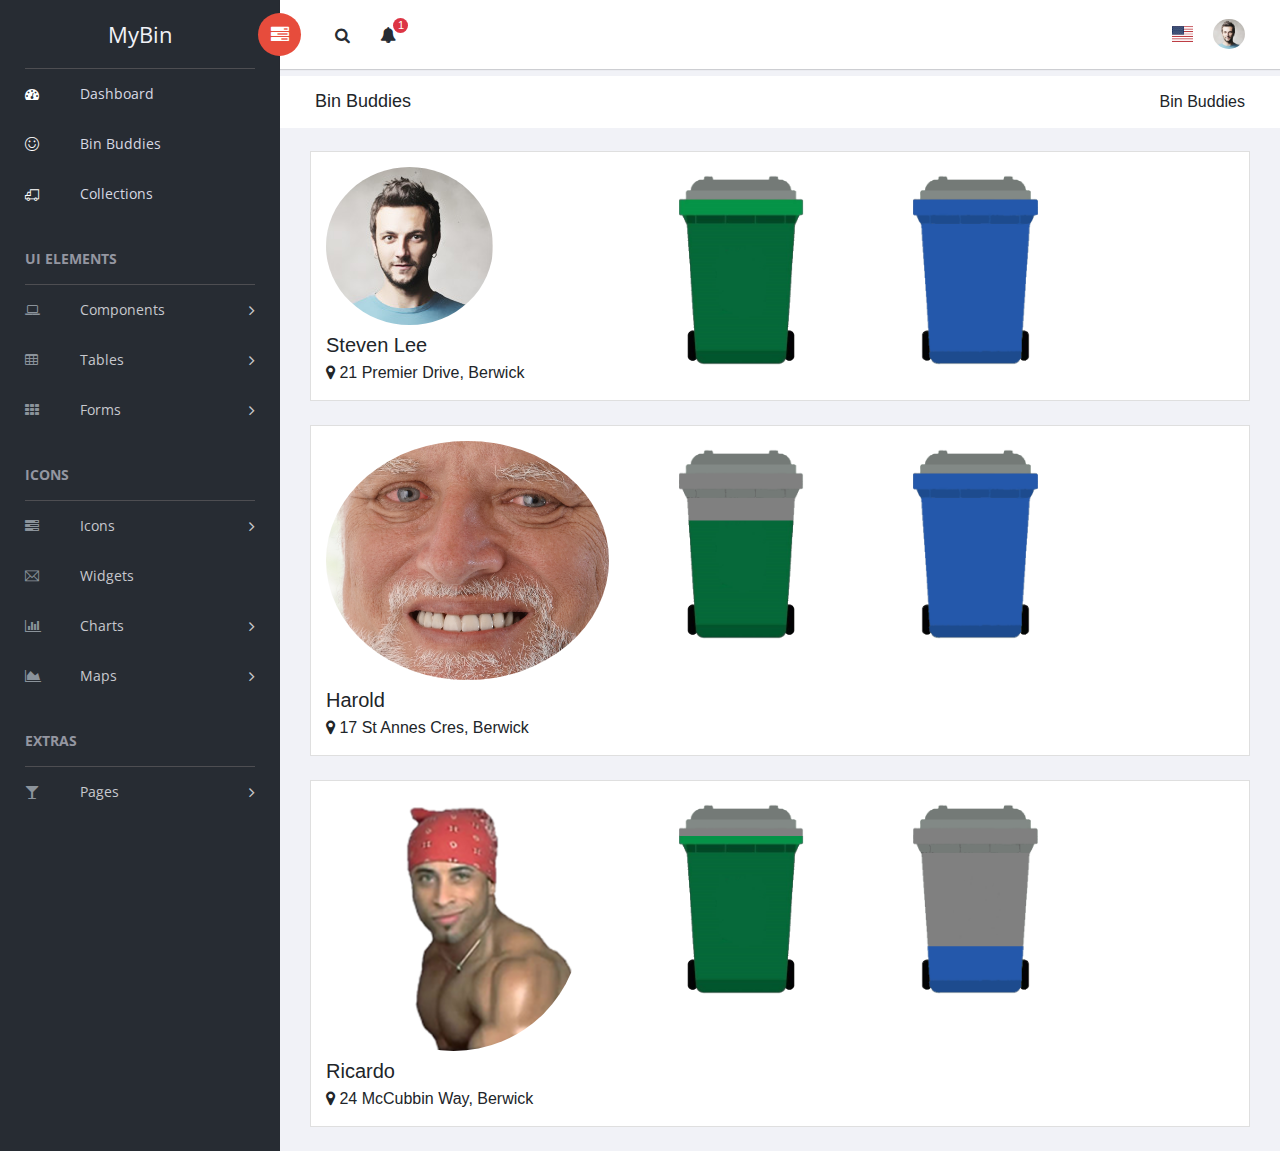
==== commit 2de26920: "done collections and bin buddies" ====
--- a/sufee-admin-dashboard-master/binbuddies.html
+++ b/sufee-admin-dashboard-master/binbuddies.html
@@ -10,11 +10,10 @@
     <meta charset="utf-8">
     <meta http-equiv="X-UA-Compatible" content="IE=edge">
     <title>Sufee Admin - HTML5 Admin Template</title>
-    <meta name="description" content="Sufee Admin - HTML5 Admin Template">
+    <meta name="description" content="myBin">
     <meta name="viewport" content="width=device-width, initial-scale=1">
 
     <link rel="apple-touch-icon" href="apple-icon.png">
-    <link rel="shortcut icon" href="favicon.ico">
 
     <link rel="stylesheet" href="vendors/bootstrap/dist/css/bootstrap.min.css">
     <link rel="stylesheet" href="vendors/font-awesome/css/font-awesome.min.css">
@@ -44,8 +43,8 @@
                 <button class="navbar-toggler" type="button" data-toggle="collapse" data-target="#main-menu" aria-controls="main-menu" aria-expanded="false" aria-label="Toggle navigation">
                     <i class="fa fa-bars"></i>
                 </button>
-                <a class="navbar-brand" href="./"><img src="images/logo.png" alt="Logo"></a>
-                <a class="navbar-brand hidden" href="./"><img src="images/logo2.png" alt="Logo"></a>
+                <a class="navbar-brand" href="./">myBin</a>
+                <a class="navbar-brand hidden" href="./">mB</a>
             </div>
 
             <div id="main-menu" class="main-menu collapse navbar-collapse">
@@ -155,68 +154,25 @@
                         <div class="dropdown for-notification">
                             <button class="btn btn-secondary dropdown-toggle" type="button" id="notification" data-toggle="dropdown" aria-haspopup="true" aria-expanded="false">
                                 <i class="fa fa-bell"></i>
-                                <span class="count bg-danger">5</span>
+                                <span class="count bg-danger">3</span>
                             </button>
                             <div class="dropdown-menu" aria-labelledby="notification">
-                                <p class="red">You have 3 Notification</p>
-                                <a class="dropdown-item media bg-flat-color-1" href="#">
+                                <a class="dropdown-item media" href="#">
                                 <i class="fa fa-check"></i>
-                                <p>Server #1 overloaded.</p>
+                                <p>Your bin has been collected!</p>
                             </a>
-                                <a class="dropdown-item media bg-flat-color-4" href="#">
+                                <a class="dropdown-item media" href="#">
                                 <i class="fa fa-info"></i>
-                                <p>Server #2 overloaded.</p>
+                                <p>John Doe wants to share bins with you</p>
                             </a>
-                                <a class="dropdown-item media bg-flat-color-5" href="#">
+                                <a class="dropdown-item media" href="#">
                                 <i class="fa fa-warning"></i>
-                                <p>Server #3 overloaded.</p>
+                                <p>You have 3 new bin buddy requests</p>
                             </a>
                             </div>
                         </div>
 
-                        <div class="dropdown for-message">
-                            <button class="btn btn-secondary dropdown-toggle" type="button"
-                                id="message"
-                                data-toggle="dropdown" aria-haspopup="true" aria-expanded="false">
-                                <i class="ti-email"></i>
-                                <span class="count bg-primary">9</span>
-                            </button>
-                            <div class="dropdown-menu" aria-labelledby="message">
-                                <p class="red">You have 4 Mails</p>
-                                <a class="dropdown-item media bg-flat-color-1" href="#">
-                                <span class="photo media-left"><img alt="avatar" src="images/avatar/1.jpg"></span>
-                                <span class="message media-body">
-                                    <span class="name float-left">Jonathan Smith</span>
-                                    <span class="time float-right">Just now</span>
-                                        <p>Hello, this is an example msg</p>
-                                </span>
-                            </a>
-                                <a class="dropdown-item media bg-flat-color-4" href="#">
-                                <span class="photo media-left"><img alt="avatar" src="images/avatar/2.jpg"></span>
-                                <span class="message media-body">
-                                    <span class="name float-left">Jack Sanders</span>
-                                    <span class="time float-right">5 minutes ago</span>
-                                        <p>Lorem ipsum dolor sit amet, consectetur</p>
-                                </span>
-                            </a>
-                                <a class="dropdown-item media bg-flat-color-5" href="#">
-                                <span class="photo media-left"><img alt="avatar" src="images/avatar/3.jpg"></span>
-                                <span class="message media-body">
-                                    <span class="name float-left">Cheryl Wheeler</span>
-                                    <span class="time float-right">10 minutes ago</span>
-                                        <p>Hello, this is an example msg</p>
-                                </span>
-                            </a>
-                                <a class="dropdown-item media bg-flat-color-3" href="#">
-                                <span class="photo media-left"><img alt="avatar" src="images/avatar/4.jpg"></span>
-                                <span class="message media-body">
-                                    <span class="name float-left">Rachel Santos</span>
-                                    <span class="time float-right">15 minutes ago</span>
-                                        <p>Lorem ipsum dolor sit amet, consectetur</p>
-                                </span>
-                            </a>
-                            </div>
-                        </div>
+
                     </div>
                 </div>
 
@@ -267,7 +223,7 @@
             <div class="col-sm-4">
                 <div class="page-header float-left">
                     <div class="page-title">
-                        <h1>Dashboard</h1>
+                        <h1>Bin Buddies</h1>
                     </div>
                 </div>
             </div>
@@ -275,7 +231,7 @@
                 <div class="page-header float-right">
                     <div class="page-title">
                         <ol class="breadcrumb text-right">
-                            <li class="active">Dashboard</li>
+                            <li class="active">Bin Buddies</li>
                         </ol>
                     </div>
                 </div>
@@ -283,93 +239,101 @@
         </div>
 
         <div class="content mt-3">
-
-            <div class="col-xl-6 bin-wrapper">
-                <div class="bin-elements">
-                    <img class="bin-image" src="assets/mb-assets/bin-transparent.png"/>
-                    <div class="overlay-parent" id="image-overlay1">
-                        <img class="bin-image-overlay" src="assets/mb-assets/bin-green.png"/>
-                    </div>
-                        <h1 class="bin-elements bin-text" id="bin-text1"></h1>
-                    </div>
-
+            <div class="animated fadeIn">
+            <div class="col-lg-12">
+                <div class="card">
+                    <div class="stat-widget-one">
+                        <div class="card-body col-lg-4">
+                            <img class="rounded-circle d-block" src="images/admin.jpg" alt="Card image cap"/>
+                            <h5 class=" mt-2 mb-1">Steven Lee</h5>
+                            <div class="location "><i class="fa fa-map-marker"></i> 21 Premier Drive, Berwick</div>
+                        </div>
+                        <span class="col-lg-2" style="display:block"> </span>
+                        <div class="card-body col-lg-3">
+                            <div class="bin-elements">
+                                <img class="bin-image" src="assets/mb-assets/bin-transparent.png" style="opacity:0; z-index:-2;"/>
+                                <img class="bin-image image-parent" src="assets/mb-assets/bin-transparent.png" style="position:absolute; z-index:0;"/>
+                                 <div class="overlay-parent" id="image-overlay1">
+                                    <img class="bin-image-overlay" src="assets/mb-assets/bin-green.png"/>
+                                </div>
+                            </div>
+                        </div>
+                        <div class="card-body col-lg-3">
+                            <div class="bin-elements">
+                                <img class="bin-image" src="assets/mb-assets/bin-transparent.png" style="opacity:0; z-index:-2;"/>
+                                <img class="bin-image image-parent" src="assets/mb-assets/bin-transparent.png" style="position:absolute; z-index:0;"/>
+                                <div class="overlay-parent" id="image-overlay2">
+                                    <img class="bin-image-overlay" src="assets/mb-assets/bin-blue.png"/>
+                                </div>
+                           </div>
+                        </div>
+                    </div>
+                </div>
                 <!-- /# card -->
-            </div>
-            <div class="col-xl-6 bin-wrapper">
-                <div class="bin-elements">
-                    <img class="bin-image" src="assets/mb-assets/bin-transparent.png"/>
-                    <div class="overlay-parent" id="image-overlay2">
-                        <img class="bin-image-overlay" src="assets/mb-assets/bin-blue.png"/>
-                    </div>
-                    <h1 class="bin-elements bin-text" id="bin-text2"></h1>
-                </div>
-            </div>
-                <!--/.col-->
-            <div class="col-6 col-lg-3">
+                </div>
+
+                <div class="col-lg-12">
                 <div class="card">
-                    <div class="card-body">
-                        <div class="clearfix">
-                            <i class="fa fa-laptop bg-info p-3 font-2xl mr-3 float-left text-light"></i>
-                            <div class="h5 text-secondary mb-0 mt-1">3 : 1</div>
-                            <div class="text-muted text-uppercase font-weight-bold font-xs small">Recycling Ratio</div>
-                        </div>
-                        <div class="b-b-1 pt-3"></div>
-                        <hr>
-                        <div class="more-info pt-2" style="margin-bottom:-10px;">
-                            <a class="font-weight-bold font-xs btn-block text-muted small" href="#">View More <i class="fa fa-angle-right float-right font-lg"></i></a>
-                        </div>
-                    </div>
-                </div>
-            </div>
-            <!--/.col-->
-            <div class="col-6 col-lg-3">
+                    <div class="stat-widget-one">
+                        <div class="card-body col-lg-4">
+                            <img class="rounded-circle d-block" src="assets/mb-assets/harold.png" alt="Card image cap"/>
+                            <h5 class=" mt-2 mb-1">Harold</h5>
+                            <div class="location "><i class="fa fa-map-marker"></i> 17 St Annes Cres, Berwick</div>
+                        </div>
+                        <span class="col-lg-2" style="display:block"> </span>
+                        <div class="card-body col-lg-3">
+                            <div class="bin-elements">
+                                <img class="bin-image" src="assets/mb-assets/bin-transparent.png" style="opacity:0; z-index:-2;"/>
+                                <img class="bin-image image-parent" src="assets/mb-assets/bin-transparent.png" style="position:absolute; z-index:0;"/>
+                                 <div class="overlay-parent" style="clip-path: inset(40% 0% 0% 0%)">
+                                    <img class="bin-image-overlay" src="assets/mb-assets/bin-green.png"/>
+                                </div>
+                            </div>
+                        </div>
+                        <div class="card-body col-lg-3">
+                            <div class="bin-elements">
+                                <img class="bin-image" src="assets/mb-assets/bin-transparent.png" style="opacity:0; z-index:-2;"/>
+                                <img class="bin-image image-parent" src="assets/mb-assets/bin-transparent.png" style="position:absolute; z-index:0;"/>
+                                <div class="overlay-parent" style="clip-path: inset(20% 0% 0% 0%)">
+                                    <img class="bin-image-overlay" src="assets/mb-assets/bin-blue.png"/>
+                                </div>
+                           </div>
+                        </div>
+                    </div>
+                <!-- /# card -->
+                </div>
+                </div>
+
+                <div class="col-lg-12">
                 <div class="card">
-                    <div class="card-body">
-                        <div class="clearfix">
-                            <i class="fa fa-moon-o bg-warning p-3 font-2xl mr-3 float-left text-light"></i>
-                            <div class="h5 text-secondary mb-0 mt-1">16000</div>
-                            <div class="text-muted text-uppercase font-weight-bold font-xs small">Bin Buddies</div>
-                        </div>
-                        <div class="b-b-1 pt-3"></div>
-                        <hr>
-                        <div class="more-info pt-2" style="margin-bottom:-10px;">
-                            <a class="font-weight-bold font-xs btn-block text-muted small" href="#">View More <i class="fa fa-angle-right float-right font-lg"></i></a>
-                        </div>
-                    </div>
-                </div>
-            </div>
-            <!--/.col-->
-            <div class="col-6 col-lg-3">
-                <div class="card">
-                    <div class="card-body">
-                        <div class="clearfix">
-                            <i class="fa fa-bell bg-danger p-3 font-2xl mr-3 float-left text-light"></i>
-                            <div class="h5 text-secondary mb-0 mt-1">over 9000</div>
-                            <div class="text-muted text-uppercase font-weight-bold font-xs small">Recycling Points</div>
-                        </div>
-                        <div class="b-b-1 pt-3"></div>
-                        <hr>
-                        <div class="more-info pt-2" style="margin-bottom:-10px;">
-                            <a class="font-weight-bold font-xs btn-block text-muted small" href="#">View More <i class="fa fa-angle-right float-right font-lg"></i></a>
-                        </div>
-                    </div>
-                </div>
-            </div>
-
-            <div class="col-6 col-lg-3">
-                <div class="card">
-                    <div class="card-body">
-                        <div class="clearfix">
-                            <i class="fa fa-bell bg-danger p-3 font-2xl mr-3 float-left text-light"></i>
-                            <div class="h5 text-secondary mb-0 mt-1">2/09/3019</div>
-                            <div class="text-muted text-uppercase font-weight-bold font-xs small">Next Collection</div>
-                        </div>
-                        <div class="b-b-1 pt-3"></div>
-                        <hr>
-                        <div class="more-info pt-2" style="margin-bottom:-10px;">
-                            <a class="font-weight-bold font-xs btn-block text-muted small" href="#">View More <i class="fa fa-angle-right float-right font-lg"></i></a>
-                        </div>
-                    </div>
+                    <div class="stat-widget-one">
+                        <div class="card-body col-lg-4">
+                            <img class="rounded-circle d-block" src="assets/mb-assets/ricardo.png" alt="Card image cap"/>
+                            <h5 class=" mt-2 mb-1">Ricardo</h5>
+                            <div class="location "><i class="fa fa-map-marker"></i> 24 McCubbin Way, Berwick</div>
+                        </div>
+                        <span class="col-lg-2" style="display:block"> </span>
+                        <div class="card-body col-lg-3">
+                            <div class="bin-elements">
+                                <img class="bin-image" src="assets/mb-assets/bin-transparent.png" style="opacity:0; z-index:-2;"/>
+                                <img class="bin-image image-parent" src="assets/mb-assets/bin-transparent.png" style="position:absolute; z-index:0;"/>
+                                 <div class="overlay-parent" style="clip-path: inset(23% 0% 0% 0%)">
+                                    <img class="bin-image-overlay" src="assets/mb-assets/bin-green.png"/>
+                                </div>
+                            </div>
+                        </div>
+                        <div class="card-body col-lg-3">
+                            <div class="bin-elements">
+                                <img class="bin-image" src="assets/mb-assets/bin-transparent.png" style="opacity:0; z-index:-2;"/>
+                                <img class="bin-image image-parent" src="assets/mb-assets/bin-transparent.png" style="position:absolute; z-index:0;"/>
+                                <div class="overlay-parent" style="clip-path: inset(70% 0% 0% 0%)">
+                                    <img class="bin-image-overlay" src="assets/mb-assets/bin-blue.png"/>
+                                </div>
+                           </div>
+                        </div>
+                    </div>
+                </div>
+                <!-- /# card -->
                 </div>
             </div>
     <!--/.col-->
--- a/sufee-admin-dashboard-master/assets/css/mybin.css
+++ b/sufee-admin-dashboard-master/assets/css/mybin.css
@@ -46,3 +46,14 @@
     clip-path: inset(20% 0% 0% 0%)
 
 }
+
+.image-parent {
+    position: absolute;
+    left: 0;
+    right: 0;
+    top: 0;
+    margin-left: auto;
+    margin-right: auto;
+    overflow: hidden;
+
+}
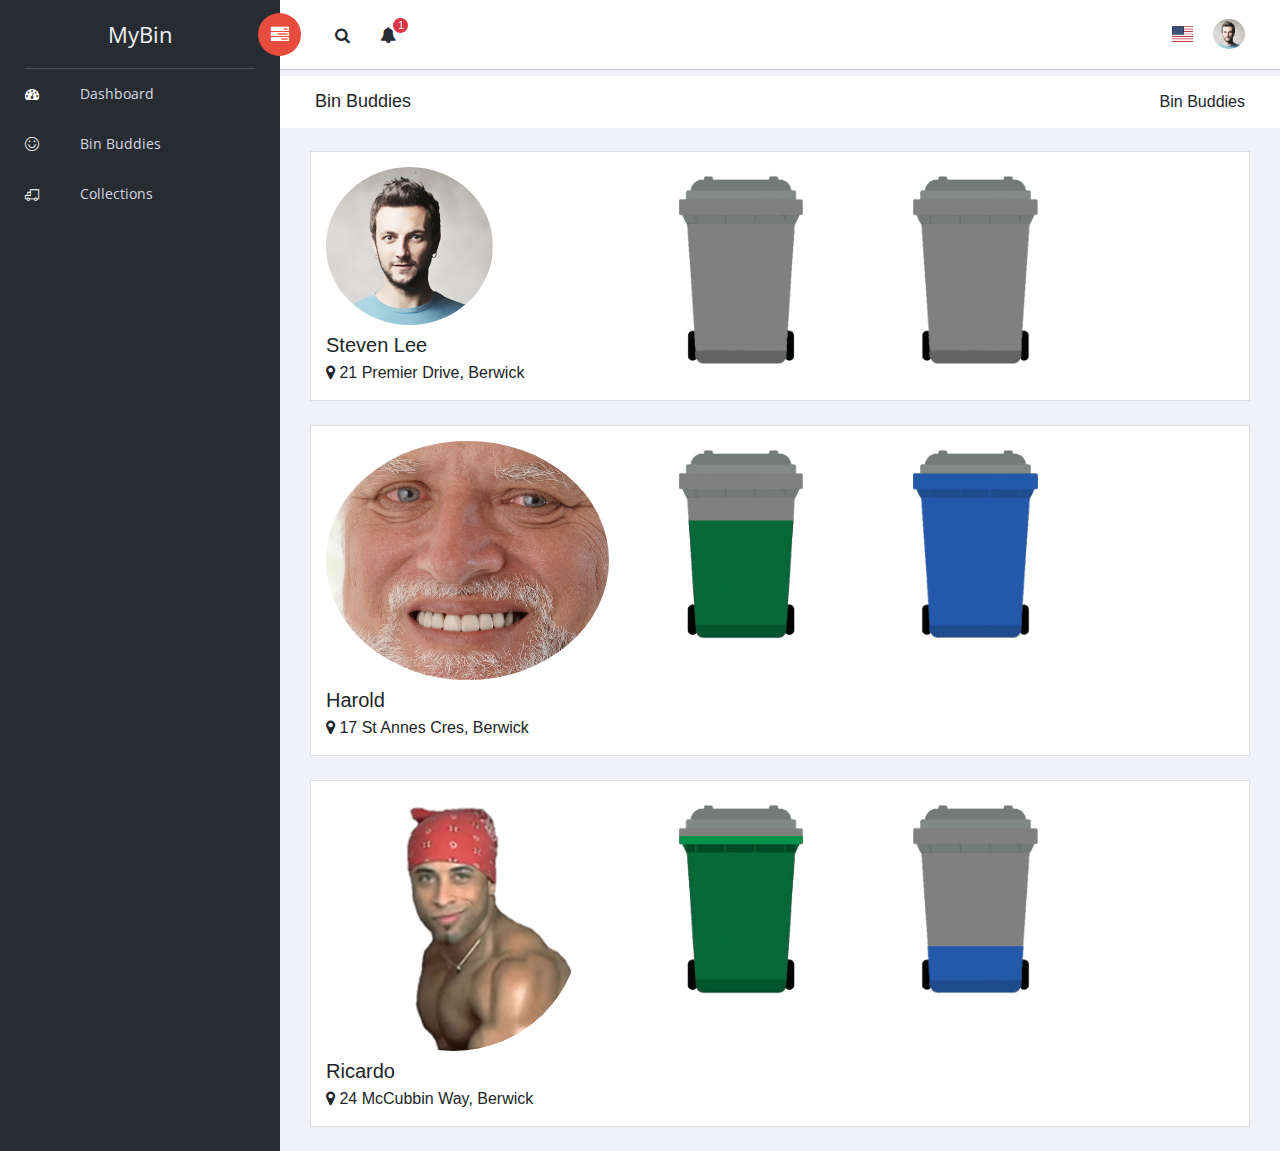
==== commit bda42b5a: "yeeted the template stuff" ====
--- a/sufee-admin-dashboard-master/binbuddies.html
+++ b/sufee-admin-dashboard-master/binbuddies.html
@@ -54,75 +54,6 @@
                         <a href="binbuddies.html"> <i class="menu-icon ti-face-smile"></i>Bin Buddies </a>
                         <a href="collections.html"> <i class="menu-icon ti-truck"></i>Collections </a>
 
-                    </li>
-                    <h3 class="menu-title">UI elements</h3><!-- /.menu-title -->
-                    <li class="menu-item-has-children dropdown">
-                        <a href="#" class="dropdown-toggle" data-toggle="dropdown" aria-haspopup="true" aria-expanded="false"> <i class="menu-icon fa fa-laptop"></i>Components</a>
-                        <ul class="sub-menu children dropdown-menu">
-                            <li><i class="fa fa-puzzle-piece"></i><a href="ui-buttons.html">Buttons</a></li>
-                            <li><i class="fa fa-id-badge"></i><a href="ui-badges.html">Badges</a></li>
-                            <li><i class="fa fa-bars"></i><a href="ui-tabs.html">Tabs</a></li>
-                            <li><i class="fa fa-share-square-o"></i><a href="ui-social-buttons.html">Social Buttons</a></li>
-                            <li><i class="fa fa-id-card-o"></i><a href="ui-cards.html">Cards</a></li>
-                            <li><i class="fa fa-exclamation-triangle"></i><a href="ui-alerts.html">Alerts</a></li>
-                            <li><i class="fa fa-spinner"></i><a href="ui-progressbar.html">Progress Bars</a></li>
-                            <li><i class="fa fa-fire"></i><a href="ui-modals.html">Modals</a></li>
-                            <li><i class="fa fa-book"></i><a href="ui-switches.html">Switches</a></li>
-                            <li><i class="fa fa-th"></i><a href="ui-grids.html">Grids</a></li>
-                            <li><i class="fa fa-file-word-o"></i><a href="ui-typgraphy.html">Typography</a></li>
-                        </ul>
-                    </li>
-                    <li class="menu-item-has-children dropdown">
-                        <a href="#" class="dropdown-toggle" data-toggle="dropdown" aria-haspopup="true" aria-expanded="false"> <i class="menu-icon fa fa-table"></i>Tables</a>
-                        <ul class="sub-menu children dropdown-menu">
-                            <li><i class="fa fa-table"></i><a href="tables-basic.html">Basic Table</a></li>
-                            <li><i class="fa fa-table"></i><a href="tables-data.html">Data Table</a></li>
-                        </ul>
-                    </li>
-                    <li class="menu-item-has-children dropdown">
-                        <a href="#" class="dropdown-toggle" data-toggle="dropdown" aria-haspopup="true" aria-expanded="false"> <i class="menu-icon fa fa-th"></i>Forms</a>
-                        <ul class="sub-menu children dropdown-menu">
-                            <li><i class="menu-icon fa fa-th"></i><a href="forms-basic.html">Basic Form</a></li>
-                            <li><i class="menu-icon fa fa-th"></i><a href="forms-advanced.html">Advanced Form</a></li>
-                        </ul>
-                    </li>
-
-                    <h3 class="menu-title">Icons</h3><!-- /.menu-title -->
-
-                    <li class="menu-item-has-children dropdown">
-                        <a href="#" class="dropdown-toggle" data-toggle="dropdown" aria-haspopup="true" aria-expanded="false"> <i class="menu-icon fa fa-tasks"></i>Icons</a>
-                        <ul class="sub-menu children dropdown-menu">
-                            <li><i class="menu-icon fa fa-fort-awesome"></i><a href="font-fontawesome.html">Font Awesome</a></li>
-                            <li><i class="menu-icon ti-themify-logo"></i><a href="font-themify.html">Themefy Icons</a></li>
-                        </ul>
-                    </li>
-                    <li>
-                        <a href="widgets.html"> <i class="menu-icon ti-email"></i>Widgets </a>
-                    </li>
-                    <li class="menu-item-has-children dropdown">
-                        <a href="#" class="dropdown-toggle" data-toggle="dropdown" aria-haspopup="true" aria-expanded="false"> <i class="menu-icon fa fa-bar-chart"></i>Charts</a>
-                        <ul class="sub-menu children dropdown-menu">
-                            <li><i class="menu-icon fa fa-line-chart"></i><a href="charts-chartjs.html">Chart JS</a></li>
-                            <li><i class="menu-icon fa fa-area-chart"></i><a href="charts-flot.html">Flot Chart</a></li>
-                            <li><i class="menu-icon fa fa-pie-chart"></i><a href="charts-peity.html">Peity Chart</a></li>
-                        </ul>
-                    </li>
-
-                    <li class="menu-item-has-children dropdown">
-                        <a href="#" class="dropdown-toggle" data-toggle="dropdown" aria-haspopup="true" aria-expanded="false"> <i class="menu-icon fa fa-area-chart"></i>Maps</a>
-                        <ul class="sub-menu children dropdown-menu">
-                            <li><i class="menu-icon fa fa-map-o"></i><a href="maps-gmap.html">Google Maps</a></li>
-                            <li><i class="menu-icon fa fa-street-view"></i><a href="maps-vector.html">Vector Maps</a></li>
-                        </ul>
-                    </li>
-                    <h3 class="menu-title">Extras</h3><!-- /.menu-title -->
-                    <li class="menu-item-has-children dropdown">
-                        <a href="#" class="dropdown-toggle" data-toggle="dropdown" aria-haspopup="true" aria-expanded="false"> <i class="menu-icon fa fa-glass"></i>Pages</a>
-                        <ul class="sub-menu children dropdown-menu">
-                            <li><i class="menu-icon fa fa-sign-in"></i><a href="page-login.html">Login</a></li>
-                            <li><i class="menu-icon fa fa-sign-in"></i><a href="page-register.html">Register</a></li>
-                            <li><i class="menu-icon fa fa-paper-plane"></i><a href="pages-forget.html">Forget Pass</a></li>
-                        </ul>
                     </li>
                 </ul>
             </div><!-- /.navbar-collapse -->
--- a/sufee-admin-dashboard-master/assets/css/mybin.css
+++ b/sufee-admin-dashboard-master/assets/css/mybin.css
@@ -42,8 +42,9 @@
     top: 0;
     margin-left: auto;
     margin-right: auto;
+    margin-top: 0;
     overflow: hidden;
-    clip-path: inset(20% 0% 0% 0%)
+    clip-path: inset(100% 0% 0% 0%)
 
 }
 
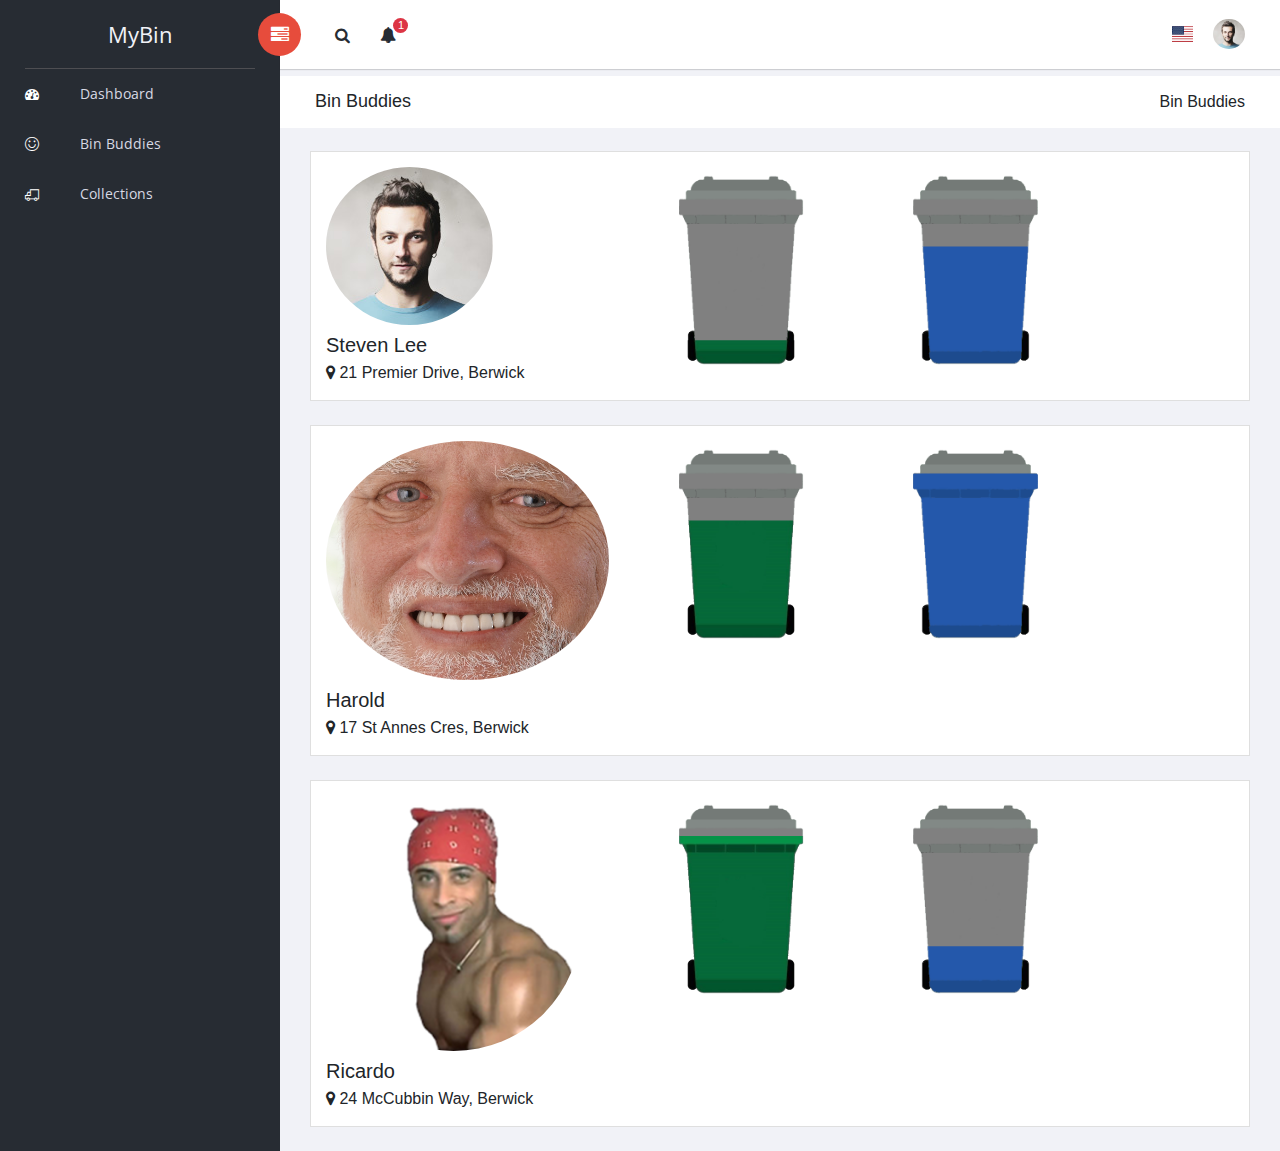
==== commit 8d30d699: "fix" ====
--- a/sufee-admin-dashboard-master/binbuddies.html
+++ b/sufee-admin-dashboard-master/binbuddies.html
@@ -9,7 +9,7 @@
 <head>
     <meta charset="utf-8">
     <meta http-equiv="X-UA-Compatible" content="IE=edge">
-    <title>Sufee Admin - HTML5 Admin Template</title>
+    <title>myBin</title>
     <meta name="description" content="myBin">
     <meta name="viewport" content="width=device-width, initial-scale=1">
 
@@ -184,7 +184,7 @@
                             <div class="bin-elements">
                                 <img class="bin-image" src="assets/mb-assets/bin-transparent.png" style="opacity:0; z-index:-2;"/>
                                 <img class="bin-image image-parent" src="assets/mb-assets/bin-transparent.png" style="position:absolute; z-index:0;"/>
-                                 <div class="overlay-parent" id="image-overlay1">
+                                 <div class="overlay-parent" style="clip-path: inset(80% 0% 0% 0%)">
                                     <img class="bin-image-overlay" src="assets/mb-assets/bin-green.png"/>
                                 </div>
                             </div>
@@ -193,7 +193,7 @@
                             <div class="bin-elements">
                                 <img class="bin-image" src="assets/mb-assets/bin-transparent.png" style="opacity:0; z-index:-2;"/>
                                 <img class="bin-image image-parent" src="assets/mb-assets/bin-transparent.png" style="position:absolute; z-index:0;"/>
-                                <div class="overlay-parent" id="image-overlay2">
+                                <div class="overlay-parent" style="clip-path: inset(40% 0% 0% 0%)">
                                     <img class="bin-image-overlay" src="assets/mb-assets/bin-blue.png"/>
                                 </div>
                            </div>
